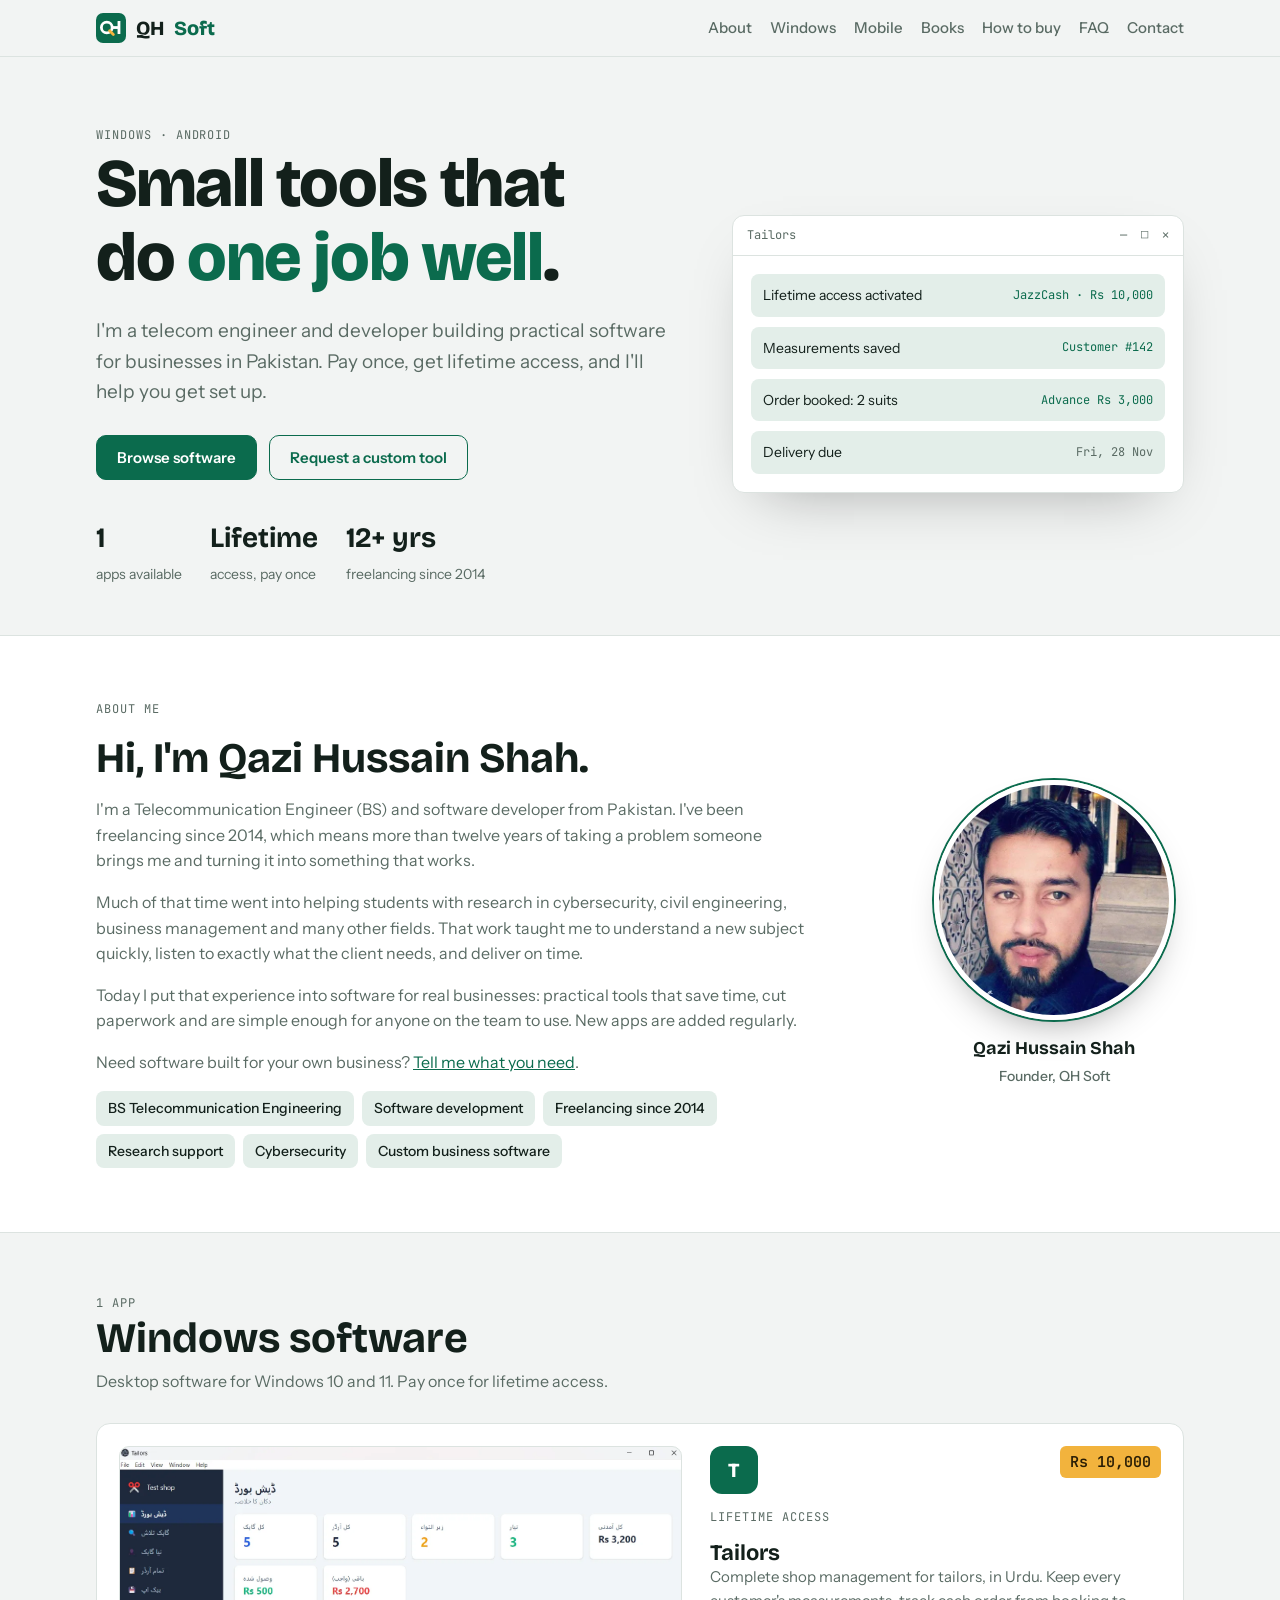
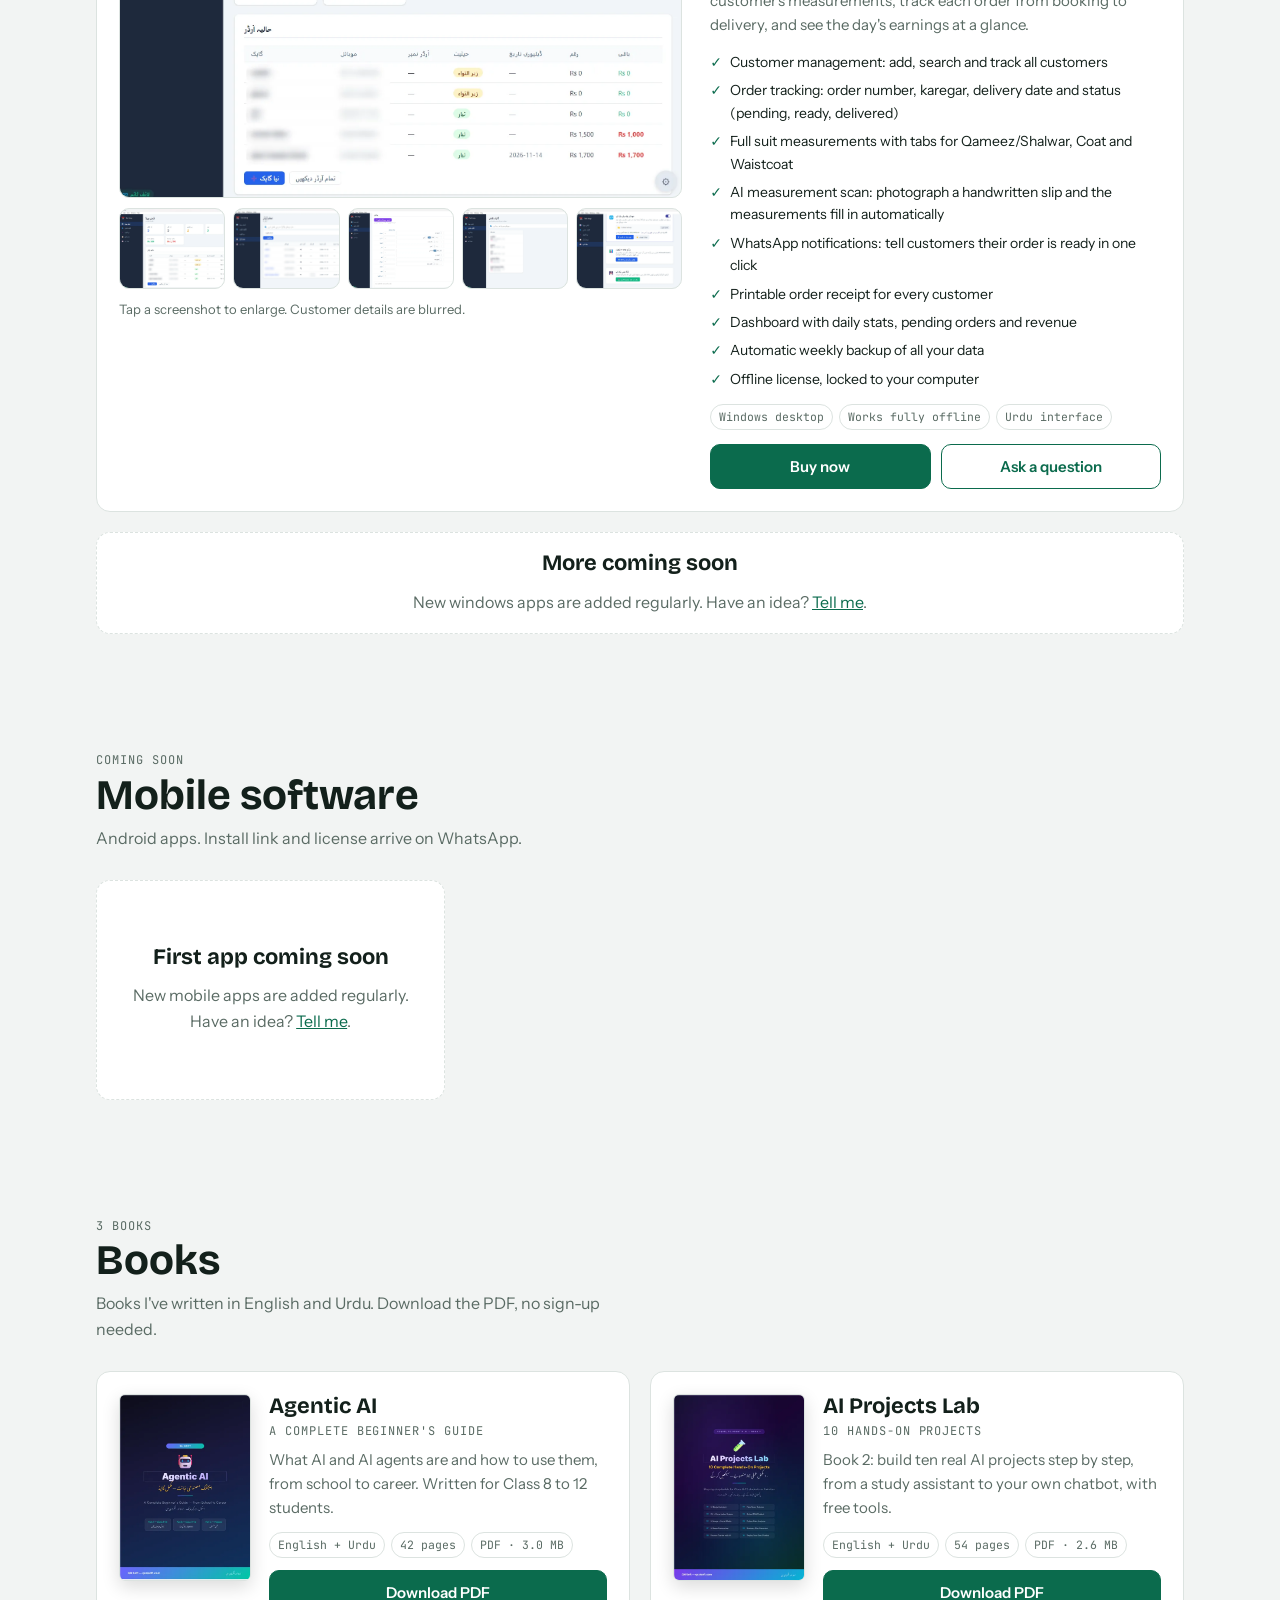
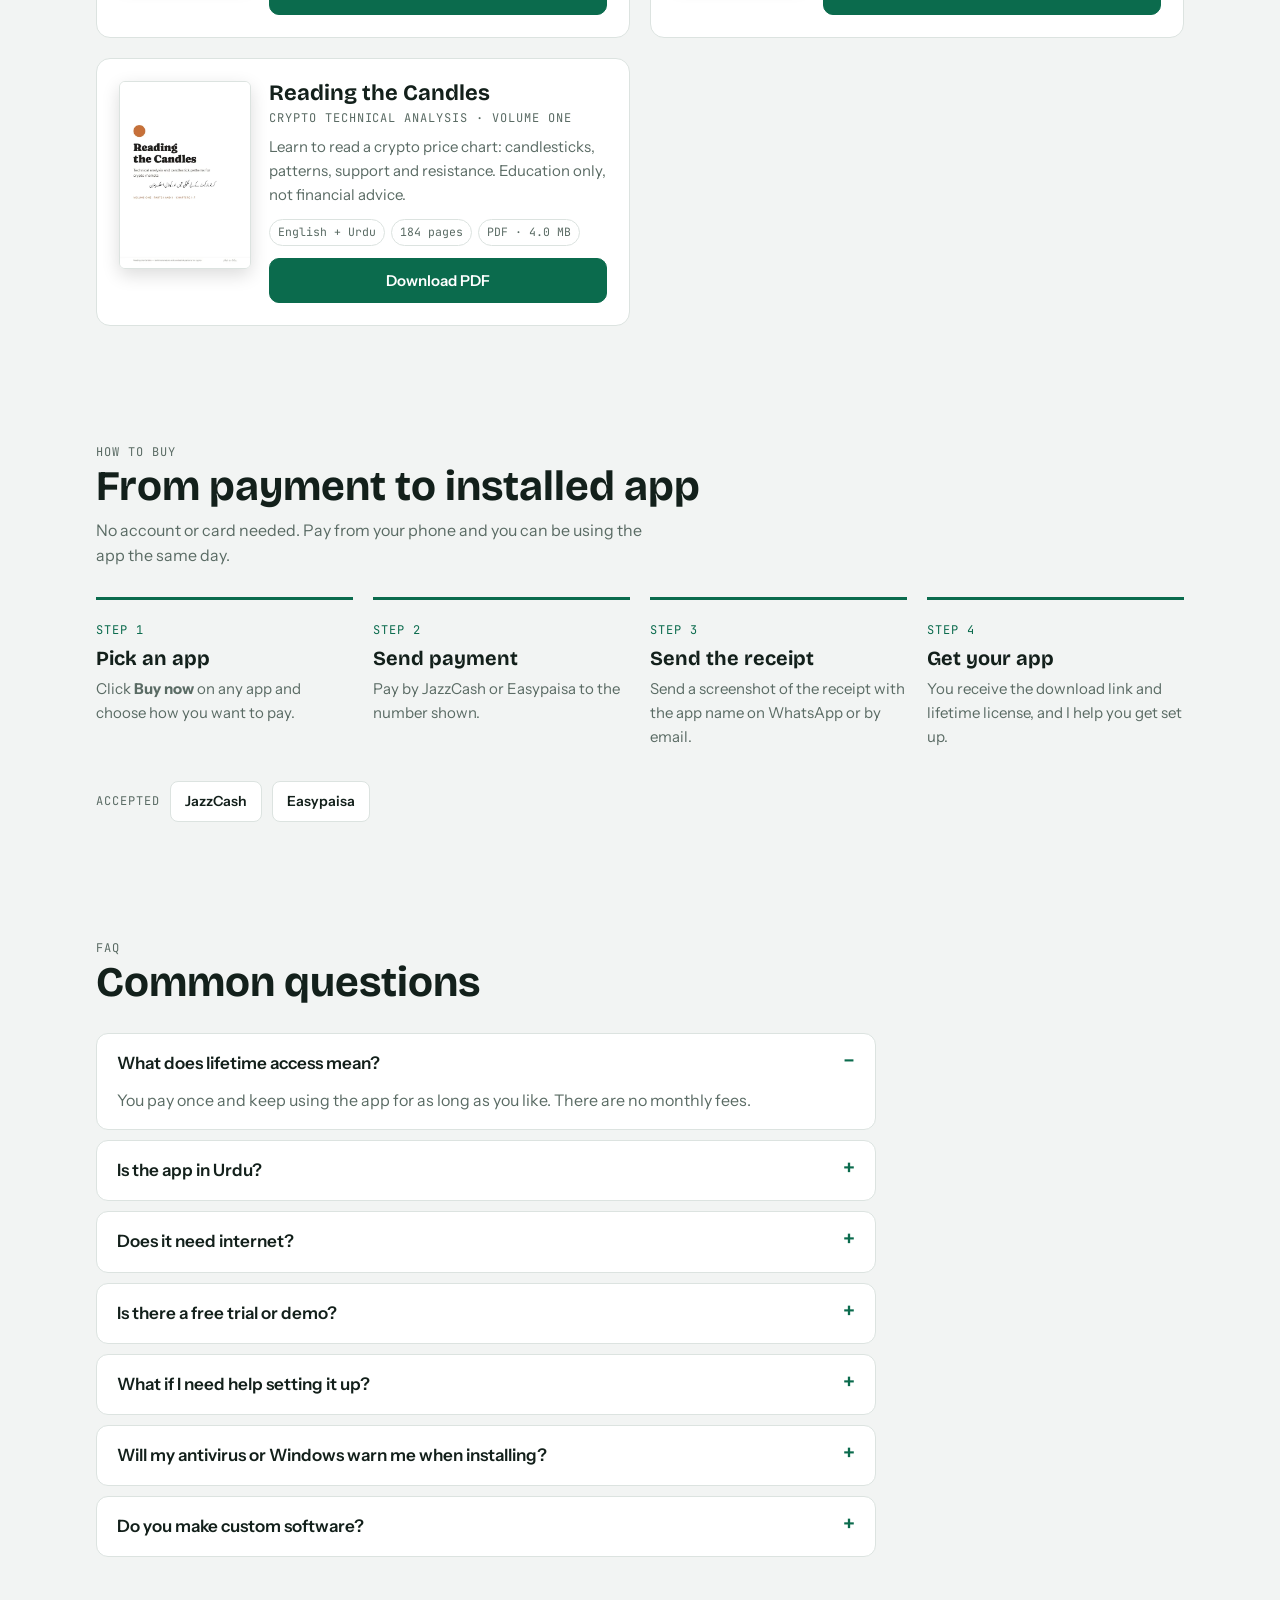
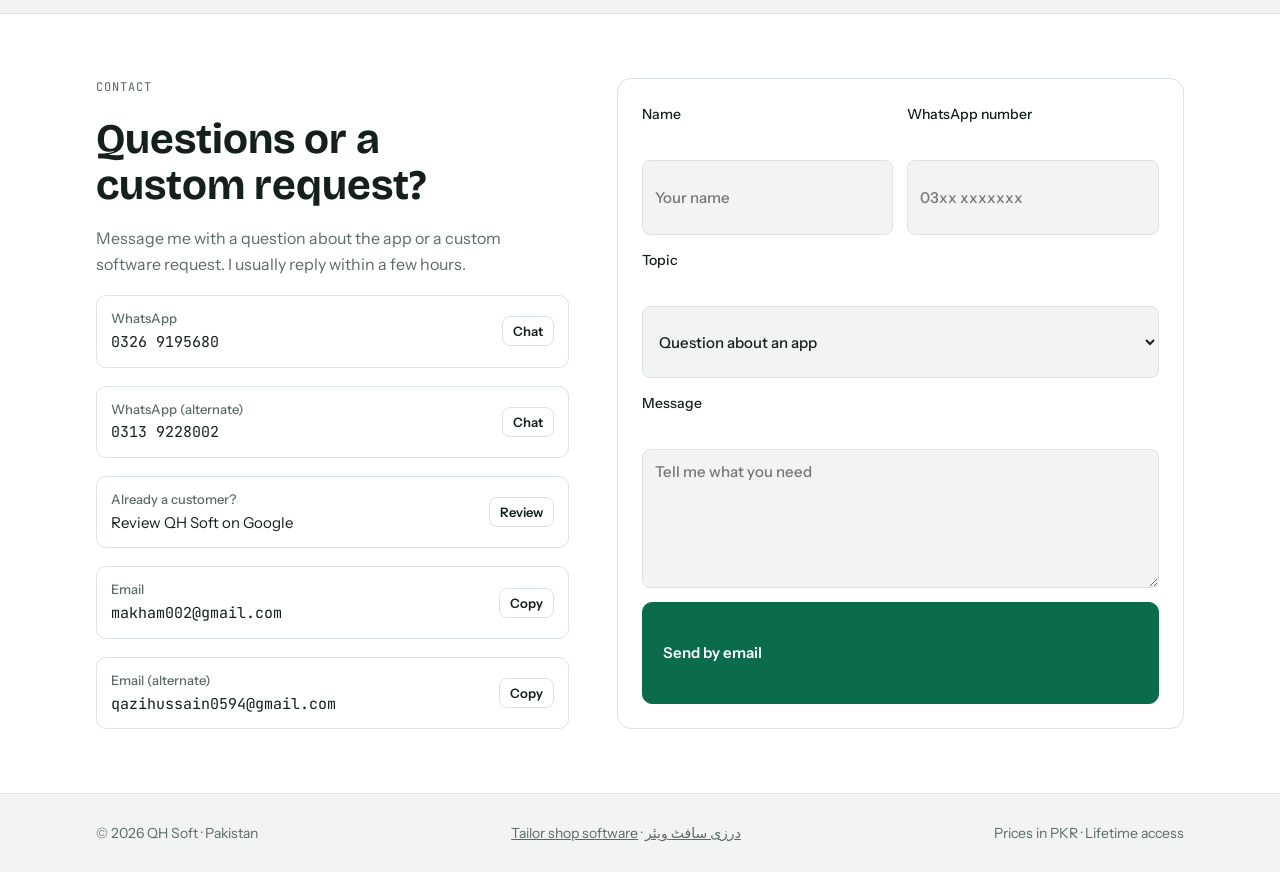
==== index.html @ 1b0305c2 "Add Review us on Google link to homepage and tailor pages Co-Authored-By: Claude Opus 5.5 <noreply@a" ====
<!doctype html>
<html lang="en">
<head>
<meta charset="utf-8">
<meta name="viewport" content="width=device-width, initial-scale=1, viewport-fit=cover">
<title>QH Soft | Software and Books by Qazi Hussain</title>
<meta name="description" content="QH Soft by Qazi Hussain Shah: practical software for businesses in Pakistan, including the Tailors shop management app in Urdu, plus books in English and Urdu on AI and crypto trading.">
<link rel="canonical" href="https://qazisoft.com/">
<meta name="theme-color" content="#0B6B4D">
<meta property="og:site_name" content="QH Soft">
<meta property="og:title" content="QH Soft | Software and Books by Qazi Hussain">
<meta property="og:description" content="Practical software for Pakistani businesses, and books in English and Urdu by Qazi Hussain Shah.">
<meta property="og:type" content="website">
<meta property="og:url" content="https://qazisoft.com/">
<meta property="og:image" content="https://qazisoft.com/img/og-image.png">
<meta property="og:image:width" content="1200">
<meta property="og:image:height" content="630">
<meta property="og:locale" content="en_PK">
<meta name="twitter:card" content="summary_large_image">
<meta name="twitter:image" content="https://qazisoft.com/img/og-image.png">
<link rel="apple-touch-icon" href="/apple-touch-icon.png">
<script type="application/ld+json">[{"@context": "https://schema.org", "@type": "Organization", "name": "QH Soft", "url": "https://qazisoft.com/", "logo": "https://qazisoft.com/apple-touch-icon.png", "founder": {"@type": "Person", "name": "Qazi Hussain Shah"}, "email": "makham002@gmail.com", "telephone": "+923269195680", "areaServed": "PK"}, {"@context": "https://schema.org", "@type": "SoftwareApplication", "name": "Tailors", "operatingSystem": "Windows", "applicationCategory": "BusinessApplication", "description": "Shop management app for tailors in Urdu: customers, orders, suit measurements, AI measurement scan, WhatsApp notifications, receipts and automatic backup. Works offline.", "image": "https://qazisoft.com/img/tailors-dashboard.webp", "inLanguage": "ur", "offers": {"@type": "Offer", "price": "10000", "priceCurrency": "PKR", "availability": "https://schema.org/InStock"}, "publisher": {"@type": "Organization", "name": "QH Soft"}}]</script>
<link rel="icon" href="/favicon.svg?v=12" type="image/svg+xml">
<link rel="preconnect" href="https://fonts.googleapis.com">
<link rel="preconnect" href="https://fonts.gstatic.com" crossorigin>
<link rel="stylesheet" href="https://fonts.googleapis.com/css2?family=Bricolage+Grotesque:opsz,wght@12..96,500;12..96,700;12..96,800&family=Instrument+Sans:wght@400;500;600&family=JetBrains+Mono:wght@400;600&display=swap">
<link rel="stylesheet" href="/styles.css?v=12">
<script src="/app.js?v=12" defer></script>
</head>
<body>
<nav><div class="wrap">
  <a class="brand" href="#top"><img src="/favicon.svg?v=12" width="30" height="30" alt="">QH <span>Soft</span></a>
  <div class="navlinks" id="navlinks">
    <a href="#about">About</a>
    <a href="#how">How to buy</a>
    <a href="#faq">FAQ</a>
    <a href="#contact">Contact</a>
  </div>
</div></nav>

<header class="hero" id="top"><div class="wrap">
  <div>
    <span class="label">Windows · Android</span>
    <h1>Small tools that do <em>one job well</em>.</h1>
    <p class="lead">I'm a telecom engineer and developer building practical software for businesses in Pakistan. Pay once, get lifetime access, and I'll help you get set up.</p>
    <div class="cta">
      <a class="btn" href="#shelves">Browse software</a>
      <a class="btn ghost" href="#contact">Request a custom tool</a>
    </div>
    <div class="facts">
      <div><b class="mono" id="count">0</b><span>apps available</span></div>
      <div><b class="mono">Lifetime</b><span>access, pay once</span></div>
      <div><b class="mono">12+ yrs</b><span>freelancing since 2014</span></div>
    </div>
  </div>
  <div class="win" aria-hidden="true">
    <div class="bar"><span>Tailors</span><span class="ctrls"><span>—</span><span>□</span><span>✕</span></span></div>
    <div class="body">
      <div class="row done"><span>Lifetime access activated</span><span class="mono">JazzCash · Rs 10,000</span></div>
      <div class="row done"><span>Measurements saved</span><span class="mono">Customer #142</span></div>
      <div class="row done"><span>Order booked: 2 suits</span><span class="mono">Advance Rs 3,000</span></div>
      <div class="row"><span>Delivery due</span><span class="mono">Fri, 28 Nov</span></div>
    </div>
  </div>
</div></header>

<section class="about" id="about"><div class="wrap">
  <div class="copy">
    <span class="label">About me</span>
    <h2>Hi, I'm Qazi Hussain Shah.</h2>
    <p>I'm a Telecommunication Engineer (BS) and software developer from Pakistan. I've been freelancing since 2014, which means more than twelve years of taking a problem someone brings me and turning it into something that works.</p>
    <p>Much of that time went into helping students with research in cybersecurity, civil engineering, business management and many other fields. That work taught me to understand a new subject quickly, listen to exactly what the client needs, and deliver on time.</p>
    <p>Today I put that experience into software for real businesses: practical tools that save time, cut paperwork and are simple enough for anyone on the team to use. New apps are added regularly.</p>
    <p>Need software built for your own business? <a href="#contact">Tell me what you need</a>.</p>
    <div class="skills"><span>BS Telecommunication Engineering</span><span>Software development</span><span>Freelancing since 2014</span><span>Research support</span><span>Cybersecurity</span><span>Custom business software</span></div>
  </div>
  <figure class="portrait"><img src="/img/qazi-hussain-shah.webp" width="240" height="240" alt="Qazi Hussain Shah"><figcaption>Qazi Hussain Shah<span>Founder, QH Soft</span></figcaption></figure>
</div></section>

<main id="shelves"></main>



<section class="shelf" id="how"><div class="wrap">
  <div class="shelf-head"><div><span class="label">How to buy</span><h2>From payment to installed app</h2><p>No account or card needed. Pay from your phone and you can be using the app the same day.</p></div></div>
  <div class="steps">
    <div class="step"><span class="label">Step 1</span><h3>Pick an app</h3><p>Click <b>Buy now</b> on any app and choose how you want to pay.</p></div>
    <div class="step"><span class="label">Step 2</span><h3>Send payment</h3><p>Pay by JazzCash or Easypaisa to the number shown.</p></div>
    <div class="step"><span class="label">Step 3</span><h3>Send the receipt</h3><p>Send a screenshot of the receipt with the app name on WhatsApp or by email.</p></div>
    <div class="step"><span class="label">Step 4</span><h3>Get your app</h3><p>You receive the download link and lifetime license, and I help you get set up.</p></div>
  </div>
  <div class="paylogos"><span class="label">Accepted</span><span class="p">JazzCash</span><span class="p">Easypaisa</span></div>
</div></section>

<section class="shelf" id="faq"><div class="wrap">
  <div class="shelf-head"><div><span class="label">FAQ</span><h2>Common questions</h2></div></div>
  <div class="faq">
    <details open><summary>What does lifetime access mean?</summary><p>You pay once and keep using the app for as long as you like. There are no monthly fees.</p></details>
    <details><summary>Is the app in Urdu?</summary><p>Yes. Tailors is fully in Urdu, so you and your staff can use it without any trouble. <a href="/tailor-software/">More about the tailor shop software</a> · <a href="/ur/darzi-software/" lang="ur">اردو میں پڑھیں</a></p></details>
    <details><summary>Does it need internet?</summary><p>No. Tailors works fully offline on your computer, and your data stays with you. Features that connect to outside services, such as the AI measurement scan and WhatsApp messages, may need an internet connection.</p></details>
    <details><summary>Is there a free trial or demo?</summary><p>No. Look through the screenshots above, and message me on WhatsApp with any questions before you buy. After payment you receive the installer and your license.</p></details>
    <details><summary>What if I need help setting it up?</summary><p>Message me after buying and I'll help you install it and get started.</p></details>
    <details><summary>Will my antivirus or Windows warn me when installing?</summary><p>New apps sometimes show a Windows SmartScreen notice. Click <b>More info</b>, then <b>Run anyway</b>. Every installer is scanned before upload.</p></details>
    <details><summary>Do you make custom software?</summary><p>Yes. Use the contact form below and describe what you need. Custom work is quoted separately.</p></details>
  </div>
</div></section>

<section class="contact band-top" id="contact"><div class="wrap">
  <div class="info">
    <span class="label">Contact</span>
    <h2>Questions or a custom request?</h2>
    <p>Message me with a question about the app or a custom software request. I usually reply within a few hours.</p>
    <div class="cline"><div><b>WhatsApp</b><span>0326 9195680</span></div><a class="copy-btn" href="https://wa.me/923269195680" target="_blank" rel="noopener">Chat</a></div>
    <div class="cline"><div><b>WhatsApp (alternate)</b><span>0313 9228002</span></div><a class="copy-btn" href="https://wa.me/923139228002" target="_blank" rel="noopener">Chat</a></div>
    <div class="cline"><div><b>Already a customer?</b><span class="plain">Review QH Soft on Google</span></div><a class="copy-btn" href="https://g.page/r/CXBnrS7RdWSeEBM/review" target="_blank" rel="noopener">Review</a></div>
    <div class="cline"><div><b>Email</b><span>makham002@gmail.com</span></div><button class="copy-btn" type="button" data-copy="makham002@gmail.com">Copy</button></div>
    <div class="cline"><div><b>Email (alternate)</b><span>qazihussain0594@gmail.com</span></div><button class="copy-btn" type="button" data-copy="qazihussain0594@gmail.com">Copy</button></div>
  </div>
  <form id="contact-form">
    <div class="two">
      <label for="c-name">Name<input id="c-name" required placeholder="Your name"></label>
      <label for="c-phone">WhatsApp number<input id="c-phone" placeholder="03xx xxxxxxx"></label>
    </div>
    <label for="c-topic">Topic<select id="c-topic"><option>Question about an app</option><option>Payment or license key</option><option>Custom software request</option><option>Something else</option></select></label>
    <label for="c-msg">Message<textarea id="c-msg" required placeholder="Tell me what you need"></textarea></label>
    <button class="btn" type="submit">Send by email</button>
    <p class="formmsg" id="formmsg" hidden>Your email app should open with the message filled in. If it doesn't, email makham002@gmail.com directly.</p>
  </form>
</div></section>

<footer><div class="wrap"><span>© 2026 QH Soft · Pakistan</span><span><a href="/tailor-software/">Tailor shop software</a> · <a href="/ur/darzi-software/" hreflang="ur" lang="ur">درزی سافٹ ویئر</a></span><span>Prices in PKR · Lifetime access</span></div></footer>

<div class="overlay" id="overlay" hidden>
  <div class="dialog" role="dialog" aria-modal="true" aria-labelledby="dlg-title">
    <div class="head"><div><span class="label" id="dlg-cat"></span><h3 id="dlg-title"></h3></div><button class="x" id="dlg-close" aria-label="Close">×</button></div>
    <div class="price price-start" id="dlg-price"></div>
    <div class="methods" id="methods"></div>
    <div class="payto" id="payto"></div>
    <p class="small-muted">After paying, send the receipt screenshot with the app name on WhatsApp or by email. You then receive the download link and your license.</p>
    <button class="btn btn-center" id="dlg-done" type="button">I've paid, where do I send the receipt?</button>
    <p class="formmsg" id="dlg-msg" hidden></p>
  </div>
</div>
<div class="overlay" id="lightbox" hidden>
  <div class="lb" role="dialog" aria-modal="true" aria-label="Screenshots">
    <div class="lb-top"><span id="lb-cap" class="lb-cap"></span><button class="x" id="lb-close" aria-label="Close">×</button></div>
    <img id="lb-img" src="" alt="">
    <div class="lb-nav"><button class="btn ghost" id="lb-prev" type="button">Previous</button><button class="btn ghost" id="lb-next" type="button">Next</button></div>
  </div>
</div>
</body>
</html>
---- styles.css ----
html,body{margin:0}
img{max-width:100%}
[hidden]{display:none!important}
/* Layout: a single "shelf" page. Hero, then each category as its own shelf of product cards, then trust + support sections. */
:root{
  --bg:#F2F4F3; --surface:#FFFFFF; --ink:#13201B; --muted:#5A6B64; --line:#DCE3E0;
  --accent:#0B6B4D; --accent-ink:#FFFFFF; --tag:#F2B33D; --tag-ink:#2A1E05; --soft:#E3EEE9;
  --warn-bg:#FFF4D6; --warn-ink:#6B4B00;
  --display:"Bricolage Grotesque", "Segoe UI", system-ui, sans-serif;
  --body:"Instrument Sans", "Segoe UI", system-ui, sans-serif;
  --mono:"JetBrains Mono", ui-monospace, Consolas, monospace;
}
@media (prefers-color-scheme: dark){:root:not([data-theme="light"]){
  --bg:#0F1613; --surface:#17211D; --ink:#E6EEEA; --muted:#97A8A1; --line:#26332E;
  --accent:#3FBF8F; --accent-ink:#06130E; --tag:#F2B33D; --tag-ink:#2A1E05; --soft:#1C2B25;
  --warn-bg:#3A2F12; --warn-ink:#F5D98A; color-scheme:dark}}
:root[data-theme="dark"]{
  --bg:#0F1613; --surface:#17211D; --ink:#E6EEEA; --muted:#97A8A1; --line:#26332E;
  --accent:#3FBF8F; --accent-ink:#06130E; --tag:#F2B33D; --tag-ink:#2A1E05; --soft:#1C2B25;
  --warn-bg:#3A2F12; --warn-ink:#F5D98A; color-scheme:dark}
*{box-sizing:border-box}
html{scroll-behavior:smooth}
@media (prefers-reduced-motion: reduce){html{scroll-behavior:auto}*{transition:none!important}}
body{background:var(--bg);color:var(--ink);font-family:var(--body);font-size:16px;line-height:1.6}
.wrap{max-width:1120px;margin:0 auto;padding-left:max(16px, env(safe-area-inset-left, 0px));padding-right:max(16px, env(safe-area-inset-right, 0px))}
h1,h2,h3{font-family:var(--display);line-height:1.1;text-wrap:balance;margin:0}
p{margin:0}
a{color:var(--accent)}
:focus-visible{outline:3px solid var(--tag);outline-offset:2px}
.mono{font-family:var(--mono)}
.label{font-family:var(--mono);font-size:12px;letter-spacing:.08em;text-transform:uppercase;color:var(--muted)}

/* notice */
.notice{background:var(--warn-bg);color:var(--warn-ink);font-size:14px}
.notice .wrap{padding-block:10px}

/* nav */
body::before{content:"";position:fixed;inset:0 0 auto;height:env(safe-area-inset-top, 0px);z-index:10;background:var(--bg)}
nav{position:sticky;top:env(safe-area-inset-top, 0px);z-index:5;background:color-mix(in srgb, var(--bg) 88%, transparent);backdrop-filter:blur(10px);border-bottom:1px solid var(--line)}
nav .wrap{display:flex;align-items:center;justify-content:space-between;gap:16px;padding-block:12px;flex-wrap:wrap}
.brand{font-family:var(--display);font-weight:800;font-size:20px;text-decoration:none;color:var(--ink);display:flex;align-items:center;gap:10px}
.brand img{width:30px;height:30px;display:block}
.brand span{color:var(--accent)}
.navlinks{display:flex;gap:18px;flex-wrap:wrap}
.navlinks a{color:var(--muted);text-decoration:none;font-weight:500;font-size:15px}
.navlinks a:hover{color:var(--ink)}

/* hero */
.hero .wrap{padding-block:64px 48px;display:grid;grid-template-columns:1.3fr 1fr;gap:48px;align-items:center}
.hero h1{font-size:clamp(40px,6vw,68px);font-weight:800;letter-spacing:-.02em}
.hero h1 em{font-style:normal;color:var(--accent)}
.hero p.lead{margin-top:20px;font-size:19px;color:var(--muted);max-width:52ch}
.hero .cta{margin-top:28px;display:flex;gap:12px;flex-wrap:wrap}
.btn{font:600 15px var(--body);border-radius:10px;padding:12px 20px;border:1.5px solid var(--accent);background:var(--accent);color:var(--accent-ink);cursor:pointer;text-decoration:none;display:inline-flex;align-items:center;gap:8px}
.btn.ghost{background:transparent;color:var(--accent)}
.btn:hover{filter:brightness(1.08)}
.facts{display:flex;gap:28px;margin-top:36px;flex-wrap:wrap}
.facts div b{display:block;font-family:var(--display);font-size:28px}
.facts div span{font-size:14px;color:var(--muted)}

/* hero window illustration */
.win{background:var(--surface);border:1px solid var(--line);border-radius:12px;box-shadow:0 24px 60px -30px rgba(0,0,0,.35);overflow:hidden;min-width:0}
.win .bar{display:flex;align-items:center;justify-content:space-between;padding:10px 14px;border-bottom:1px solid var(--line);font-family:var(--mono);font-size:12px;color:var(--muted)}
.win .bar .ctrls{display:flex;gap:14px}
.win .body{padding:18px;display:grid;gap:10px}
.row{display:flex;justify-content:space-between;align-items:center;gap:12px;padding:10px 12px;border-radius:8px;background:var(--soft);font-size:14px}
.row .mono{font-size:12px;color:var(--muted)}
.row.done .mono{color:var(--accent)}

/* shelves */
section{scroll-margin-top:80px}
.shelf .wrap{padding-block:56px}
.shelf-head{display:flex;justify-content:space-between;align-items:end;gap:24px;flex-wrap:wrap;margin-bottom:28px}
.shelf-head h2{font-size:clamp(30px,4vw,42px);font-weight:700}
.shelf-head p{color:var(--muted);max-width:50ch;margin-top:8px}
.grid{display:grid;grid-template-columns:repeat(auto-fill,minmax(300px,1fr));gap:20px}
.card{background:var(--surface);border:1px solid var(--line);border-radius:14px;padding:22px;display:flex;flex-direction:column;gap:14px;min-width:0}
.card-top{display:flex;justify-content:space-between;align-items:start;gap:12px}
.icon{width:48px;height:48px;border-radius:12px;display:grid;place-items:center;font-family:var(--display);font-weight:800;font-size:20px;color:var(--accent-ink);background:var(--accent)}
.price{background:var(--tag);color:var(--tag-ink);font-family:var(--mono);font-weight:600;font-size:15px;padding:4px 10px;border-radius:6px;white-space:nowrap;position:relative}
.card h3{font-size:22px;font-weight:700}
.card .desc{color:var(--muted);font-size:15px}
.feats{margin:0;padding:0;list-style:none;display:grid;gap:6px;font-size:14px}
.feats li{display:flex;gap:8px}
.feats li::before{content:"✓";color:var(--accent);font-weight:700}
.meta{display:flex;flex-wrap:wrap;gap:6px}
.chip{font-family:var(--mono);font-size:11.5px;padding:3px 8px;border-radius:999px;border:1px solid var(--line);color:var(--muted)}
.card .actions{margin-top:auto;display:flex;gap:10px;flex-wrap:wrap}
.card .actions .btn{flex:1;justify-content:center}
.soon{border-style:dashed;align-items:center;justify-content:center;text-align:center;color:var(--muted);min-height:220px}
.soon h3{color:var(--ink)}

/* about */
.about{background:var(--surface);border-block:1px solid var(--line)}
.about .wrap{padding-block:64px;display:grid;grid-template-columns:minmax(0,1fr) 260px;gap:48px;align-items:center}
.avatar{aspect-ratio:1;max-width:100%;border-radius:20px;background:linear-gradient(135deg,var(--accent),color-mix(in srgb,var(--accent) 50%,var(--tag)));display:grid;place-items:center;font-family:var(--display);font-size:88px;font-weight:800;color:var(--accent-ink)}
.about h2{font-size:clamp(30px,4vw,42px)}
.about .copy{display:grid;gap:16px;max-width:65ch;min-width:0}
.about .copy p{color:var(--muted)}
.skills{display:flex;flex-wrap:wrap;gap:8px}
.skills span{background:var(--soft);padding:6px 12px;border-radius:8px;font-size:14px;font-weight:500}

/* how to buy */
.steps{display:grid;grid-template-columns:repeat(4,1fr);gap:20px;counter-reset:s}
.step{border-top:3px solid var(--accent);padding-top:16px;min-width:0}
.step .label{color:var(--accent)}
.step h3{font-size:20px;margin:6px 0 8px}
.step p{color:var(--muted);font-size:15px}
.paylogos{margin-top:32px;display:flex;flex-wrap:wrap;gap:10px;align-items:center}
.paylogos span.p{background:var(--surface);border:1px solid var(--line);border-radius:8px;padding:8px 14px;font-weight:600;font-size:14px}

/* testimonials */
.quotes{display:grid;grid-template-columns:repeat(3,1fr);gap:20px}
.quote{background:var(--surface);border:1px solid var(--line);border-radius:14px;padding:22px;display:flex;flex-direction:column;gap:14px}
.quote p{font-size:16px}
.quote .who{font-size:14px;color:var(--muted);margin-top:auto}
.quote .who b{color:var(--ink)}

/* faq */
.faq{display:grid;gap:10px;max-width:780px}
details{background:var(--surface);border:1px solid var(--line);border-radius:12px;padding:16px 20px}
summary{cursor:pointer;font-weight:600;font-size:17px;list-style:none;display:flex;justify-content:space-between;gap:16px}
summary::after{content:"+";font-family:var(--mono);color:var(--accent);font-size:20px;line-height:1}
details[open] summary::after{content:"–"}
details p{margin-top:10px;color:var(--muted)}

/* contact */
.contact .wrap{display:grid;grid-template-columns:1fr 1.2fr;gap:48px;padding-block:64px}
.contact h2{font-size:clamp(30px,4vw,42px)}
.contact .info{display:grid;gap:18px;align-content:start;min-width:0}
.contact .info p{color:var(--muted)}
.cline{display:flex;justify-content:space-between;align-items:center;gap:12px;background:var(--surface);border:1px solid var(--line);border-radius:10px;padding:12px 14px}
.cline div{min-width:0}
.cline b{display:block;font-size:13px;color:var(--muted);font-weight:500}
.cline span{font-family:var(--mono);font-size:15px;word-break:break-all}
.copy-btn{font:600 13px var(--body);background:transparent;border:1px solid var(--line);color:var(--ink);border-radius:8px;padding:6px 10px;cursor:pointer;text-decoration:none;white-space:nowrap}
form{background:var(--surface);border:1px solid var(--line);border-radius:14px;padding:24px;display:grid;gap:14px;min-width:0}
.two{display:grid;grid-template-columns:1fr 1fr;gap:14px}
label{display:grid;gap:6px;font-size:14px;font-weight:500}
input,select,textarea{font:inherit;font-size:15px;padding:10px 12px;border-radius:8px;border:1px solid var(--line);background:var(--bg);color:var(--ink);width:100%}
textarea{min-height:110px;resize:vertical}
.formmsg{font-size:14px;color:var(--accent);font-weight:600}

footer{border-top:1px solid var(--line);color:var(--muted);font-size:14px}
footer .wrap{padding-block:28px;display:flex;justify-content:space-between;gap:16px;flex-wrap:wrap}

/* checkout dialog */
.overlay{position:fixed;inset:0;background:rgba(5,12,9,.55);z-index:20;display:grid;place-items:center;padding:16px}
.dialog{background:var(--surface);color:var(--ink);border-radius:16px;max-width:520px;width:100%;max-height:90vh;overflow:auto;padding:26px;display:grid;gap:16px}
.dialog .head{display:flex;justify-content:space-between;align-items:start;gap:12px}
.dialog h3{font-size:24px}
.x{background:transparent;border:0;font-size:24px;color:var(--muted);cursor:pointer;line-height:1}
.methods{display:grid;gap:10px}
.method{display:flex;gap:12px;align-items:start;border:1.5px solid var(--line);border-radius:10px;padding:12px 14px;cursor:pointer}
.method input{width:auto;margin-top:4px}
.method:has(input:checked){border-color:var(--accent);background:var(--soft)}
.method small{display:block;color:var(--muted);font-size:13px}
.payto{background:var(--soft);border-radius:10px;padding:14px;font-size:14px;display:grid;gap:4px}
.payto .mono{font-size:15px}

@media (max-width:880px){
  .hero .wrap,.about .wrap,.contact .wrap{grid-template-columns:1fr}
  .about .avatar{max-width:200px}
  .steps{grid-template-columns:1fr 1fr}
  .quotes{grid-template-columns:1fr}
}
@media (max-width:520px){
  .steps,.two{grid-template-columns:1fr}
  .grid{grid-template-columns:1fr}
  .navlinks{gap:16px;flex-wrap:nowrap;overflow-x:auto;width:100%;scrollbar-width:none;-webkit-overflow-scrolling:touch}
  .navlinks::-webkit-scrollbar{display:none}
  .navlinks a{font-size:14px;white-space:nowrap}
}

.band{background:var(--surface);border-block:1px solid var(--line)}
.band-top{background:var(--surface);border-top:1px solid var(--line)}
.price-start{justify-self:start}
.small-muted{font-size:14px;color:var(--muted)}
.tiny-muted{font-size:13px;color:var(--muted)}
.btn-center{justify-content:center}
.notfound{min-height:80vh;display:grid;align-content:center;justify-items:start;gap:16px;padding-block:48px}
.notfound h1{font-size:clamp(32px,5vw,52px)}
.notfound p{color:var(--muted)}

/* product with screenshots */
.card.wide{grid-column:1/-1;display:grid;grid-template-columns:minmax(0,1.25fr) minmax(0,1fr);gap:28px;align-items:start}
.card-info{display:flex;flex-direction:column;gap:14px;min-width:0}
.card:not(.wide) .card-info{flex:1}
.shots{display:grid;gap:10px;min-width:0}
.shots button{padding:0;border:1px solid var(--line);border-radius:10px;overflow:hidden;background:var(--soft);cursor:zoom-in;display:block}
.shots img{display:block;width:100%;height:auto}
.shot-main img{aspect-ratio:16/10;object-fit:cover;object-position:top left}
.thumbs{display:grid;grid-template-columns:repeat(5,1fr);gap:8px}
.thumbs img{aspect-ratio:4/3;object-fit:cover;object-position:top left}
.lb{background:var(--surface);border-radius:14px;padding:16px;max-width:1100px;width:100%;max-height:92vh;display:grid;gap:12px;grid-template-rows:auto minmax(0,1fr) auto}
.lb img{width:100%;height:100%;max-height:72vh;object-fit:contain;border-radius:8px;background:var(--soft)}
.lb-top{display:flex;justify-content:space-between;align-items:center;gap:12px}
.lb-cap{font-size:14px;color:var(--muted)}
.lb-nav{display:flex;justify-content:space-between;gap:12px}
@media (max-width:880px){.card.wide{grid-template-columns:1fr}}
.card.wide ~ .soon{grid-column:1/-1;min-height:0;padding:18px}

.portrait{margin:0;display:grid;justify-items:center;gap:14px;text-align:center}
.portrait img{width:240px;height:240px;max-width:100%;border-radius:50%;object-fit:cover;border:5px solid var(--surface);box-shadow:0 0 0 2px var(--accent),0 18px 40px -20px rgba(0,0,0,.45)}
.portrait figcaption{font-family:var(--display);font-weight:700;font-size:18px;display:grid;gap:2px}
.portrait figcaption span{font-family:var(--body);font-weight:500;font-size:14px;color:var(--muted)}
@media (max-width:880px){.portrait img{width:200px;height:200px}}

/* free books */
.card.book{display:grid;grid-template-columns:132px minmax(0,1fr);gap:18px;align-items:start}
.card.book .cover{width:132px;height:auto;aspect-ratio:440/625;border-radius:6px;border:1px solid var(--line);box-shadow:0 6px 18px rgba(0,0,0,.14)}
.card.book .card-info{gap:12px;height:100%}
.card.book h3{margin-bottom:4px}
.card.book .card-info .label{display:block;line-height:1.5}
#books .grid{grid-template-columns:repeat(auto-fill,minmax(min(100%,460px),1fr))}
.card.book .desc{margin-top:8px}
@media (max-width:420px){.card.book{grid-template-columns:96px minmax(0,1fr);gap:14px}.card.book .cover{width:96px}}
.card.book .dl-count{font-family:var(--mono);font-size:12.5px;color:var(--muted);margin-top:-4px}
.card.book .dl-count::before{content:"↓ ";color:var(--accent)}

/* SEO landing pages (/tailor-software/, /ur/darzi-software/) */
.lp-hero .wrap{padding-block:40px 32px;display:grid;gap:16px;justify-items:start}
.lp-hero h1{font-size:clamp(34px,5.4vw,58px);font-weight:800;letter-spacing:-.02em;max-width:20ch}
.lp-hero h1 em{font-style:normal;color:var(--accent)}
.lp-hero .lead{font-size:18px;color:var(--muted);max-width:60ch}
.lp-hero .cta,.lp-end{display:flex;gap:12px;flex-wrap:wrap}
.lp-end{margin-top:28px}
.crumbs{font-size:14px;color:var(--muted)}
.crumbs a{color:var(--muted)}
.lp-price{font-size:16px;color:var(--muted)}
.lp-price b{color:var(--tag-ink);background:var(--tag);padding:2px 8px;border-radius:6px;font-size:15px}
.lp-shot{margin-top:12px;width:100%;height:auto;border:1px solid var(--line);border-radius:12px;box-shadow:0 24px 60px -30px rgba(0,0,0,.35)}
.lp-grid{display:grid;grid-template-columns:repeat(auto-fill,minmax(min(100%,300px),1fr));gap:20px}
.lp-item{background:var(--surface);border:1px solid var(--line);border-radius:14px;padding:22px;display:grid;gap:8px;align-content:start}
.lp-item h3{font-size:20px}
.lp-item p{color:var(--muted);font-size:15px}
.lp-shots{display:grid;gap:24px;grid-template-columns:repeat(auto-fit,minmax(min(100%,460px),1fr));align-items:start}
.lp-shots figure{margin:0;display:grid;gap:8px}
.lp-shots img{width:100%;height:auto;border:1px solid var(--line);border-radius:10px}
.lp-shots figcaption{font-size:14px;color:var(--muted)}
.navlinks .lang{color:var(--accent);font-weight:600}
footer a{color:var(--muted)}
[dir="rtl"] body,body:lang(ur){font-family:"Noto Nastaliq Urdu", var(--body);line-height:2.1}
:lang(ur) h1,:lang(ur) h2,:lang(ur) h3,:lang(ur) .btn,:lang(ur) summary{font-family:"Noto Nastaliq Urdu", var(--display);line-height:1.9}
:lang(ur) .label{font-family:"Noto Nastaliq Urdu", var(--body);letter-spacing:0;text-transform:none;font-size:13px}
:lang(ur) .lp-hero h1{font-size:clamp(28px,4.4vw,46px);letter-spacing:0;line-height:1.9}
:lang(ur) .shelf-head h2{font-size:clamp(24px,3.4vw,34px)}
:lang(ur) .lp-item h3{font-size:18px}
[dir="rtl"] .brand,[dir="rtl"] [lang="en"]{font-family:var(--display);line-height:1.2}
[dir="rtl"] .navlinks .lang{font-family:var(--body)}
[dir="rtl"] .mono{font-family:var(--mono)}
.cline span.plain{font-family:var(--body)}
.lp-review{margin-top:20px;color:var(--muted);font-size:15px}
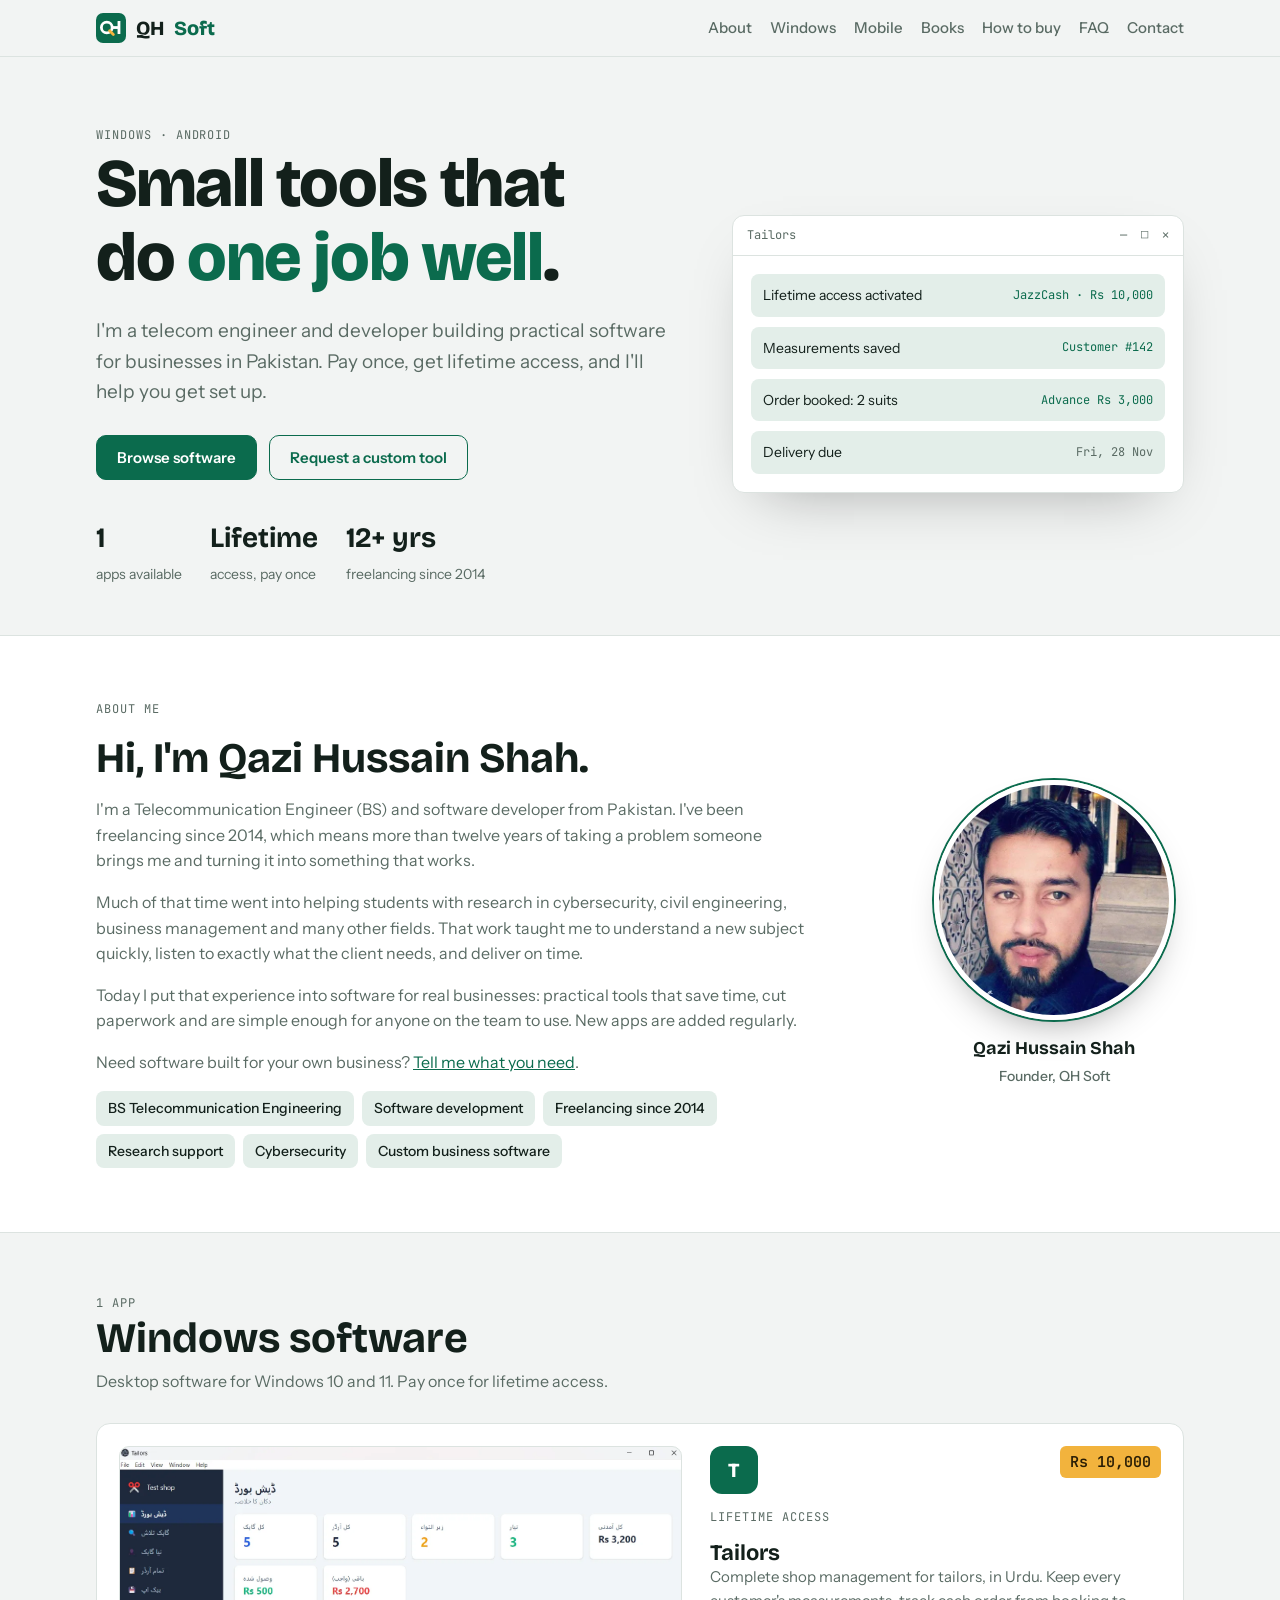
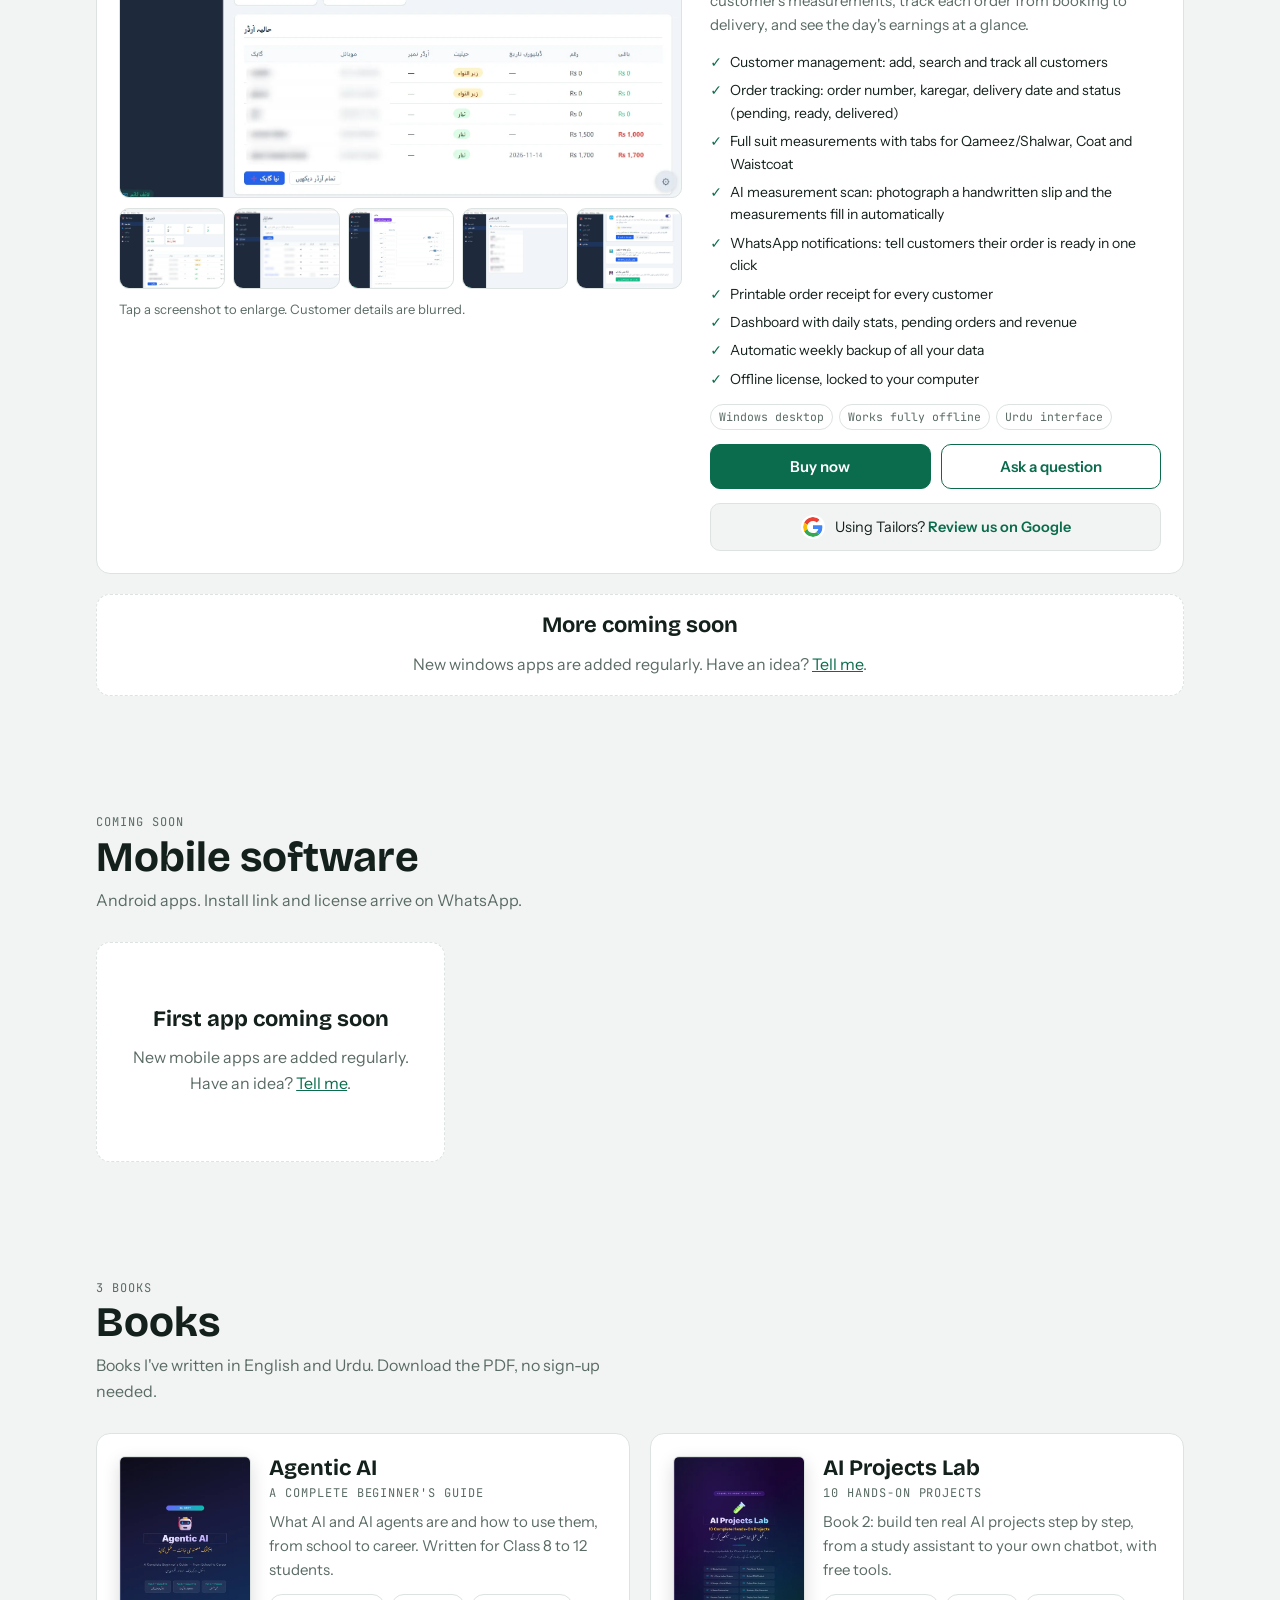
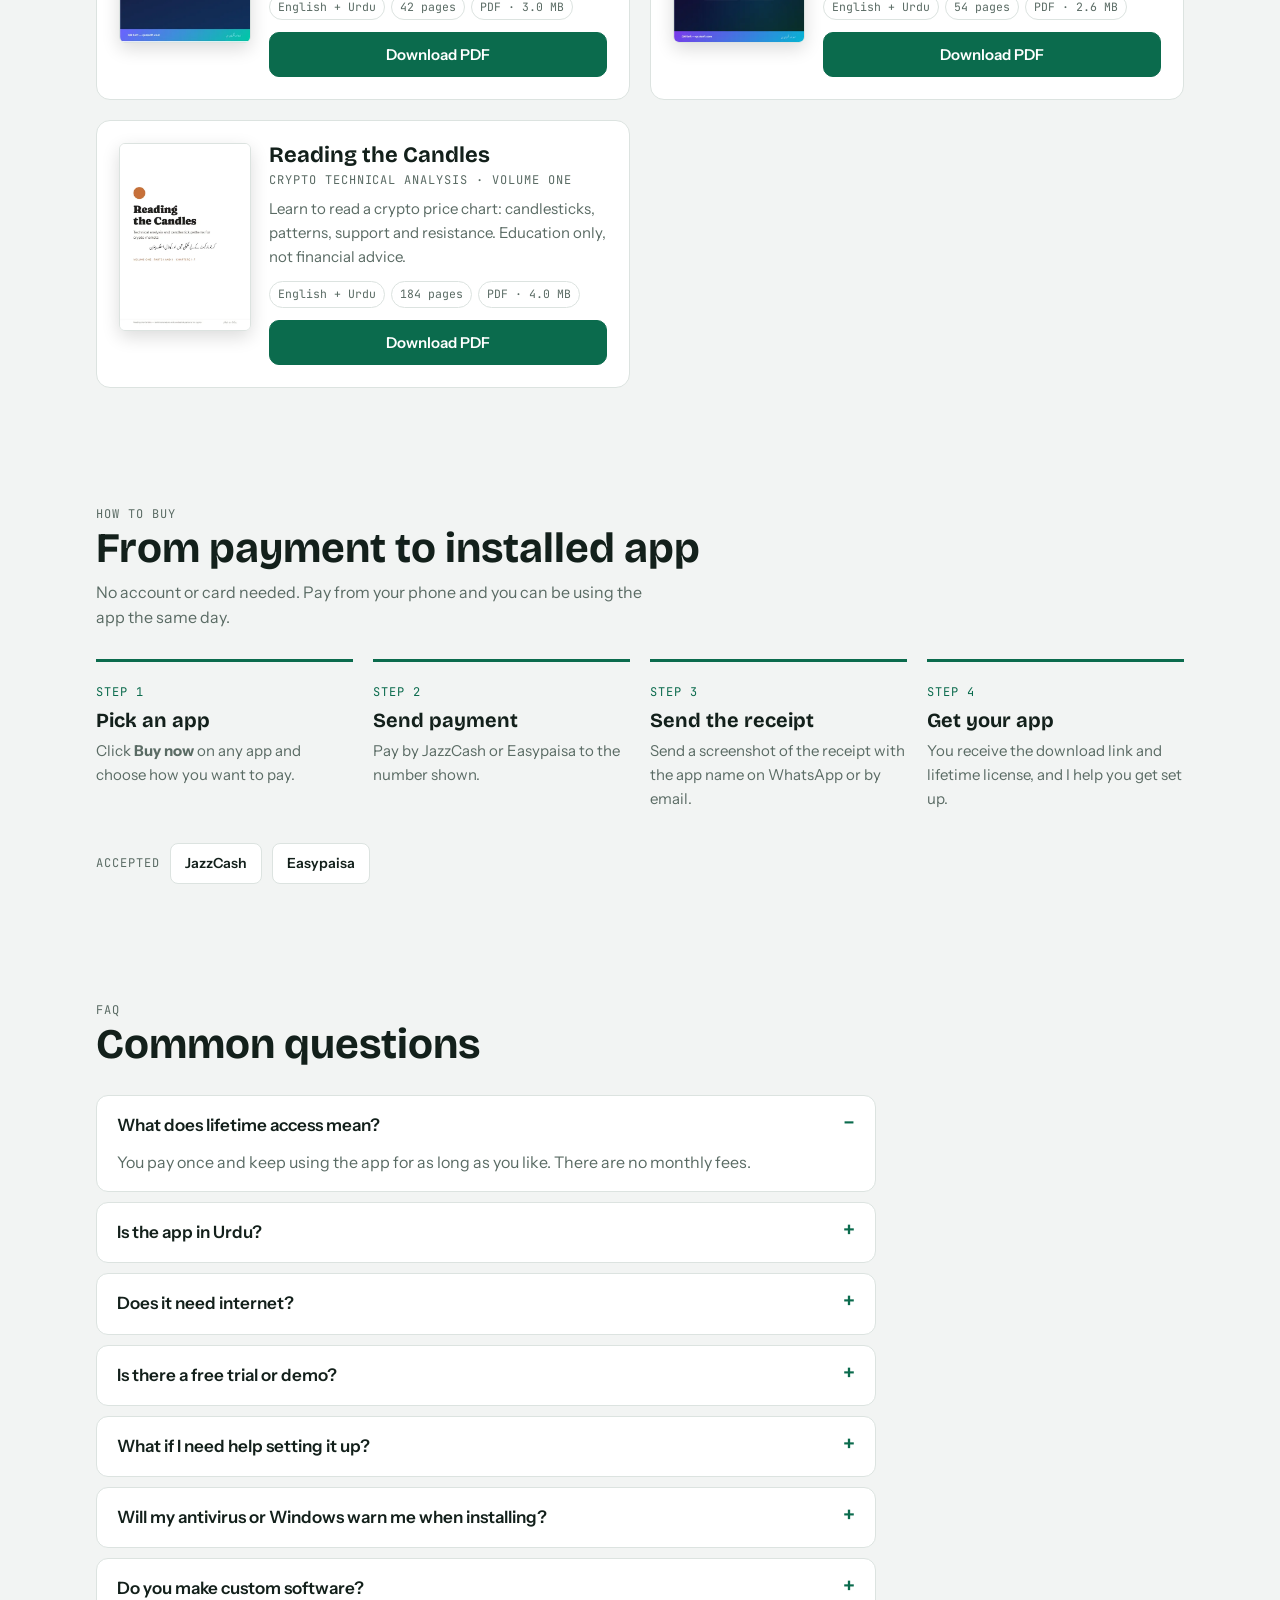
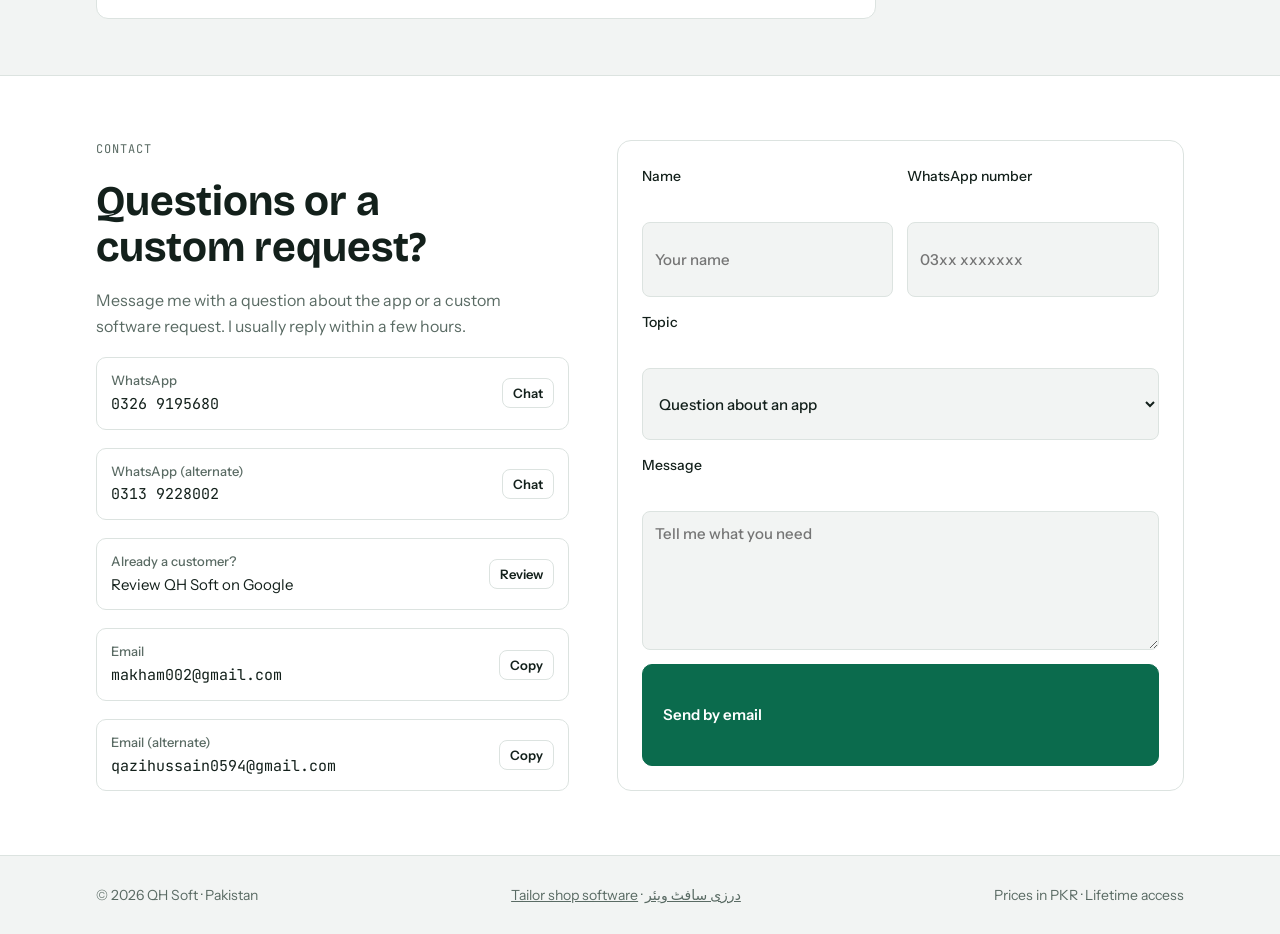
==== commit 32d96cfd: "Add Google review button under the Tailors listing Co-Authored-By: Claude Opus 5.5 <noreply@anthropi" ====
--- a/index.html
+++ b/index.html
@@ -20,16 +20,16 @@
 <meta name="twitter:image" content="https://qazisoft.com/img/og-image.png">
 <link rel="apple-touch-icon" href="/apple-touch-icon.png">
 <script type="application/ld+json">[{"@context": "https://schema.org", "@type": "Organization", "name": "QH Soft", "url": "https://qazisoft.com/", "logo": "https://qazisoft.com/apple-touch-icon.png", "founder": {"@type": "Person", "name": "Qazi Hussain Shah"}, "email": "makham002@gmail.com", "telephone": "+923269195680", "areaServed": "PK"}, {"@context": "https://schema.org", "@type": "SoftwareApplication", "name": "Tailors", "operatingSystem": "Windows", "applicationCategory": "BusinessApplication", "description": "Shop management app for tailors in Urdu: customers, orders, suit measurements, AI measurement scan, WhatsApp notifications, receipts and automatic backup. Works offline.", "image": "https://qazisoft.com/img/tailors-dashboard.webp", "inLanguage": "ur", "offers": {"@type": "Offer", "price": "10000", "priceCurrency": "PKR", "availability": "https://schema.org/InStock"}, "publisher": {"@type": "Organization", "name": "QH Soft"}}]</script>
-<link rel="icon" href="/favicon.svg?v=12" type="image/svg+xml">
+<link rel="icon" href="/favicon.svg?v=13" type="image/svg+xml">
 <link rel="preconnect" href="https://fonts.googleapis.com">
 <link rel="preconnect" href="https://fonts.gstatic.com" crossorigin>
 <link rel="stylesheet" href="https://fonts.googleapis.com/css2?family=Bricolage+Grotesque:opsz,wght@12..96,500;12..96,700;12..96,800&family=Instrument+Sans:wght@400;500;600&family=JetBrains+Mono:wght@400;600&display=swap">
-<link rel="stylesheet" href="/styles.css?v=12">
-<script src="/app.js?v=12" defer></script>
+<link rel="stylesheet" href="/styles.css?v=13">
+<script src="/app.js?v=13" defer></script>
 </head>
 <body>
 <nav><div class="wrap">
-  <a class="brand" href="#top"><img src="/favicon.svg?v=12" width="30" height="30" alt="">QH <span>Soft</span></a>
+  <a class="brand" href="#top"><img src="/favicon.svg?v=13" width="30" height="30" alt="">QH <span>Soft</span></a>
   <div class="navlinks" id="navlinks">
     <a href="#about">About</a>
     <a href="#how">How to buy</a>
--- a/styles.css
+++ b/styles.css
@@ -251,3 +251,8 @@
 [dir="rtl"] .mono{font-family:var(--mono)}
 .cline span.plain{font-family:var(--body)}
 .lp-review{margin-top:20px;color:var(--muted);font-size:15px}
+.g-review{display:flex;align-items:center;justify-content:center;gap:10px;padding:11px 14px;border:1px solid var(--line);border-radius:10px;background:var(--bg);color:var(--ink);text-decoration:none;font-size:14.5px;text-align:center}
+.g-review b{color:var(--accent);font-weight:600}
+.g-review:hover{border-color:var(--accent)}
+.g-logo{flex:none;background:#fff;border-radius:50%;padding:2px;width:24px;height:24px}
+.g-review b{white-space:nowrap}
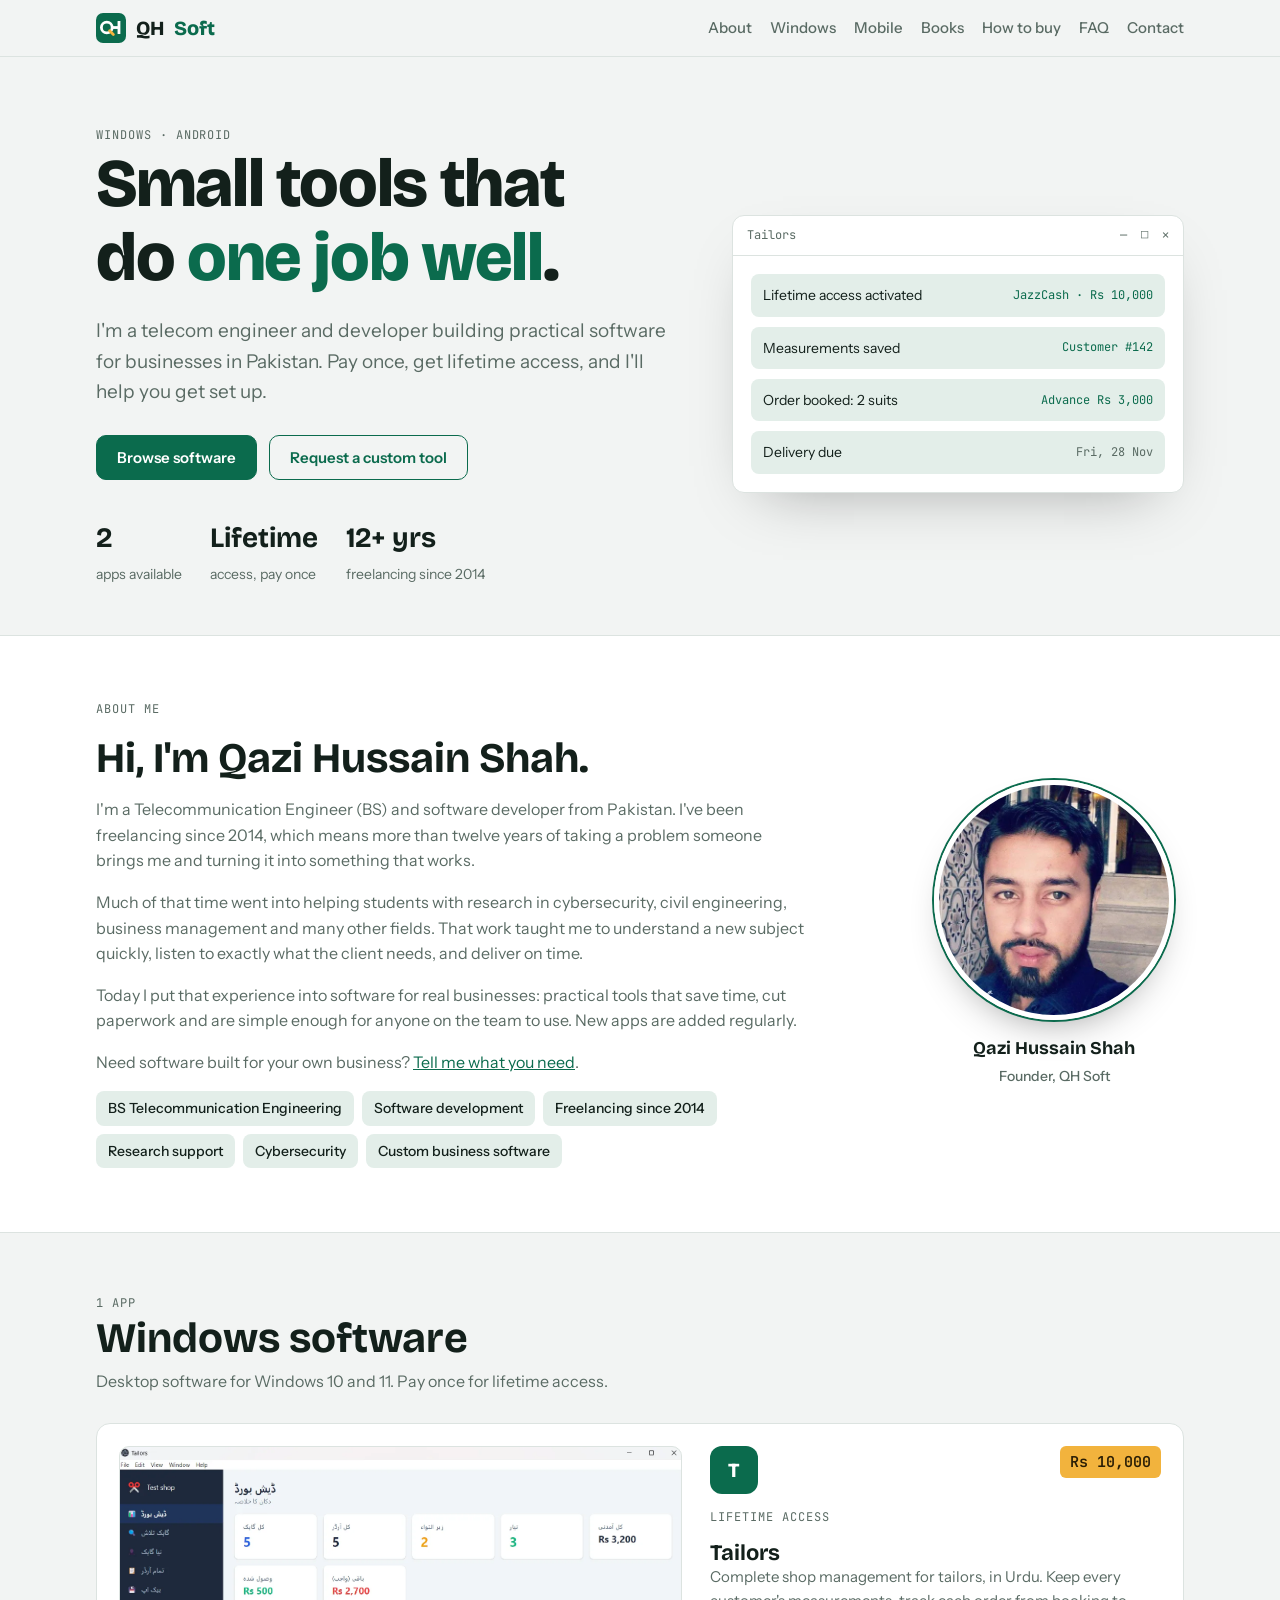
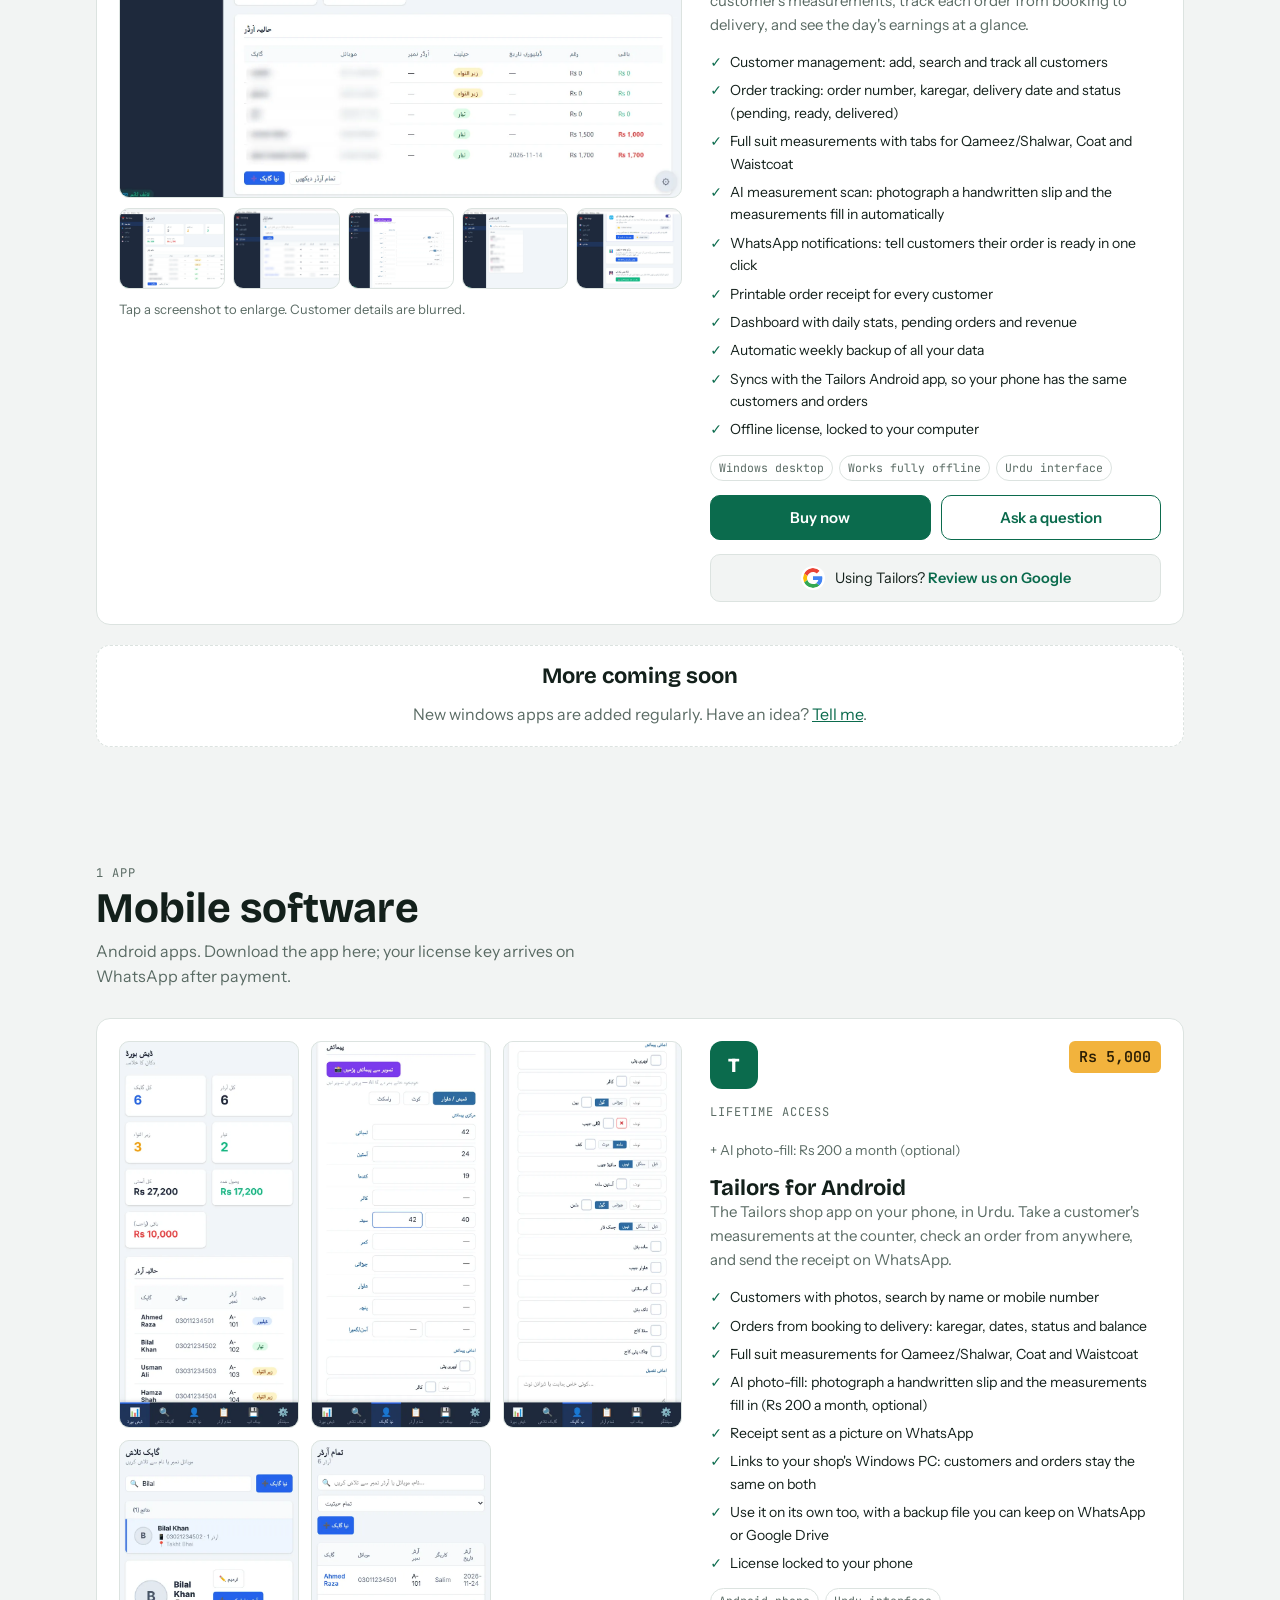
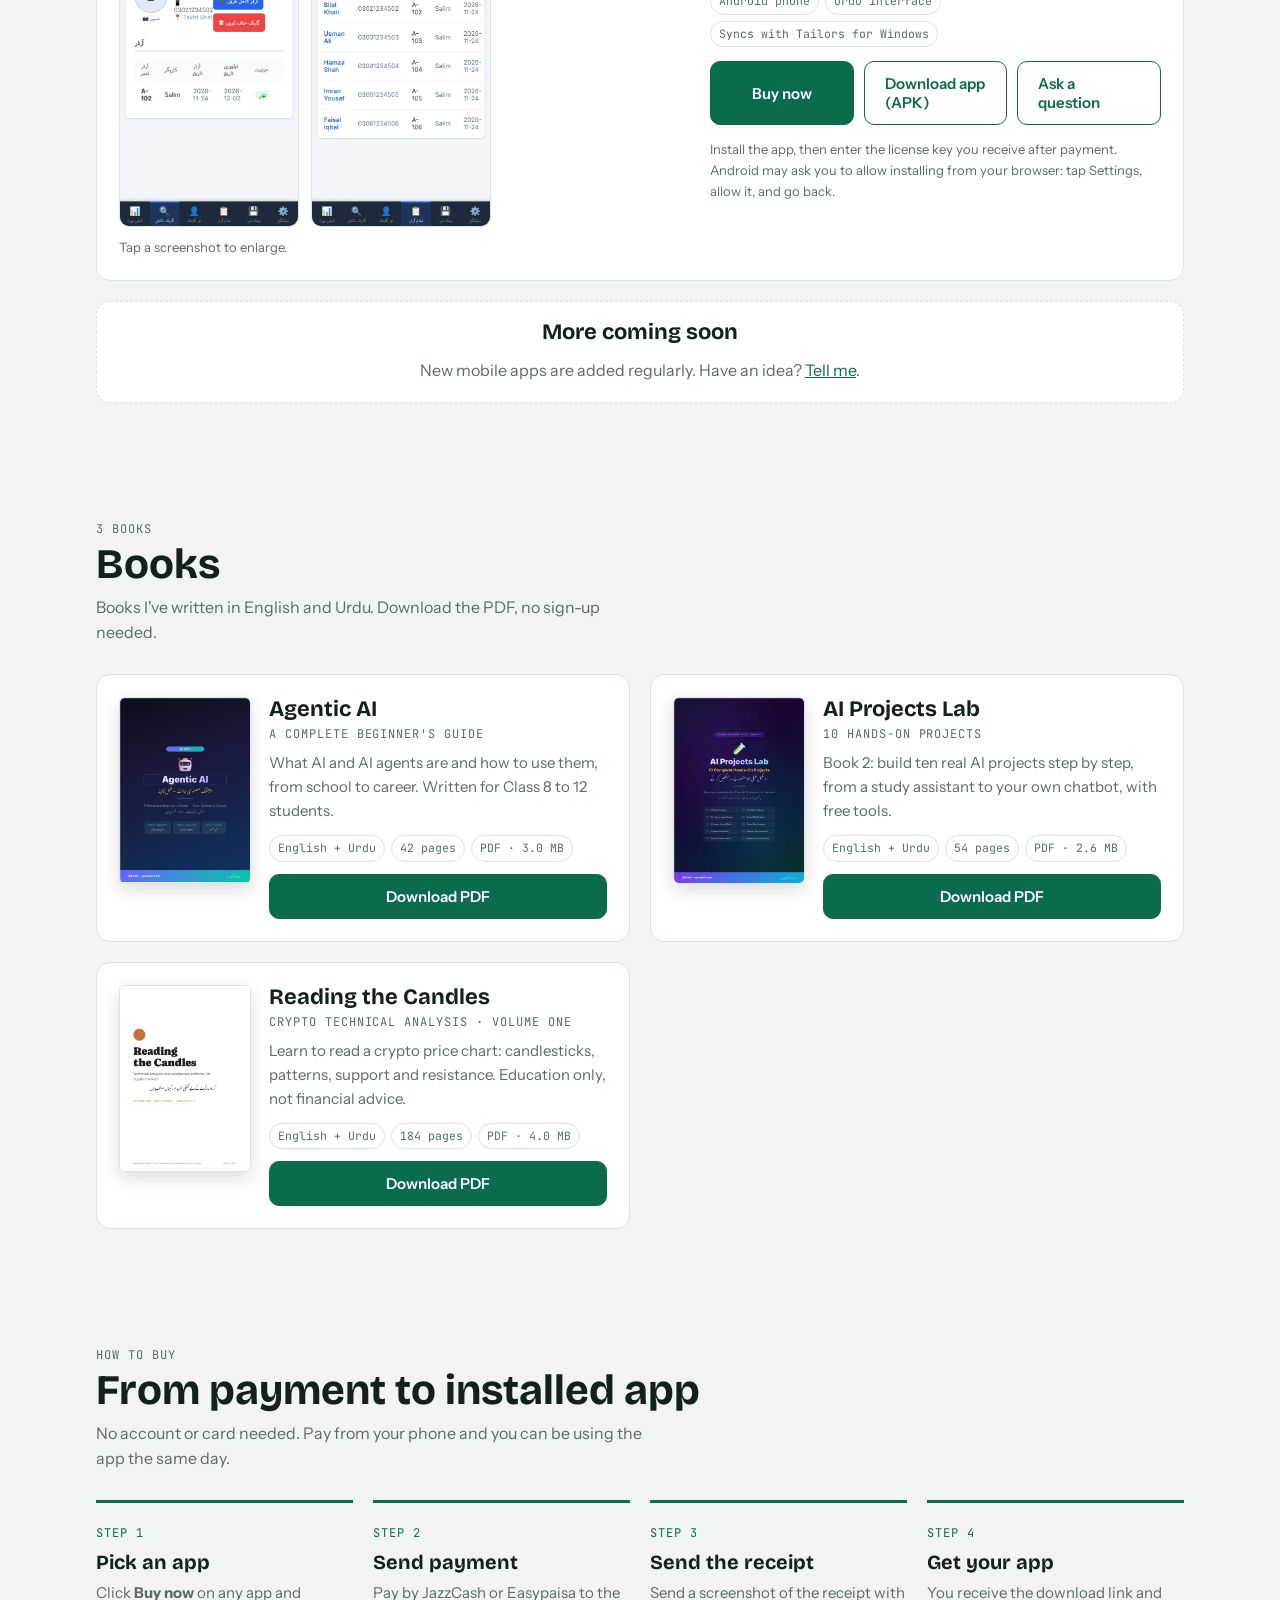
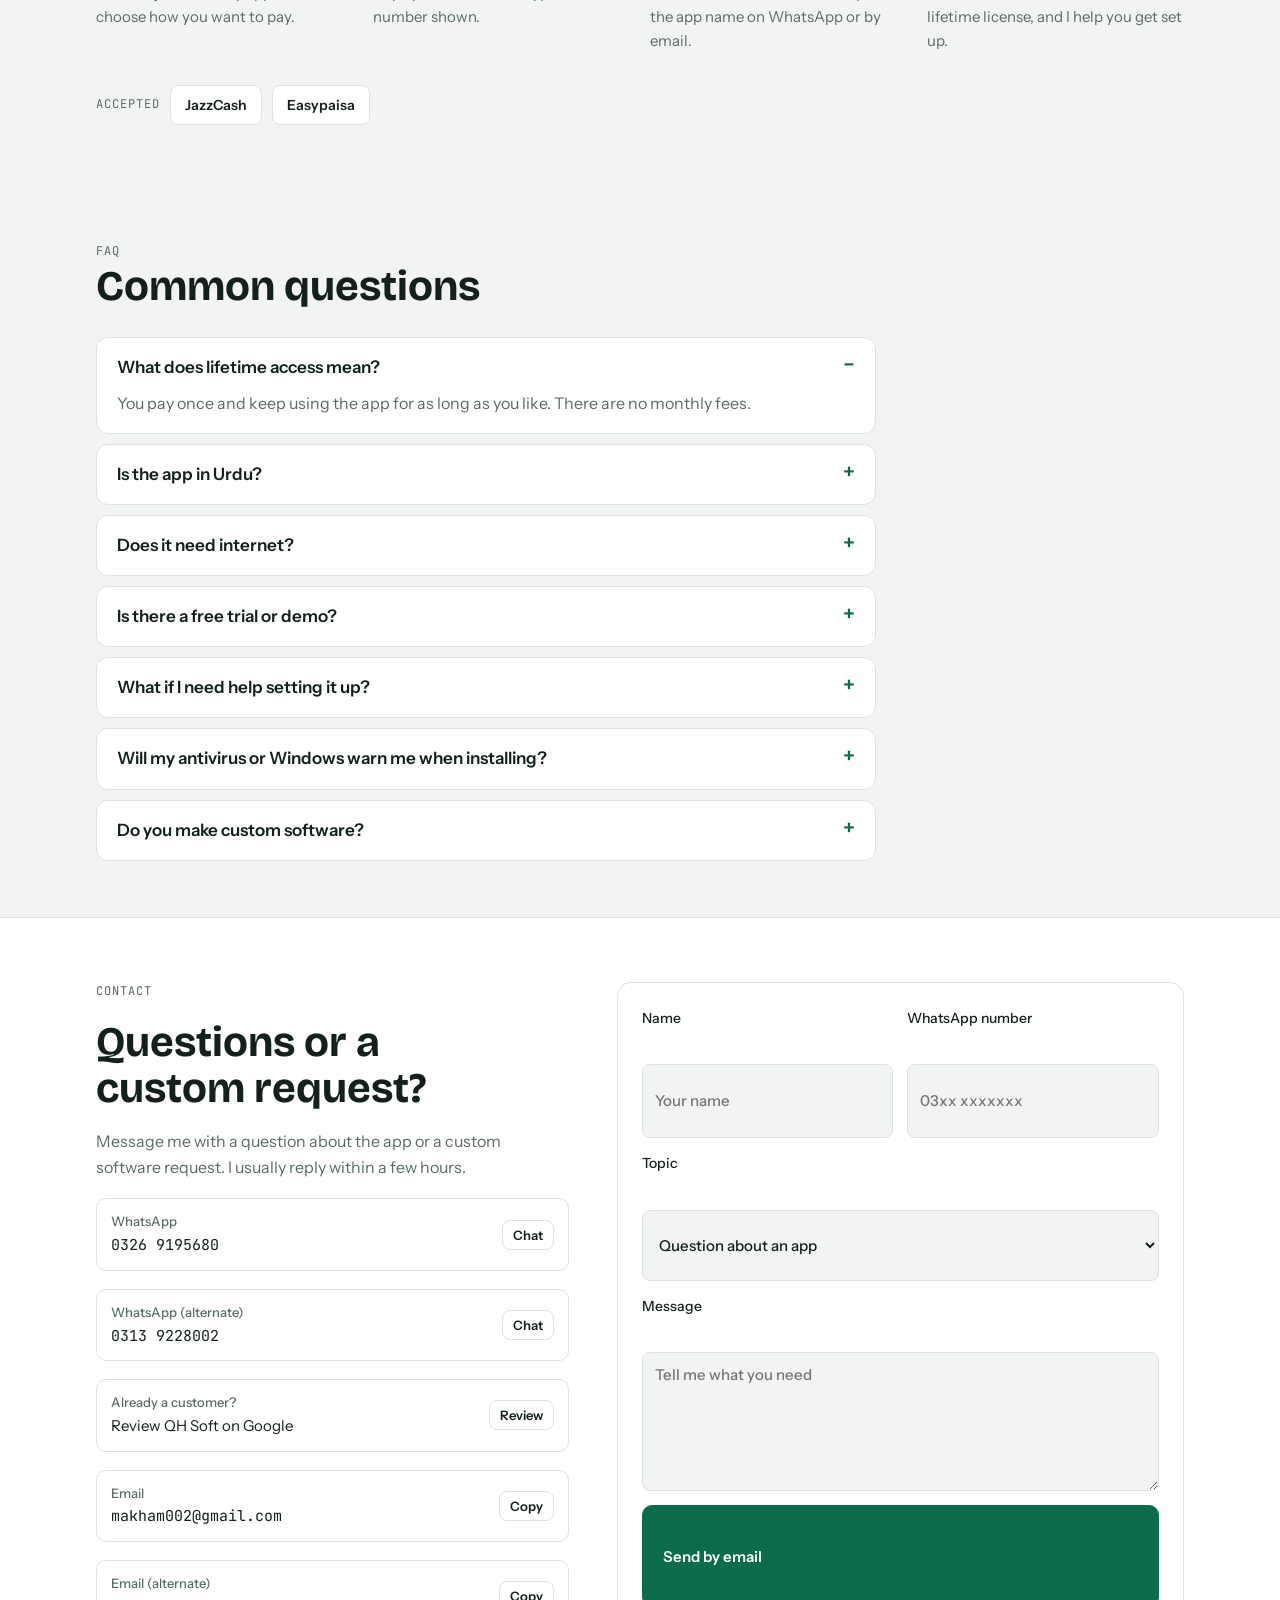
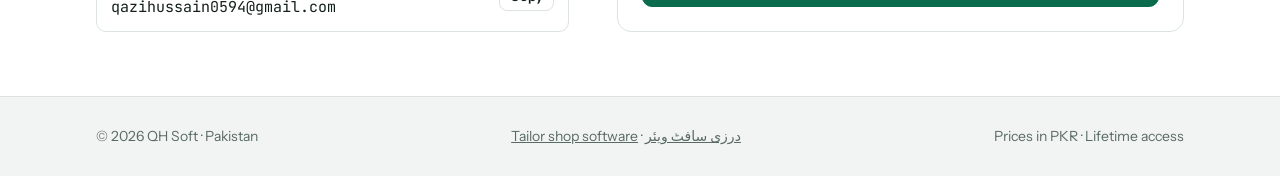
==== commit eacac448: "Screenshot viewer: zoom in/out; shorter screenshot note - + / − buttons (100–400%), the % button fit" ====
--- a/index.html
+++ b/index.html
@@ -143,8 +143,14 @@
 </div>
 <div class="overlay" id="lightbox" hidden>
   <div class="lb" role="dialog" aria-modal="true" aria-label="Screenshots">
-    <div class="lb-top"><span id="lb-cap" class="lb-cap"></span><button class="x" id="lb-close" aria-label="Close">×</button></div>
-    <img id="lb-img" src="" alt="">
+    <div class="lb-top"><span id="lb-cap" class="lb-cap"></span>
+      <div class="lb-tools">
+        <button class="lb-z" id="lb-out" type="button" aria-label="Zoom out">−</button>
+        <button class="lb-z lb-pct" id="lb-fit" type="button" aria-label="Fit the whole screenshot">100%</button>
+        <button class="lb-z" id="lb-in" type="button" aria-label="Zoom in">+</button>
+        <button class="x" id="lb-close" aria-label="Close">×</button>
+      </div></div>
+    <div class="lb-view" id="lb-view"><img id="lb-img" src="" alt=""></div>
     <div class="lb-nav"><button class="btn ghost" id="lb-prev" type="button">Previous</button><button class="btn ghost" id="lb-next" type="button">Next</button></div>
   </div>
 </div>
--- a/styles.css
+++ b/styles.css
@@ -193,7 +193,15 @@
 .thumbs{display:grid;grid-template-columns:repeat(5,1fr);gap:8px}
 .thumbs img{aspect-ratio:4/3;object-fit:cover;object-position:top left}
 .lb{background:var(--surface);border-radius:14px;padding:16px;max-width:1100px;width:100%;max-height:92vh;display:grid;gap:12px;grid-template-rows:auto minmax(0,1fr) auto}
-.lb img{width:100%;height:100%;max-height:72vh;object-fit:contain;border-radius:8px;background:var(--soft)}
+.lb-view{height:72vh;overflow:hidden;border-radius:8px;background:var(--soft);display:grid;place-items:center}
+.lb-view img{max-width:none;max-height:none;object-fit:fill;cursor:zoom-in}
+.lb-view.zoomed{overflow:auto;display:block;cursor:grab;touch-action:pan-x pan-y}
+.lb-view.zoomed img{max-width:none;max-height:none;object-fit:fill;margin:0 auto;display:block;cursor:grab}
+.lb-view.dragging,.lb-view.dragging img{cursor:grabbing;user-select:none}
+.lb-tools{display:flex;align-items:center;gap:6px;flex-shrink:0}
+.lb-z{min-width:40px;height:40px;padding:0 10px;border:1px solid var(--line);border-radius:8px;background:var(--surface);color:var(--ink);font:inherit;font-size:18px;cursor:pointer}
+.lb-z:disabled{opacity:.4;cursor:default}
+.lb-pct{font-size:13px;min-width:58px}
 .lb-top{display:flex;justify-content:space-between;align-items:center;gap:12px}
 .lb-cap{font-size:14px;color:var(--muted)}
 .lb-nav{display:flex;justify-content:space-between;gap:12px}
@@ -256,3 +264,9 @@
 .g-review:hover{border-color:var(--accent)}
 .g-logo{flex:none;background:#fff;border-radius:50%;padding:2px;width:24px;height:24px}
 .g-review b{white-space:nowrap}
+
+/* phone app screenshots: a row of tall screens */
+.phone-row{display:grid;grid-template-columns:repeat(3,minmax(0,1fr));gap:12px}
+.phone-row img{aspect-ratio:9/19.5;object-fit:cover;object-position:top}
+@media (max-width:560px){.phone-row{grid-template-columns:none;grid-auto-flow:column;grid-auto-columns:42%;overflow-x:auto;scroll-snap-type:x mandatory;padding-bottom:6px}.phone-row button{scroll-snap-align:start}}
+.addon{display:block;margin-top:4px;font-size:.85rem;color:var(--muted)}
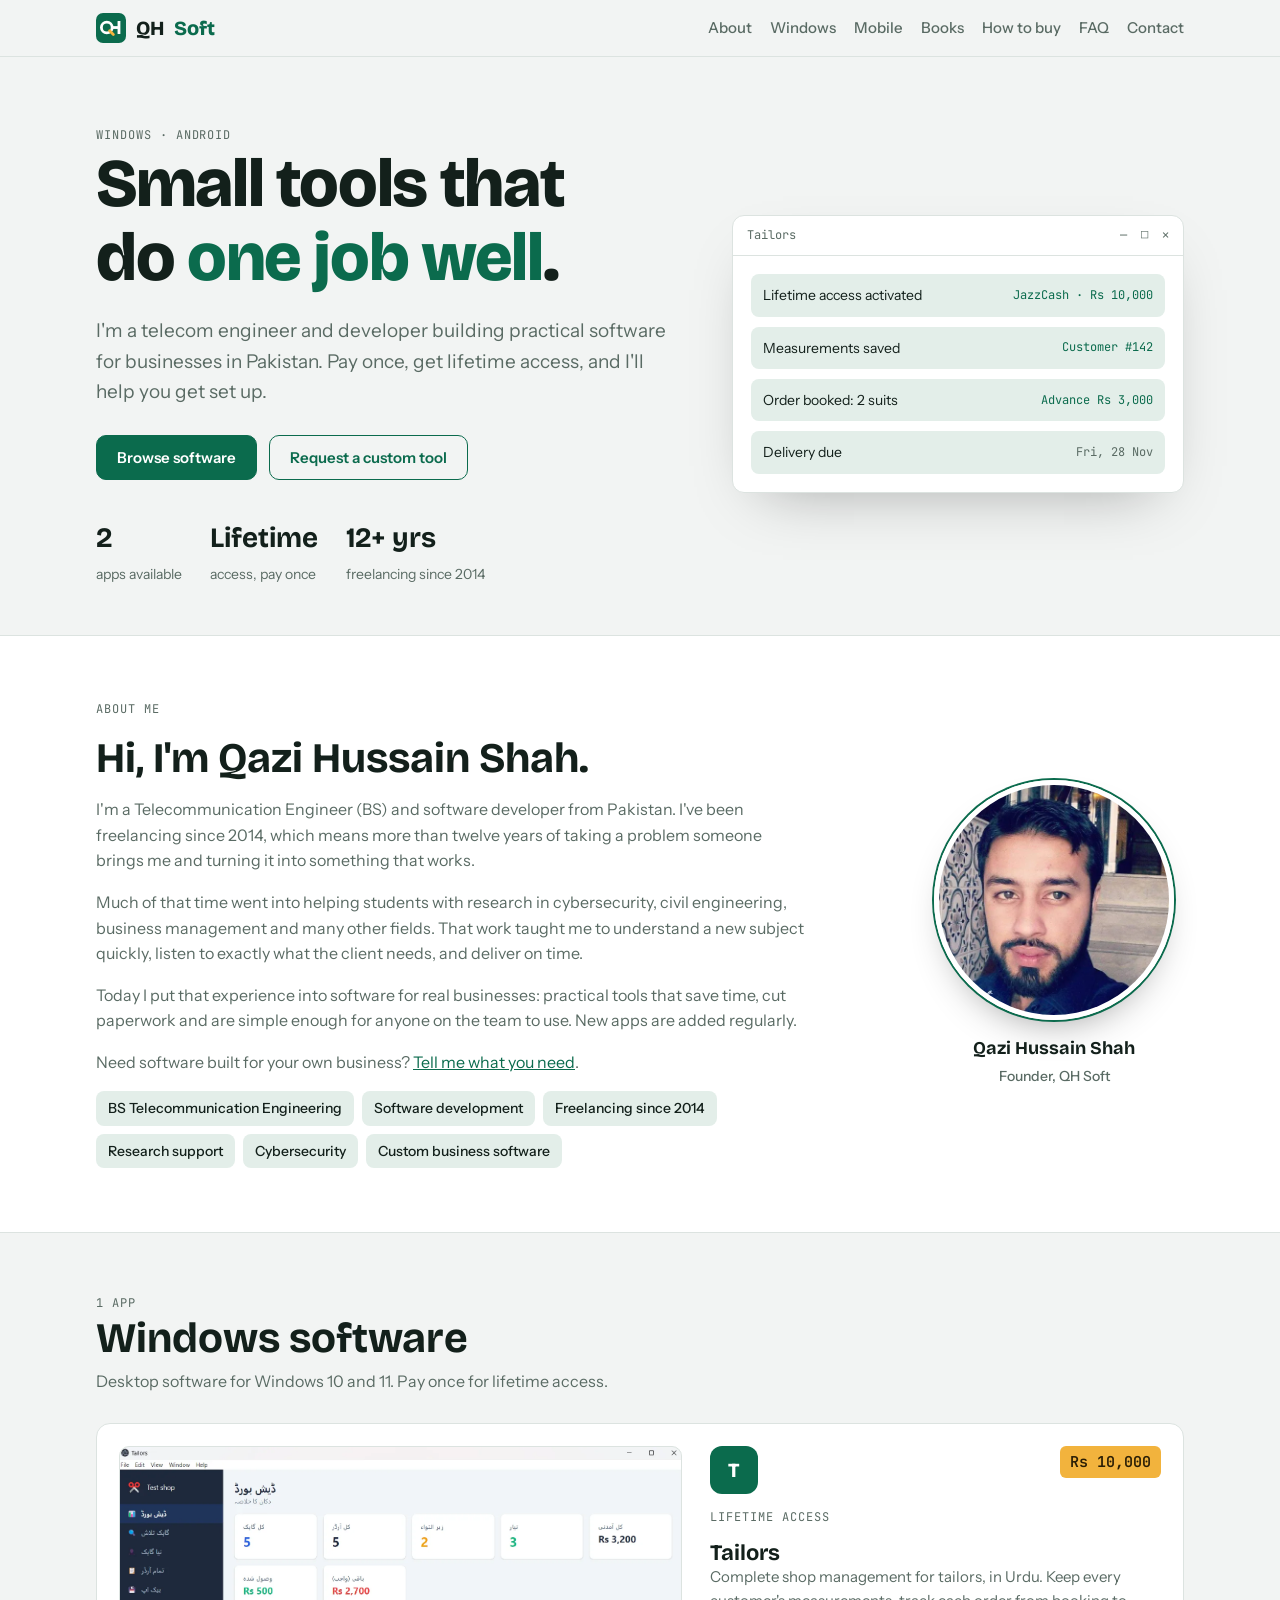
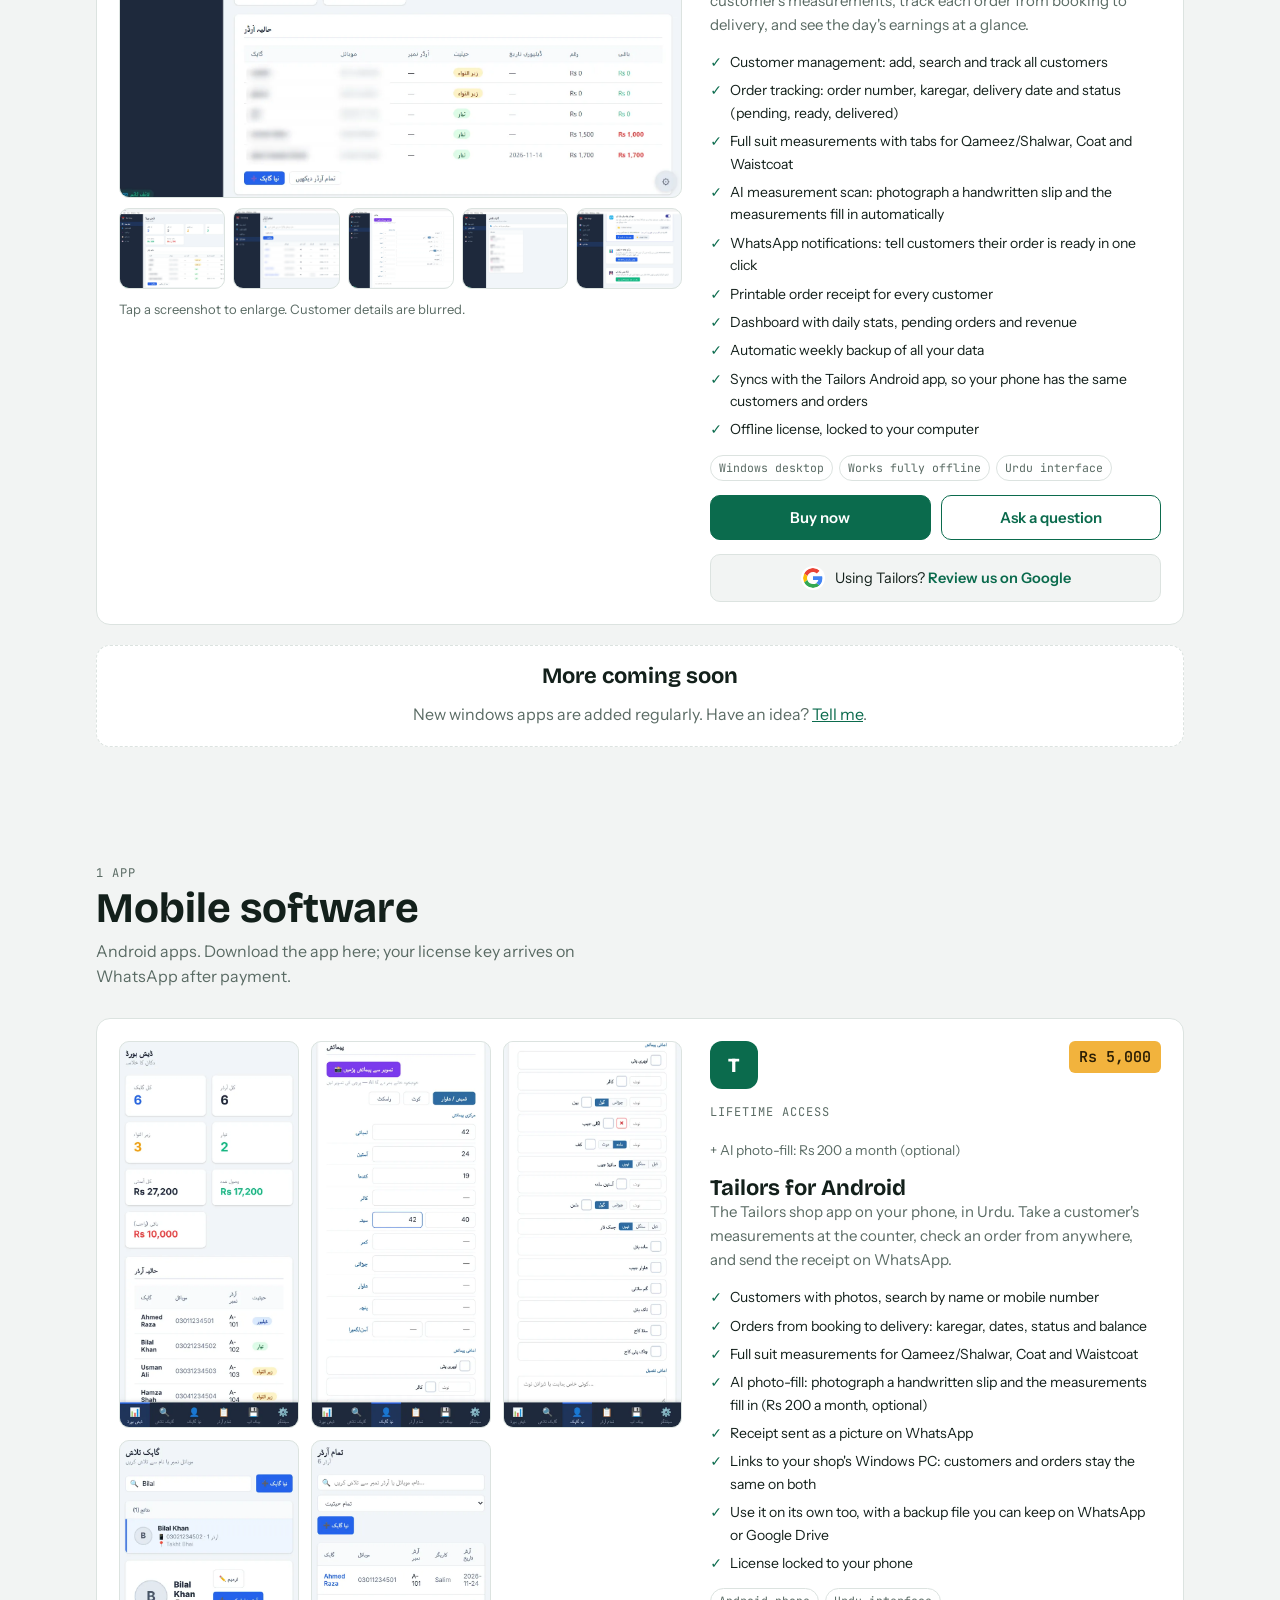
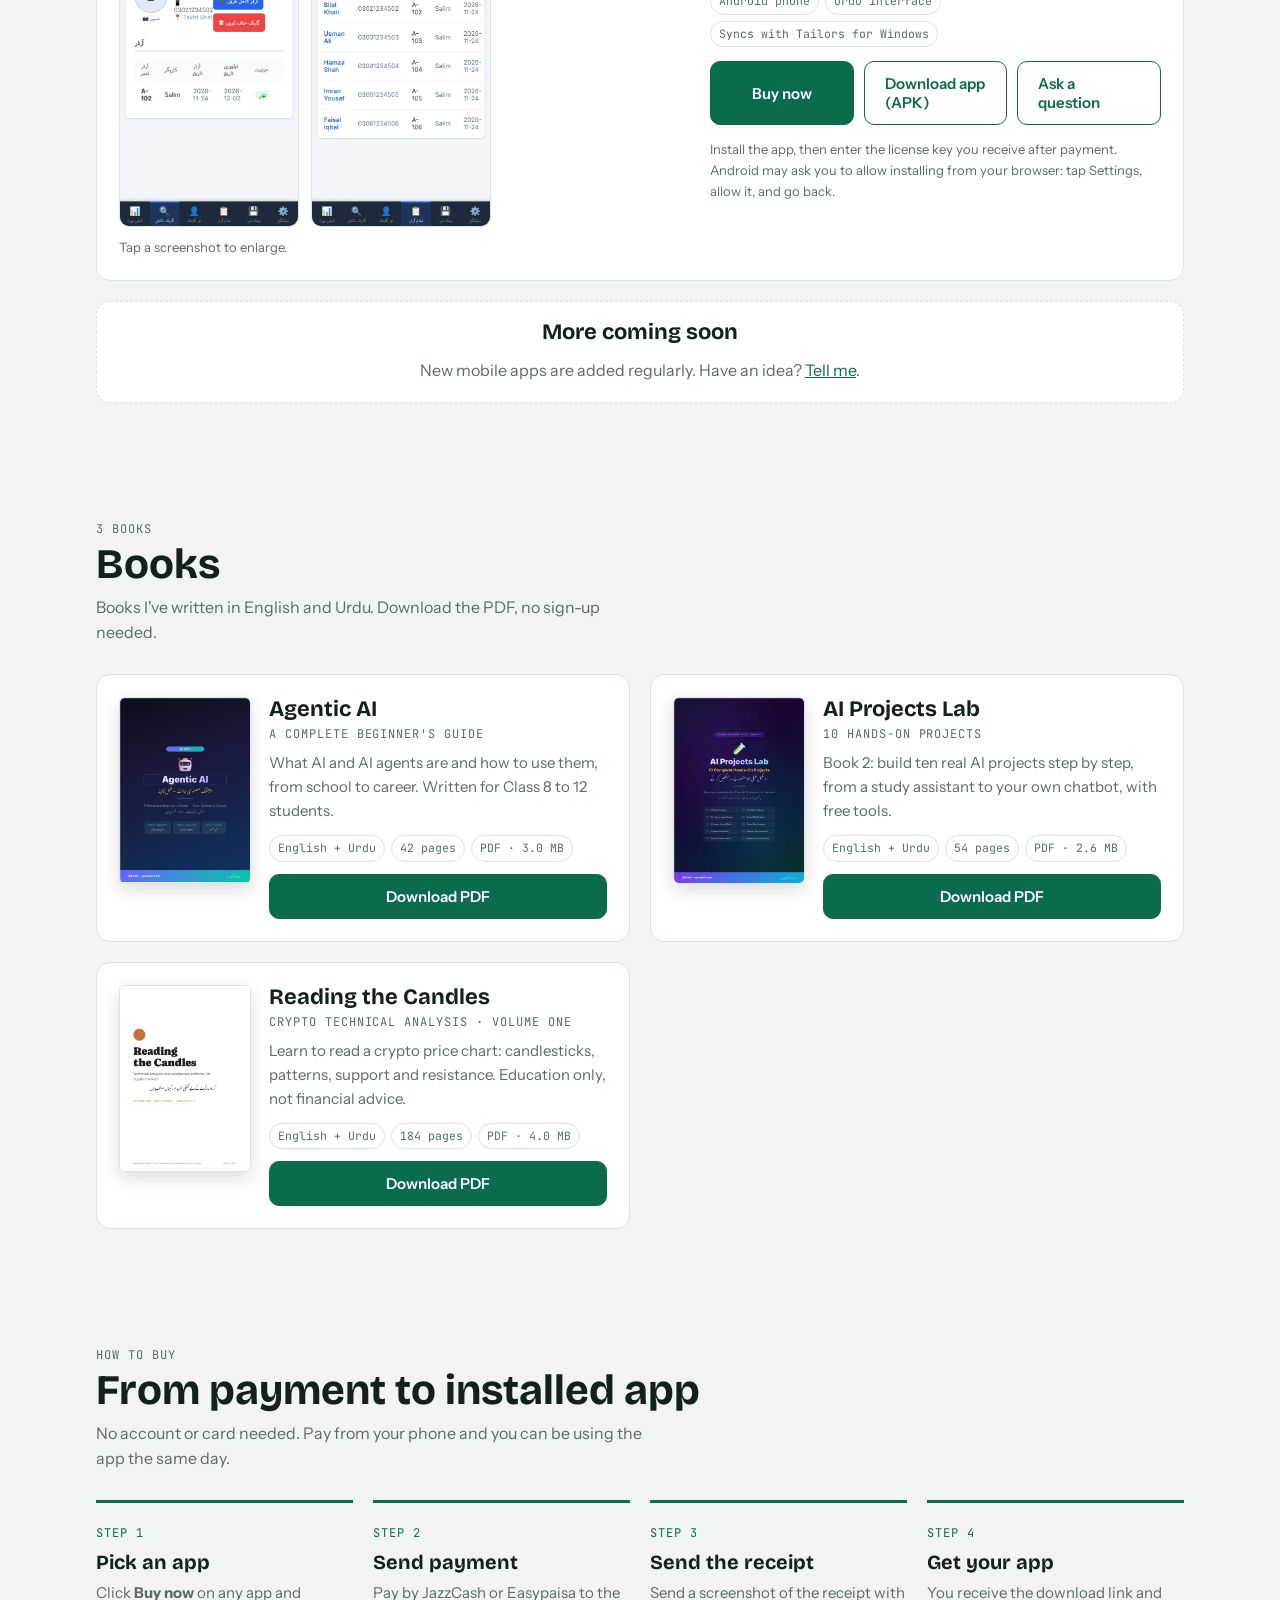
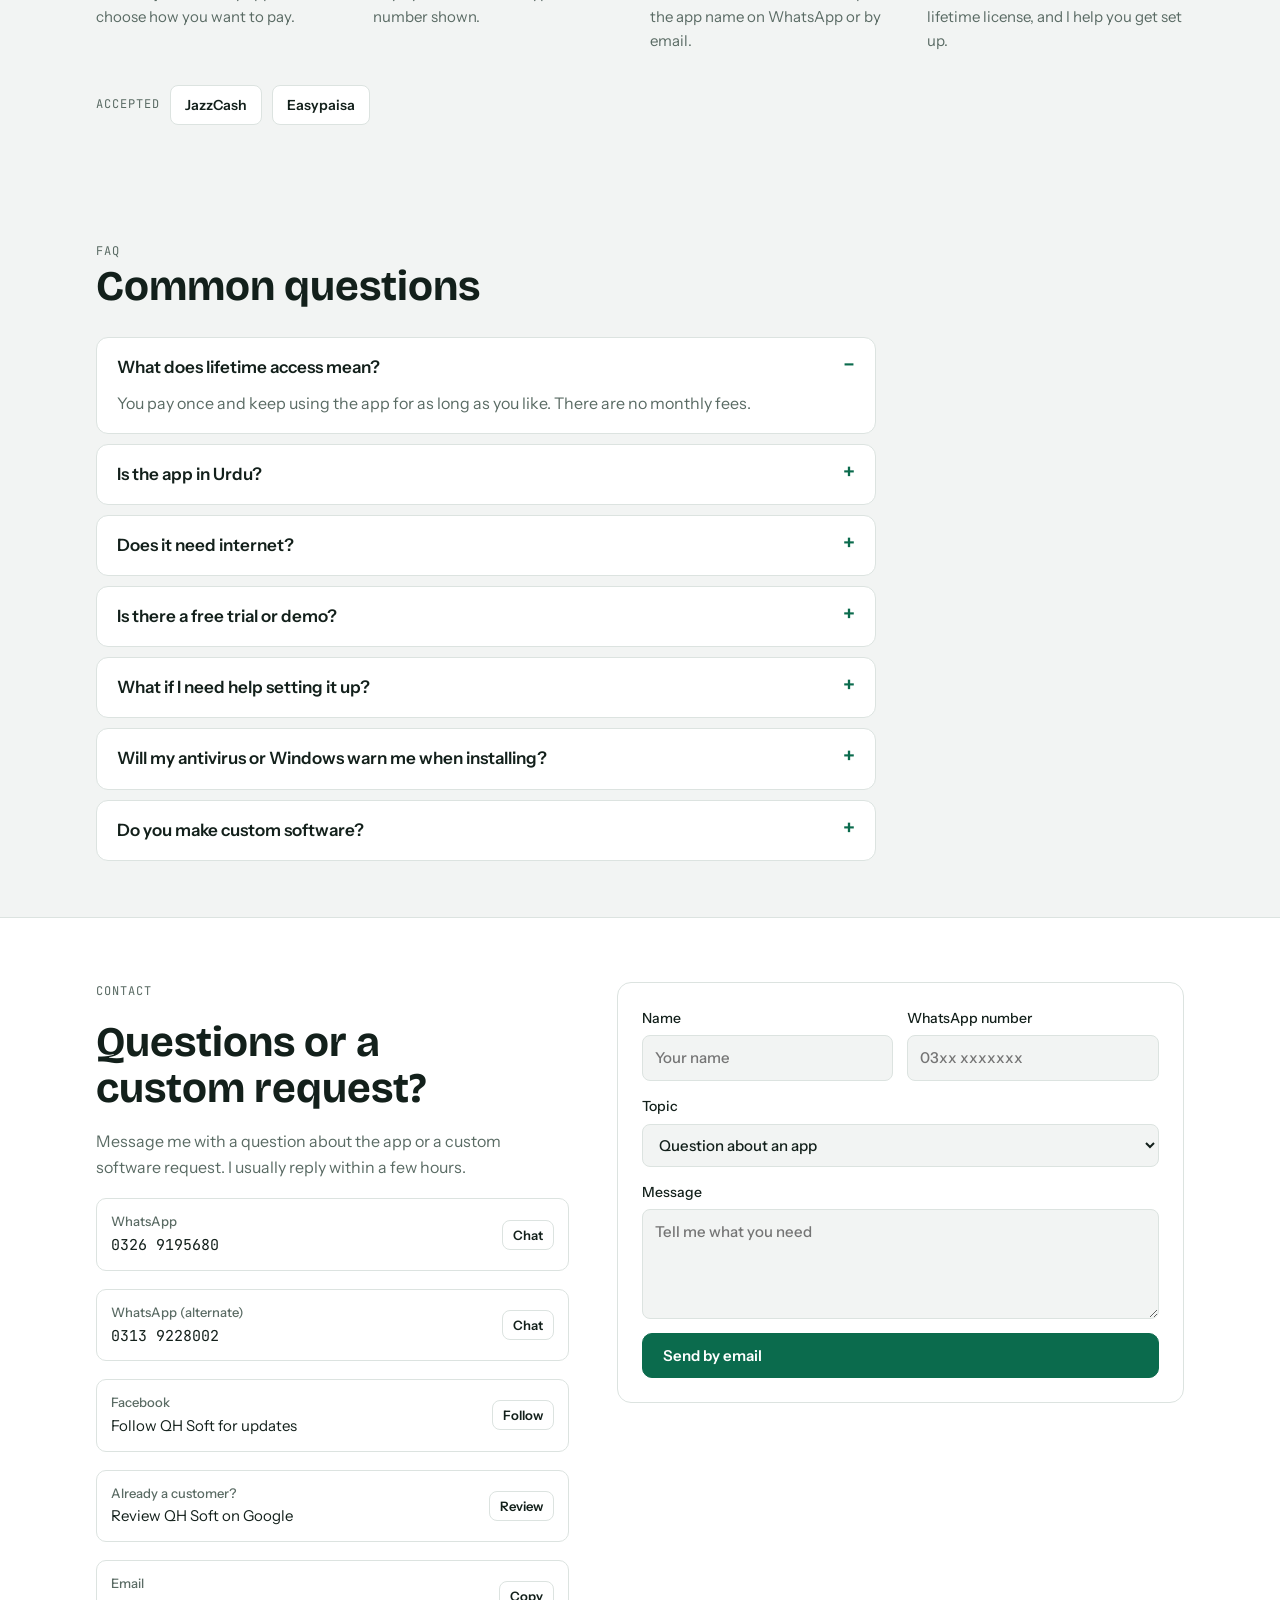
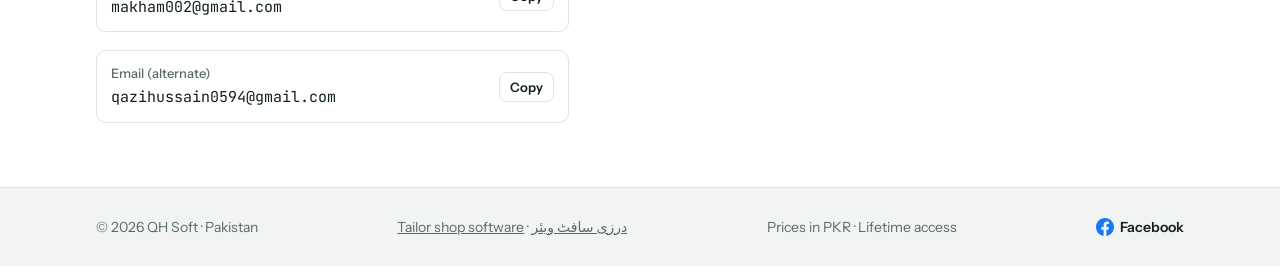
==== commit d604931b: "Add QH Soft Facebook page to contact section, footers and schema sameAs Co-Authored-By: Claude Opus " ====
--- a/index.html
+++ b/index.html
@@ -19,17 +19,17 @@
 <meta name="twitter:card" content="summary_large_image">
 <meta name="twitter:image" content="https://qazisoft.com/img/og-image.png">
 <link rel="apple-touch-icon" href="/apple-touch-icon.png">
-<script type="application/ld+json">[{"@context": "https://schema.org", "@type": "Organization", "name": "QH Soft", "url": "https://qazisoft.com/", "logo": "https://qazisoft.com/apple-touch-icon.png", "founder": {"@type": "Person", "name": "Qazi Hussain Shah"}, "email": "makham002@gmail.com", "telephone": "+923269195680", "areaServed": "PK"}, {"@context": "https://schema.org", "@type": "SoftwareApplication", "name": "Tailors", "operatingSystem": "Windows", "applicationCategory": "BusinessApplication", "description": "Shop management app for tailors in Urdu: customers, orders, suit measurements, AI measurement scan, WhatsApp notifications, receipts and automatic backup. Works offline.", "image": "https://qazisoft.com/img/tailors-dashboard.webp", "inLanguage": "ur", "offers": {"@type": "Offer", "price": "10000", "priceCurrency": "PKR", "availability": "https://schema.org/InStock"}, "publisher": {"@type": "Organization", "name": "QH Soft"}}]</script>
-<link rel="icon" href="/favicon.svg?v=13" type="image/svg+xml">
+<script type="application/ld+json">[{"@context": "https://schema.org", "@type": "Organization", "name": "QH Soft", "url": "https://qazisoft.com/", "logo": "https://qazisoft.com/apple-touch-icon.png", "founder": {"@type": "Person", "name": "Qazi Hussain Shah"}, "email": "makham002@gmail.com", "telephone": "+923269195680", "areaServed": "PK", "sameAs": ["https://www.facebook.com/profile.php?id=61596638657450"]}, {"@context": "https://schema.org", "@type": "SoftwareApplication", "name": "Tailors", "operatingSystem": "Windows", "applicationCategory": "BusinessApplication", "description": "Shop management app for tailors in Urdu: customers, orders, suit measurements, AI measurement scan, WhatsApp notifications, receipts and automatic backup. Works offline.", "image": "https://qazisoft.com/img/tailors-dashboard.webp", "inLanguage": "ur", "offers": {"@type": "Offer", "price": "10000", "priceCurrency": "PKR", "availability": "https://schema.org/InStock"}, "publisher": {"@type": "Organization", "name": "QH Soft"}}]</script>
+<link rel="icon" href="/favicon.svg?v=15" type="image/svg+xml">
 <link rel="preconnect" href="https://fonts.googleapis.com">
 <link rel="preconnect" href="https://fonts.gstatic.com" crossorigin>
 <link rel="stylesheet" href="https://fonts.googleapis.com/css2?family=Bricolage+Grotesque:opsz,wght@12..96,500;12..96,700;12..96,800&family=Instrument+Sans:wght@400;500;600&family=JetBrains+Mono:wght@400;600&display=swap">
-<link rel="stylesheet" href="/styles.css?v=13">
-<script src="/app.js?v=13" defer></script>
+<link rel="stylesheet" href="/styles.css?v=15">
+<script src="/app.js?v=15" defer></script>
 </head>
 <body>
 <nav><div class="wrap">
-  <a class="brand" href="#top"><img src="/favicon.svg?v=13" width="30" height="30" alt="">QH <span>Soft</span></a>
+  <a class="brand" href="#top"><img src="/favicon.svg?v=15" width="30" height="30" alt="">QH <span>Soft</span></a>
   <div class="navlinks" id="navlinks">
     <a href="#about">About</a>
     <a href="#how">How to buy</a>
@@ -112,6 +112,7 @@
     <p>Message me with a question about the app or a custom software request. I usually reply within a few hours.</p>
     <div class="cline"><div><b>WhatsApp</b><span>0326 9195680</span></div><a class="copy-btn" href="https://wa.me/923269195680" target="_blank" rel="noopener">Chat</a></div>
     <div class="cline"><div><b>WhatsApp (alternate)</b><span>0313 9228002</span></div><a class="copy-btn" href="https://wa.me/923139228002" target="_blank" rel="noopener">Chat</a></div>
+    <div class="cline"><div><b>Facebook</b><span class="plain">Follow QH Soft for updates</span></div><a class="copy-btn" href="https://www.facebook.com/profile.php?id=61596638657450" target="_blank" rel="noopener">Follow</a></div>
     <div class="cline"><div><b>Already a customer?</b><span class="plain">Review QH Soft on Google</span></div><a class="copy-btn" href="https://g.page/r/CXBnrS7RdWSeEBM/review" target="_blank" rel="noopener">Review</a></div>
     <div class="cline"><div><b>Email</b><span>makham002@gmail.com</span></div><button class="copy-btn" type="button" data-copy="makham002@gmail.com">Copy</button></div>
     <div class="cline"><div><b>Email (alternate)</b><span>qazihussain0594@gmail.com</span></div><button class="copy-btn" type="button" data-copy="qazihussain0594@gmail.com">Copy</button></div>
@@ -128,7 +129,7 @@
   </form>
 </div></section>
 
-<footer><div class="wrap"><span>© 2026 QH Soft · Pakistan</span><span><a href="/tailor-software/">Tailor shop software</a> · <a href="/ur/darzi-software/" hreflang="ur" lang="ur">درزی سافٹ ویئر</a></span><span>Prices in PKR · Lifetime access</span></div></footer>
+<footer><div class="wrap"><span>© 2026 QH Soft · Pakistan</span><span><a href="/tailor-software/">Tailor shop software</a> · <a href="/ur/darzi-software/" hreflang="ur" lang="ur">درزی سافٹ ویئر</a></span><span>Prices in PKR · Lifetime access</span><a class="fb-link" href="https://www.facebook.com/profile.php?id=61596638657450" target="_blank" rel="noopener" aria-label="QH Soft on Facebook"><svg class="fb-ico" viewBox="0 0 24 24" width="18" height="18" aria-hidden="true"><path fill="currentColor" d="M24 12.07C24 5.4 18.63 0 12 0S0 5.4 0 12.07C0 18.1 4.39 23.1 10.13 24v-8.44H7.08v-3.49h3.04V9.41c0-3.02 1.79-4.69 4.53-4.69 1.31 0 2.68.24 2.68.24v2.97h-1.51c-1.49 0-1.95.93-1.95 1.88v2.26h3.33l-.53 3.49h-2.8V24C19.61 23.1 24 18.1 24 12.07z"/></svg>Facebook</a></div></footer>
 
 <div class="overlay" id="overlay" hidden>
   <div class="dialog" role="dialog" aria-modal="true" aria-labelledby="dlg-title">
@@ -150,7 +151,7 @@
         <button class="lb-z" id="lb-in" type="button" aria-label="Zoom in">+</button>
         <button class="x" id="lb-close" aria-label="Close">×</button>
       </div></div>
-    <div class="lb-view" id="lb-view"><img id="lb-img" src="" alt=""></div>
+    <div class="lb-view" id="lb-view"><img id="lb-img" src="" alt=""><div class="lb-lens" id="lb-lens" aria-hidden="true" hidden></div></div>
     <div class="lb-nav"><button class="btn ghost" id="lb-prev" type="button">Previous</button><button class="btn ghost" id="lb-next" type="button">Next</button></div>
   </div>
 </div>
--- a/styles.css
+++ b/styles.css
@@ -134,7 +134,7 @@
 .cline b{display:block;font-size:13px;color:var(--muted);font-weight:500}
 .cline span{font-family:var(--mono);font-size:15px;word-break:break-all}
 .copy-btn{font:600 13px var(--body);background:transparent;border:1px solid var(--line);color:var(--ink);border-radius:8px;padding:6px 10px;cursor:pointer;text-decoration:none;white-space:nowrap}
-form{background:var(--surface);border:1px solid var(--line);border-radius:14px;padding:24px;display:grid;gap:14px;min-width:0}
+form{background:var(--surface);border:1px solid var(--line);border-radius:14px;padding:24px;display:grid;gap:14px;min-width:0;align-content:start;align-self:start}
 .two{display:grid;grid-template-columns:1fr 1fr;gap:14px}
 label{display:grid;gap:6px;font-size:14px;font-weight:500}
 input,select,textarea{font:inherit;font-size:15px;padding:10px 12px;border-radius:8px;border:1px solid var(--line);background:var(--bg);color:var(--ink);width:100%}
@@ -142,7 +142,10 @@
 .formmsg{font-size:14px;color:var(--accent);font-weight:600}
 
 footer{border-top:1px solid var(--line);color:var(--muted);font-size:14px}
-footer .wrap{padding-block:28px;display:flex;justify-content:space-between;gap:16px;flex-wrap:wrap}
+footer .wrap{padding-block:28px;display:flex;justify-content:space-between;align-items:center;gap:16px;flex-wrap:wrap}
+.fb-link{display:inline-flex;align-items:center;gap:6px;color:var(--ink);text-decoration:none;font-weight:600}
+.fb-link:hover{color:#1877F2}
+.fb-ico{color:#1877F2;flex:none}
 
 /* checkout dialog */
 .overlay{position:fixed;inset:0;background:rgba(5,12,9,.55);z-index:20;display:grid;place-items:center;padding:16px}
@@ -193,7 +196,9 @@
 .thumbs{display:grid;grid-template-columns:repeat(5,1fr);gap:8px}
 .thumbs img{aspect-ratio:4/3;object-fit:cover;object-position:top left}
 .lb{background:var(--surface);border-radius:14px;padding:16px;max-width:1100px;width:100%;max-height:92vh;display:grid;gap:12px;grid-template-rows:auto minmax(0,1fr) auto}
-.lb-view{height:72vh;overflow:hidden;border-radius:8px;background:var(--soft);display:grid;place-items:center}
+.lb-view{position:relative;height:72vh;overflow:hidden;border-radius:8px;background:var(--soft);display:grid;place-items:center}
+.lb-lens{position:absolute;width:240px;height:240px;border-radius:50%;border:3px solid var(--surface);box-shadow:0 6px 24px rgba(0,0,0,.28),0 0 0 1px var(--line);background-color:var(--surface);background-repeat:no-repeat;pointer-events:none;z-index:2}
+@media (hover:hover) and (pointer:fine){.lb-view:not(.zoomed) img{cursor:none}}
 .lb-view img{max-width:none;max-height:none;object-fit:fill;cursor:zoom-in}
 .lb-view.zoomed{overflow:auto;display:block;cursor:grab;touch-action:pan-x pan-y}
 .lb-view.zoomed img{max-width:none;max-height:none;object-fit:fill;margin:0 auto;display:block;cursor:grab}
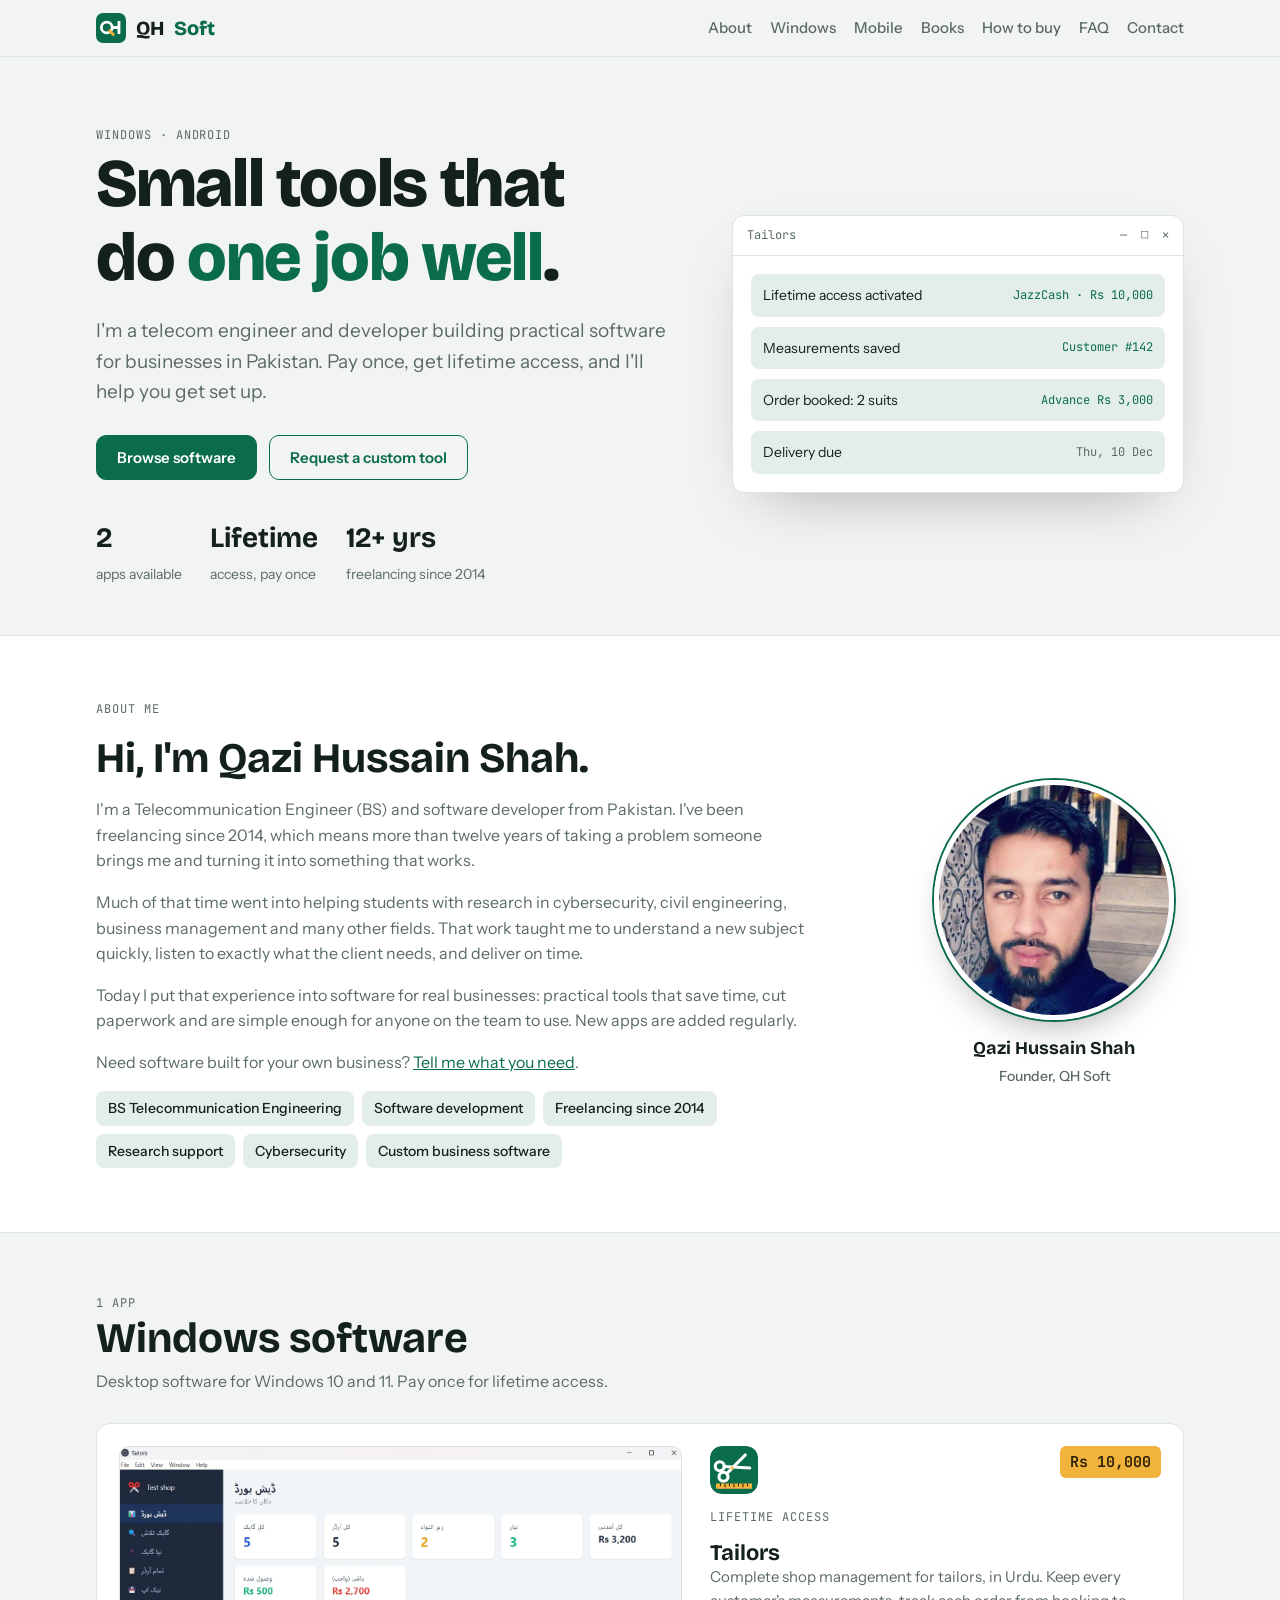
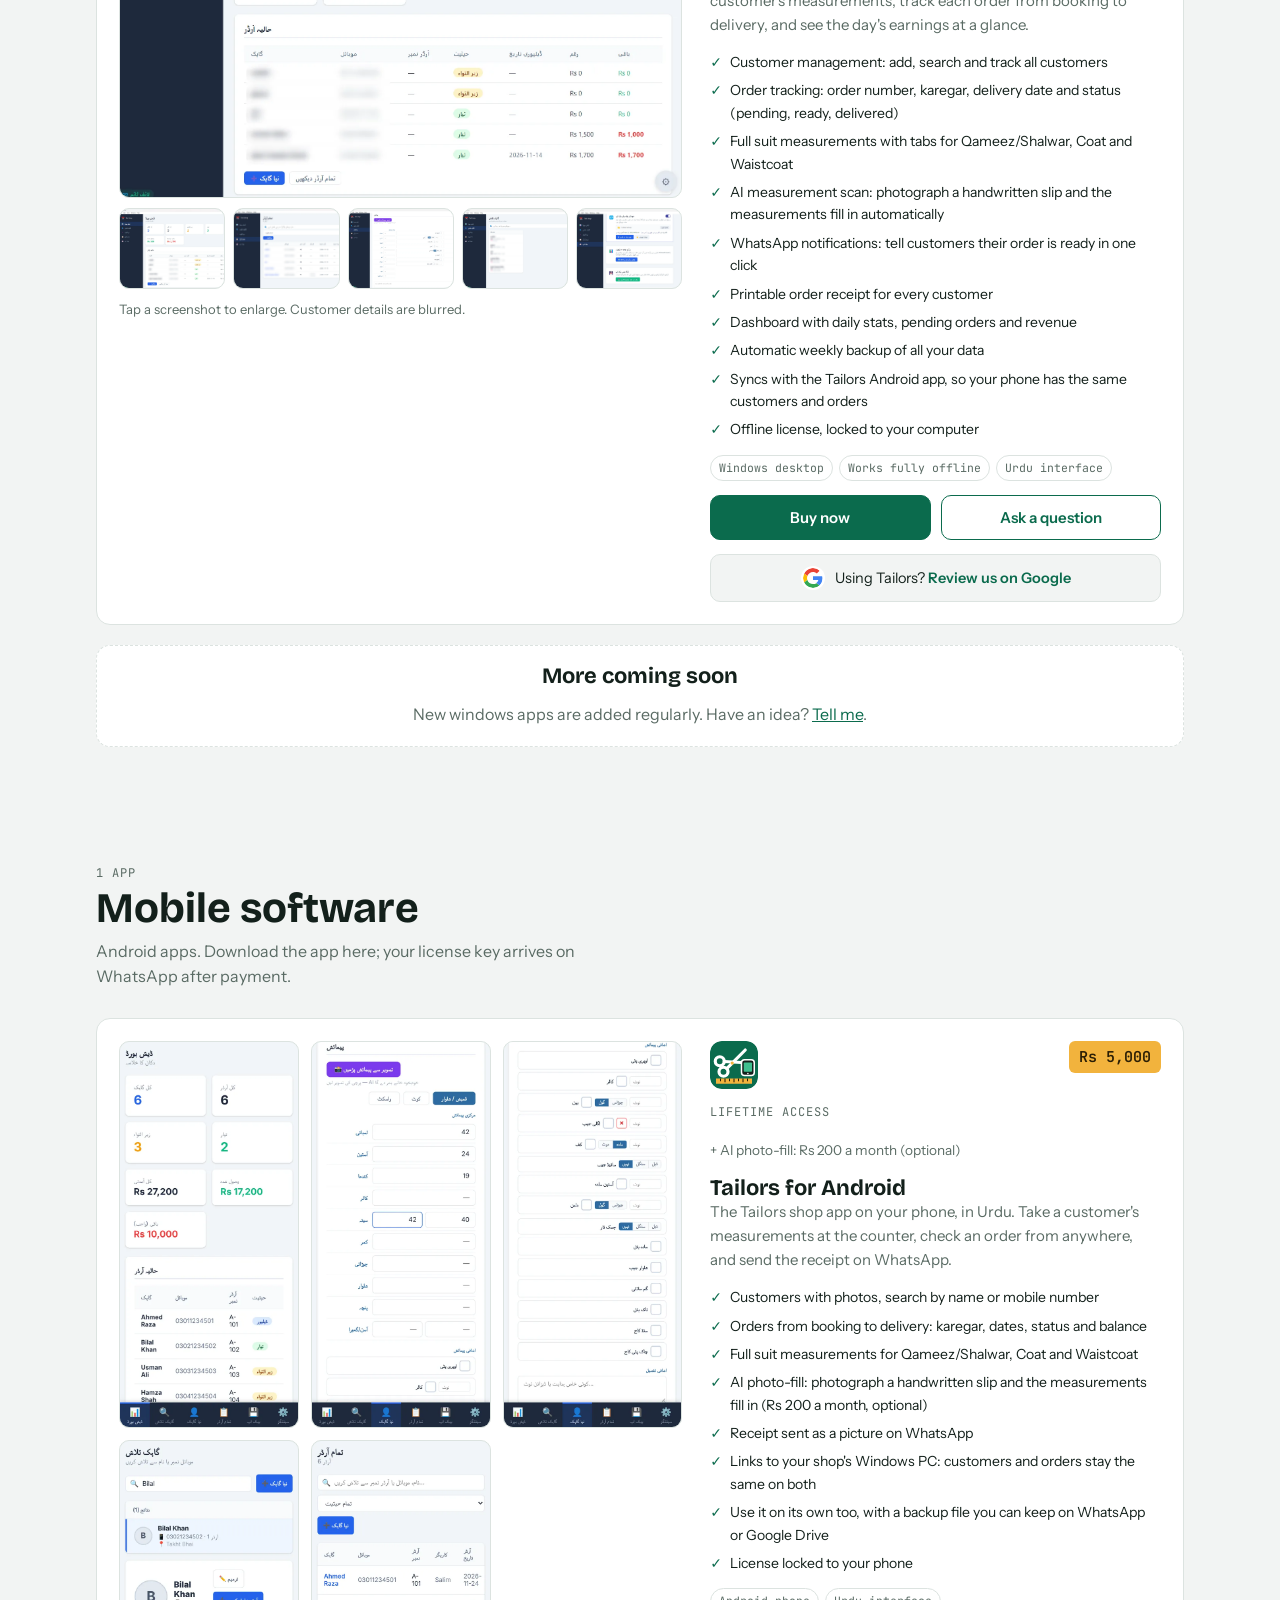
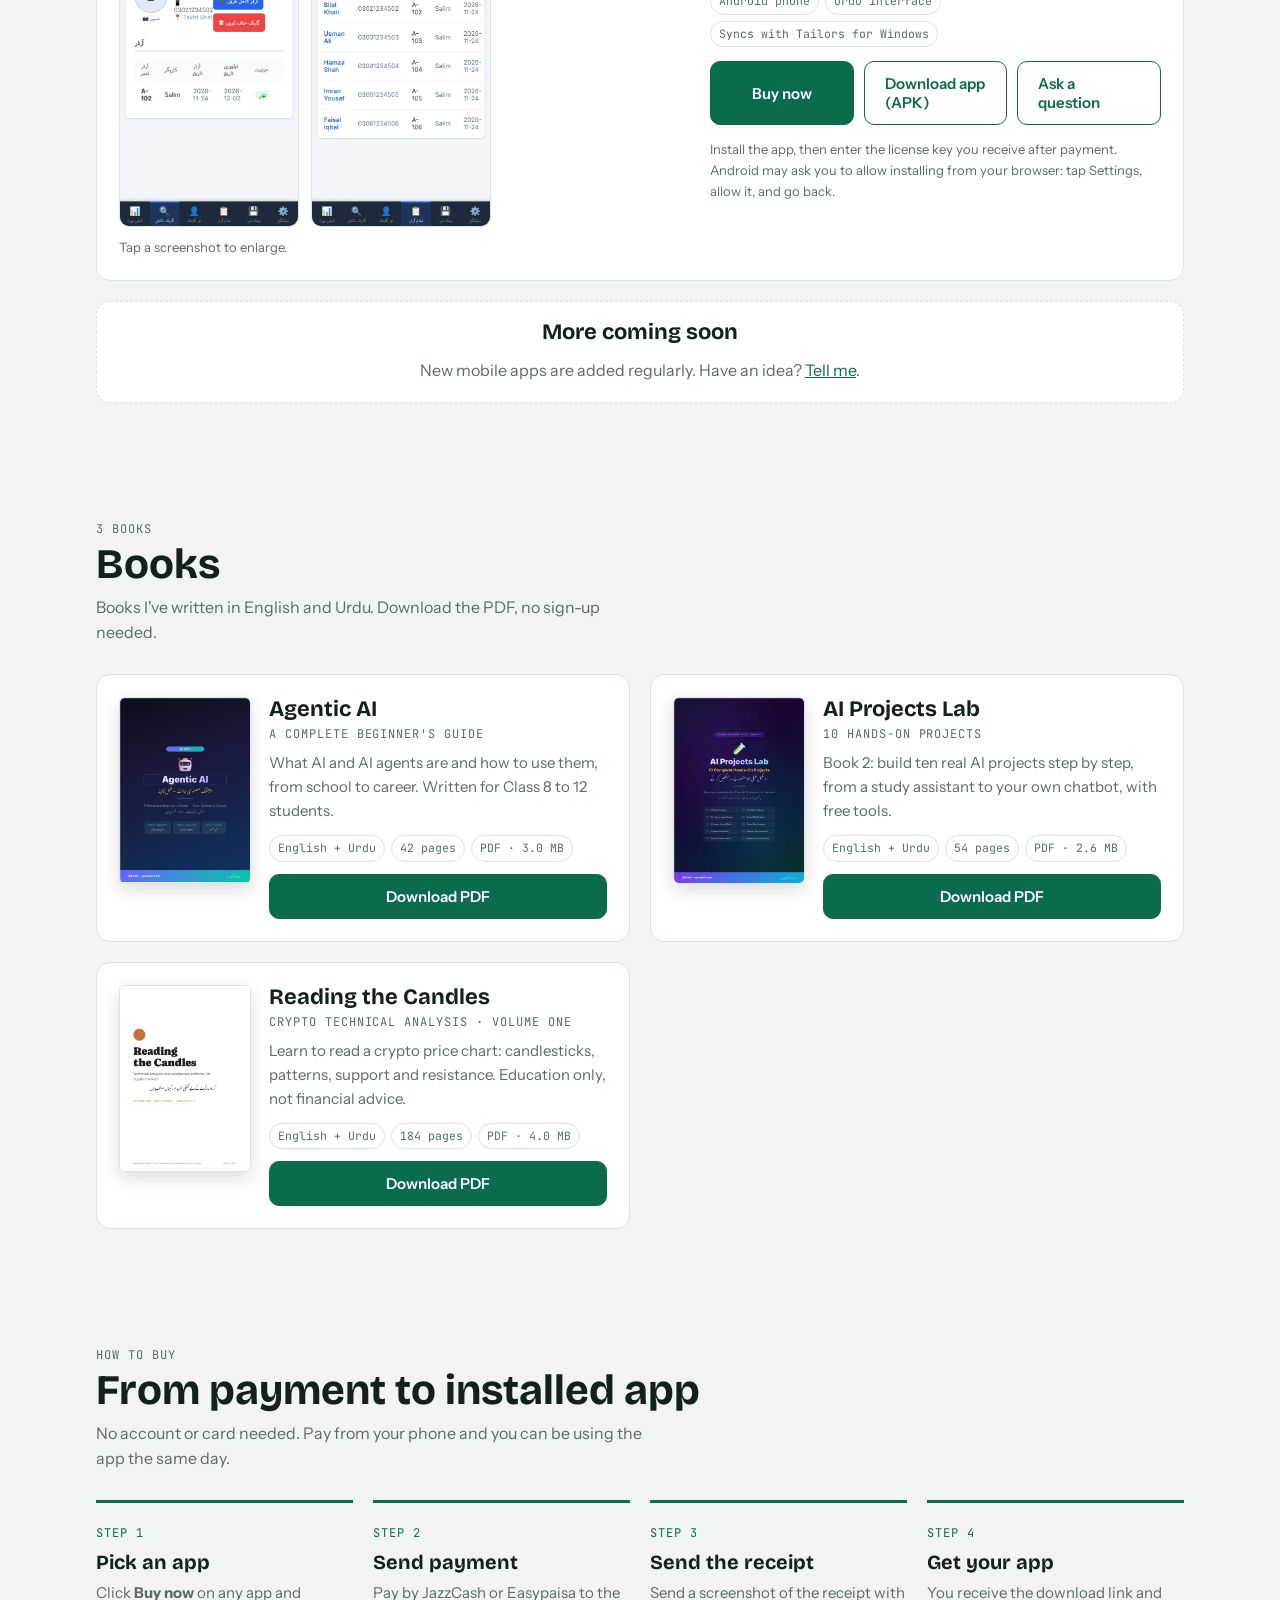
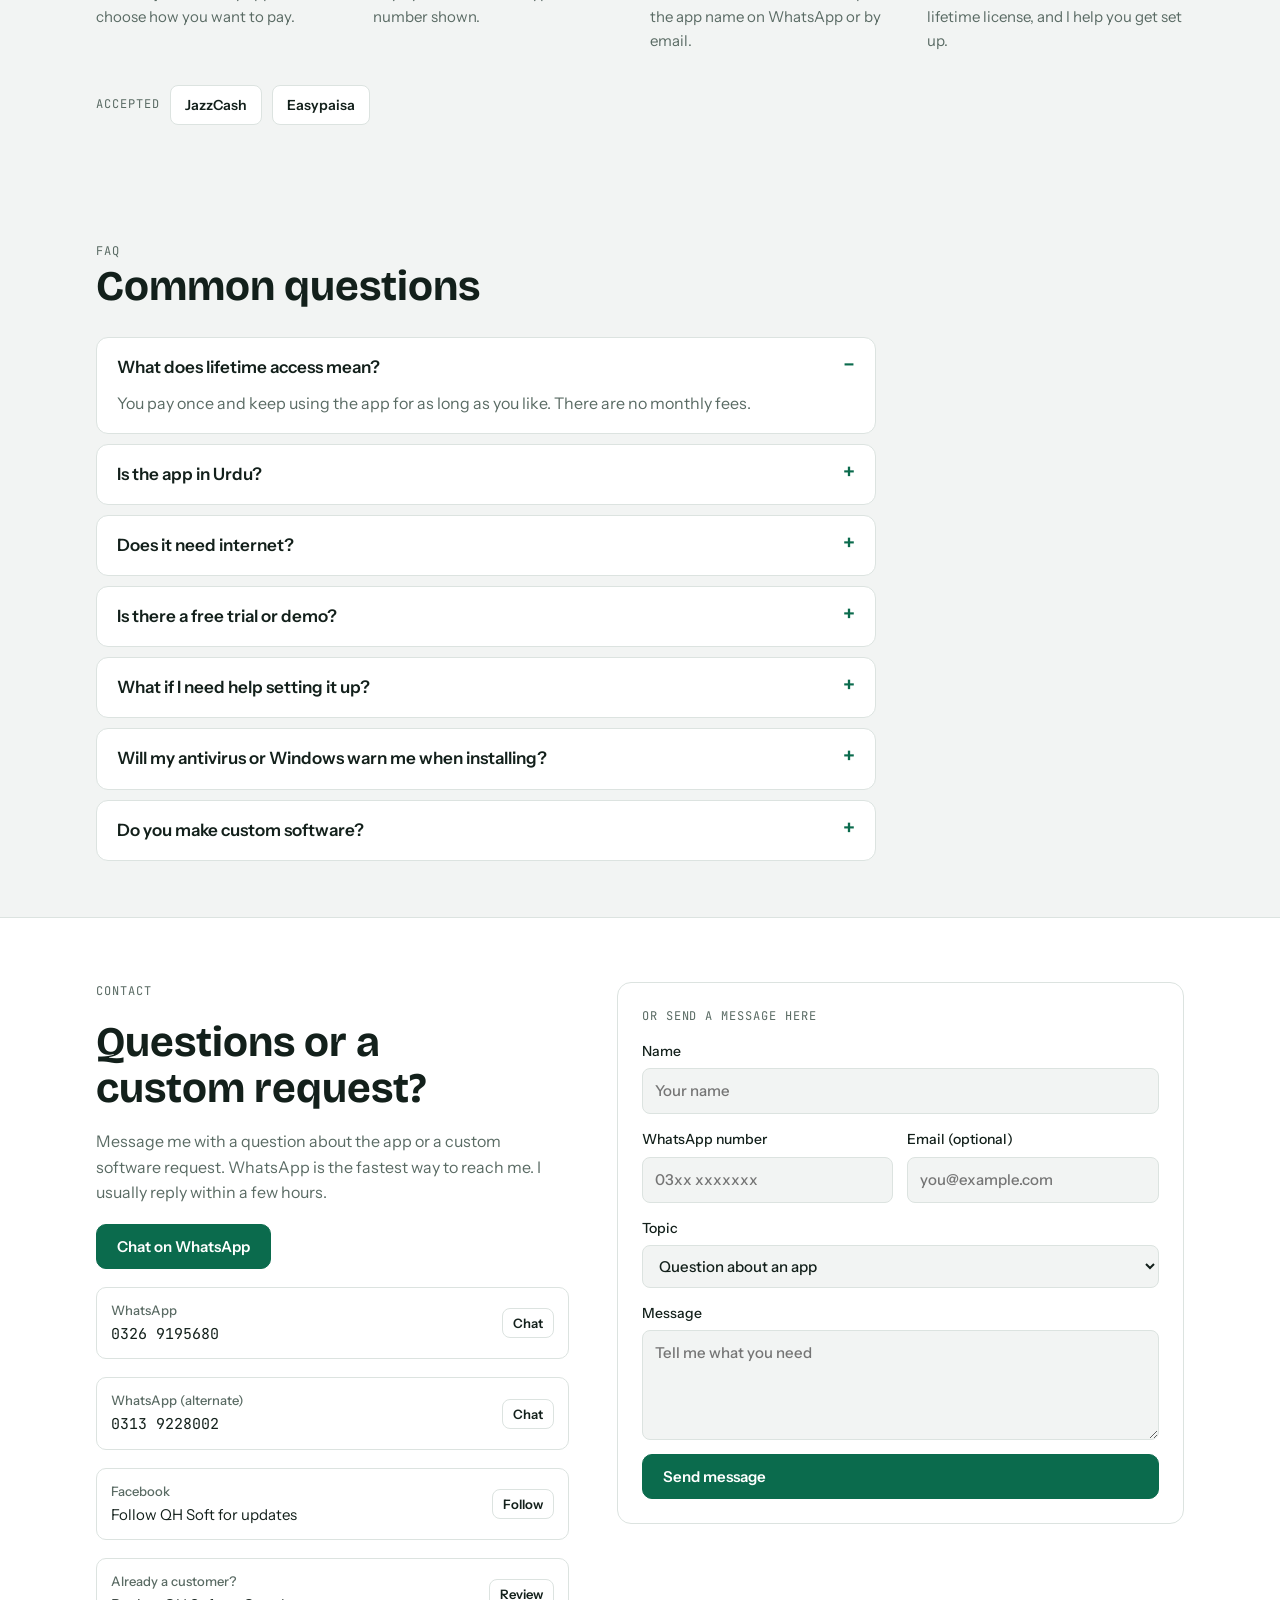
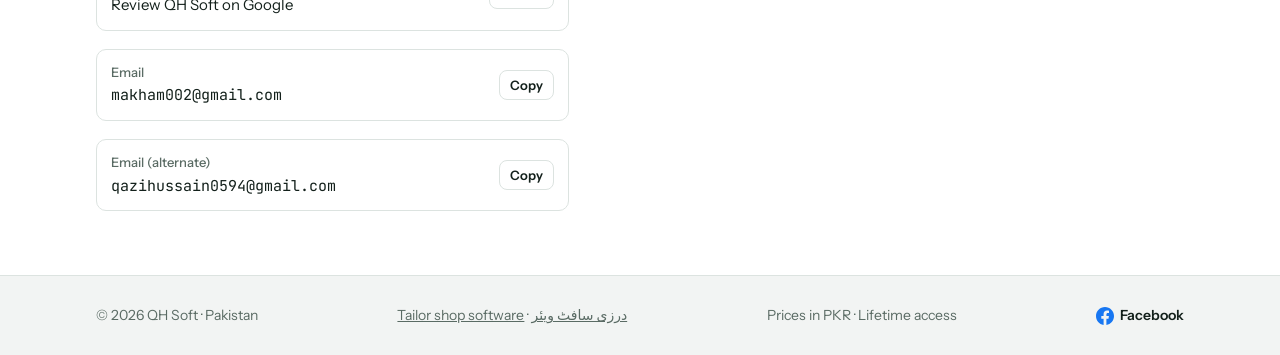
==== commit 33c328c5: "Evergreen hero date, hide small download counts, on-page contact form with private inbox, Tailors ap" ====
--- a/index.html
+++ b/index.html
@@ -20,16 +20,16 @@
 <meta name="twitter:image" content="https://qazisoft.com/img/og-image.png">
 <link rel="apple-touch-icon" href="/apple-touch-icon.png">
 <script type="application/ld+json">[{"@context": "https://schema.org", "@type": "Organization", "name": "QH Soft", "url": "https://qazisoft.com/", "logo": "https://qazisoft.com/apple-touch-icon.png", "founder": {"@type": "Person", "name": "Qazi Hussain Shah"}, "email": "makham002@gmail.com", "telephone": "+923269195680", "areaServed": "PK", "sameAs": ["https://www.facebook.com/profile.php?id=61596638657450"]}, {"@context": "https://schema.org", "@type": "SoftwareApplication", "name": "Tailors", "operatingSystem": "Windows", "applicationCategory": "BusinessApplication", "description": "Shop management app for tailors in Urdu: customers, orders, suit measurements, AI measurement scan, WhatsApp notifications, receipts and automatic backup. Works offline.", "image": "https://qazisoft.com/img/tailors-dashboard.webp", "inLanguage": "ur", "offers": {"@type": "Offer", "price": "10000", "priceCurrency": "PKR", "availability": "https://schema.org/InStock"}, "publisher": {"@type": "Organization", "name": "QH Soft"}}]</script>
-<link rel="icon" href="/favicon.svg?v=15" type="image/svg+xml">
+<link rel="icon" href="/favicon.svg?v=16" type="image/svg+xml">
 <link rel="preconnect" href="https://fonts.googleapis.com">
 <link rel="preconnect" href="https://fonts.gstatic.com" crossorigin>
 <link rel="stylesheet" href="https://fonts.googleapis.com/css2?family=Bricolage+Grotesque:opsz,wght@12..96,500;12..96,700;12..96,800&family=Instrument+Sans:wght@400;500;600&family=JetBrains+Mono:wght@400;600&display=swap">
-<link rel="stylesheet" href="/styles.css?v=15">
-<script src="/app.js?v=15" defer></script>
+<link rel="stylesheet" href="/styles.css?v=16">
+<script src="/app.js?v=16" defer></script>
 </head>
 <body>
 <nav><div class="wrap">
-  <a class="brand" href="#top"><img src="/favicon.svg?v=15" width="30" height="30" alt="">QH <span>Soft</span></a>
+  <a class="brand" href="#top"><img src="/favicon.svg?v=16" width="30" height="30" alt="">QH <span>Soft</span></a>
   <div class="navlinks" id="navlinks">
     <a href="#about">About</a>
     <a href="#how">How to buy</a>
@@ -59,7 +59,7 @@
       <div class="row done"><span>Lifetime access activated</span><span class="mono">JazzCash · Rs 10,000</span></div>
       <div class="row done"><span>Measurements saved</span><span class="mono">Customer #142</span></div>
       <div class="row done"><span>Order booked: 2 suits</span><span class="mono">Advance Rs 3,000</span></div>
-      <div class="row"><span>Delivery due</span><span class="mono">Fri, 28 Nov</span></div>
+      <div class="row"><span>Delivery due</span><span class="mono" id="hero-due">In 4 days</span></div>
     </div>
   </div>
 </div></header>
@@ -109,7 +109,8 @@
   <div class="info">
     <span class="label">Contact</span>
     <h2>Questions or a custom request?</h2>
-    <p>Message me with a question about the app or a custom software request. I usually reply within a few hours.</p>
+    <p>Message me with a question about the app or a custom software request. WhatsApp is the fastest way to reach me. I usually reply within a few hours.</p>
+    <a class="btn wa-main" href="https://wa.me/923269195680" target="_blank" rel="noopener">Chat on WhatsApp</a>
     <div class="cline"><div><b>WhatsApp</b><span>0326 9195680</span></div><a class="copy-btn" href="https://wa.me/923269195680" target="_blank" rel="noopener">Chat</a></div>
     <div class="cline"><div><b>WhatsApp (alternate)</b><span>0313 9228002</span></div><a class="copy-btn" href="https://wa.me/923139228002" target="_blank" rel="noopener">Chat</a></div>
     <div class="cline"><div><b>Facebook</b><span class="plain">Follow QH Soft for updates</span></div><a class="copy-btn" href="https://www.facebook.com/profile.php?id=61596638657450" target="_blank" rel="noopener">Follow</a></div>
@@ -118,14 +119,17 @@
     <div class="cline"><div><b>Email (alternate)</b><span>qazihussain0594@gmail.com</span></div><button class="copy-btn" type="button" data-copy="qazihussain0594@gmail.com">Copy</button></div>
   </div>
   <form id="contact-form">
+    <span class="label">Or send a message here</span>
+    <label for="c-name">Name<input id="c-name" required maxlength="100" autocomplete="name" placeholder="Your name"></label>
     <div class="two">
-      <label for="c-name">Name<input id="c-name" required placeholder="Your name"></label>
-      <label for="c-phone">WhatsApp number<input id="c-phone" placeholder="03xx xxxxxxx"></label>
+      <label for="c-phone">WhatsApp number<input id="c-phone" type="tel" maxlength="30" autocomplete="tel" placeholder="03xx xxxxxxx"></label>
+      <label for="c-email">Email (optional)<input id="c-email" type="email" maxlength="120" autocomplete="email" placeholder="you@example.com"></label>
     </div>
+    <label class="hp" for="c-web" aria-hidden="true">Website<input id="c-web" tabindex="-1" autocomplete="off"></label>
     <label for="c-topic">Topic<select id="c-topic"><option>Question about an app</option><option>Payment or license key</option><option>Custom software request</option><option>Something else</option></select></label>
-    <label for="c-msg">Message<textarea id="c-msg" required placeholder="Tell me what you need"></textarea></label>
-    <button class="btn" type="submit">Send by email</button>
-    <p class="formmsg" id="formmsg" hidden>Your email app should open with the message filled in. If it doesn't, email makham002@gmail.com directly.</p>
+    <label for="c-msg">Message<textarea id="c-msg" required maxlength="3000" placeholder="Tell me what you need"></textarea></label>
+    <button class="btn" type="submit">Send message</button>
+    <p class="formmsg" id="formmsg" role="status" hidden></p>
   </form>
 </div></section>
 
--- a/styles.css
+++ b/styles.css
@@ -140,6 +140,11 @@
 input,select,textarea{font:inherit;font-size:15px;padding:10px 12px;border-radius:8px;border:1px solid var(--line);background:var(--bg);color:var(--ink);width:100%}
 textarea{min-height:110px;resize:vertical}
 .formmsg{font-size:14px;color:var(--accent);font-weight:600}
+.formmsg.bad{color:#C2410C}
+.hp{position:absolute;left:-9999px;width:1px;height:1px;overflow:hidden}
+.contact .wa-main{justify-self:start}
+.icon.img{background:none;padding:0;overflow:hidden}
+.icon.img img{width:48px;height:48px;display:block}
 
 footer{border-top:1px solid var(--line);color:var(--muted);font-size:14px}
 footer .wrap{padding-block:28px;display:flex;justify-content:space-between;align-items:center;gap:16px;flex-wrap:wrap}
@@ -275,3 +280,11 @@
 .phone-row img{aspect-ratio:9/19.5;object-fit:cover;object-position:top}
 @media (max-width:560px){.phone-row{grid-template-columns:none;grid-auto-flow:column;grid-auto-columns:42%;overflow-x:auto;scroll-snap-type:x mandatory;padding-bottom:6px}.phone-row button{scroll-snap-align:start}}
 .addon{display:block;margin-top:4px;font-size:.85rem;color:var(--muted)}
+
+/* private /inbox page */
+.inbox main{padding-block:40px;display:grid;gap:16px;max-width:760px}
+.inbox form{max-width:380px}
+.msg{background:var(--surface);border:1px solid var(--line);border-radius:14px;padding:18px;display:grid;gap:10px}
+.msg-head{display:flex;flex-wrap:wrap;gap:10px;align-items:baseline}
+.msg-body{white-space:pre-wrap;overflow-wrap:anywhere}
+.msg-reply{display:flex;flex-wrap:wrap;gap:8px}
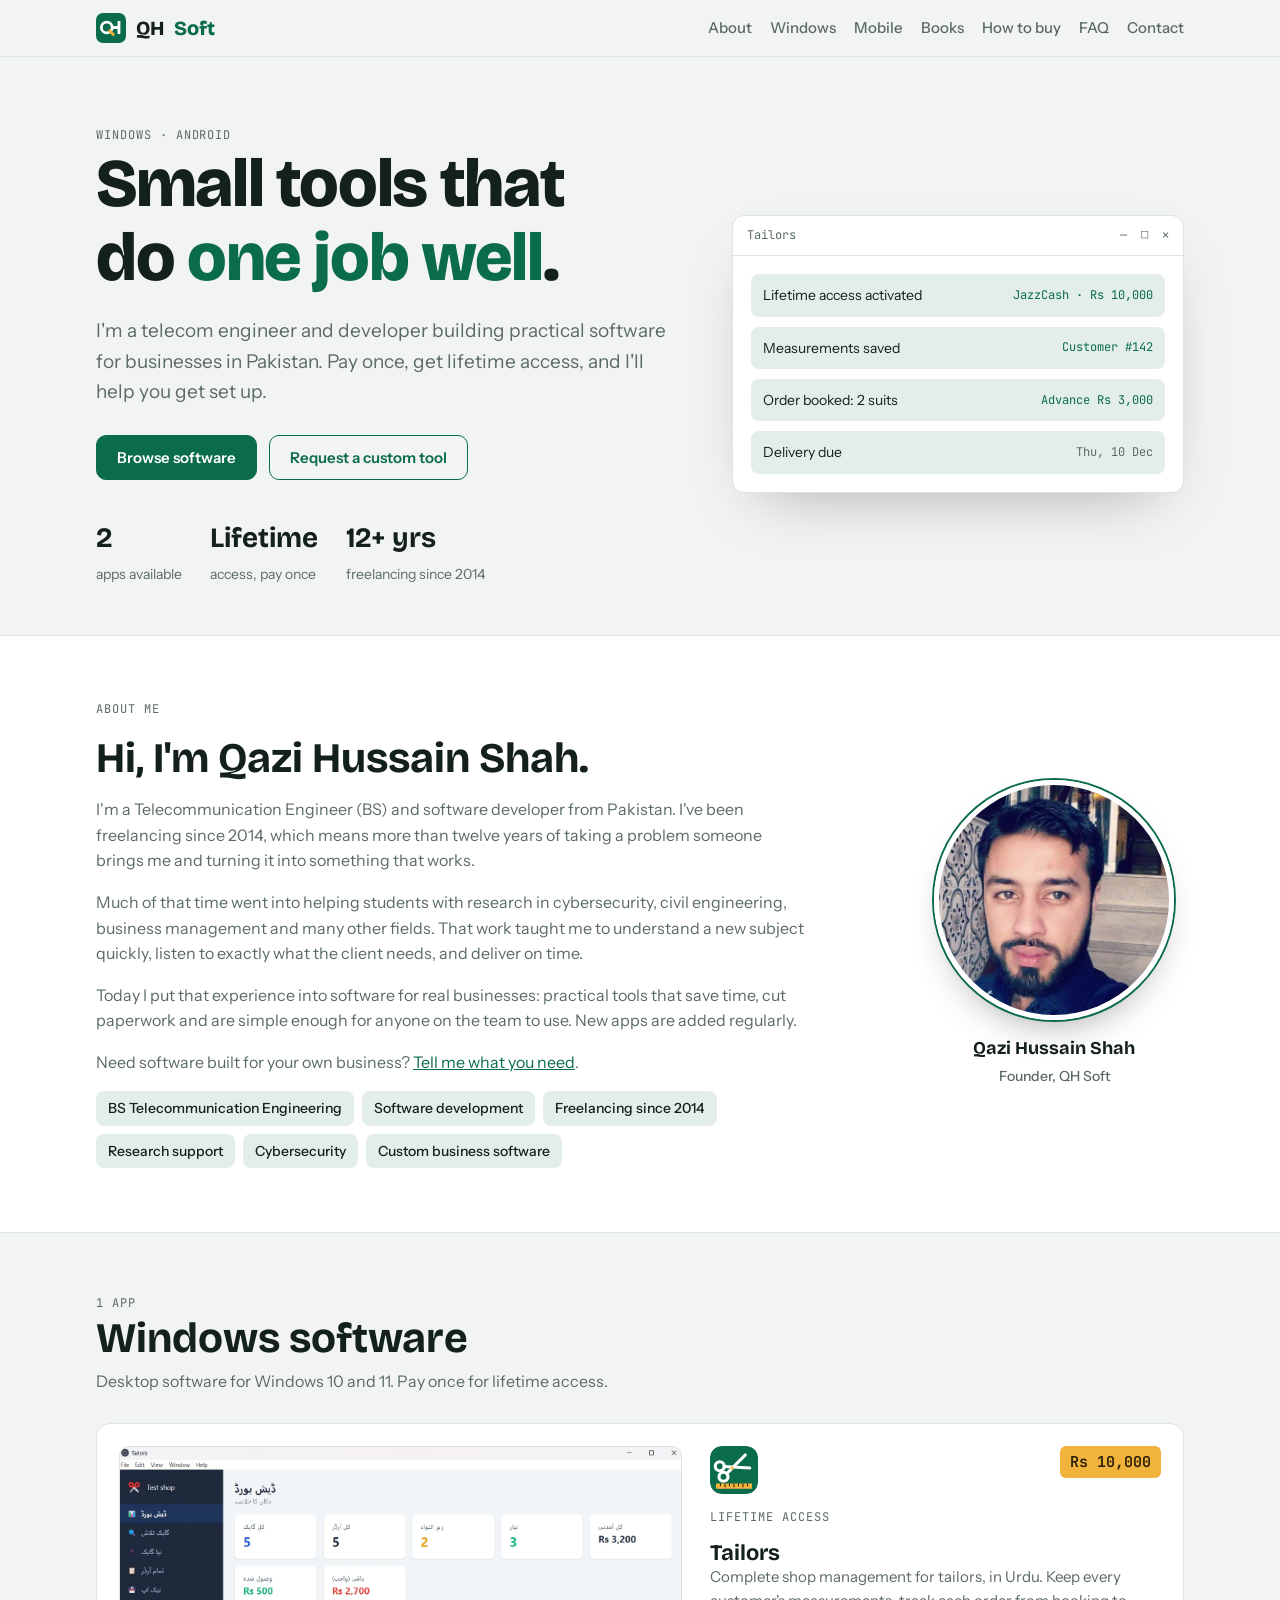
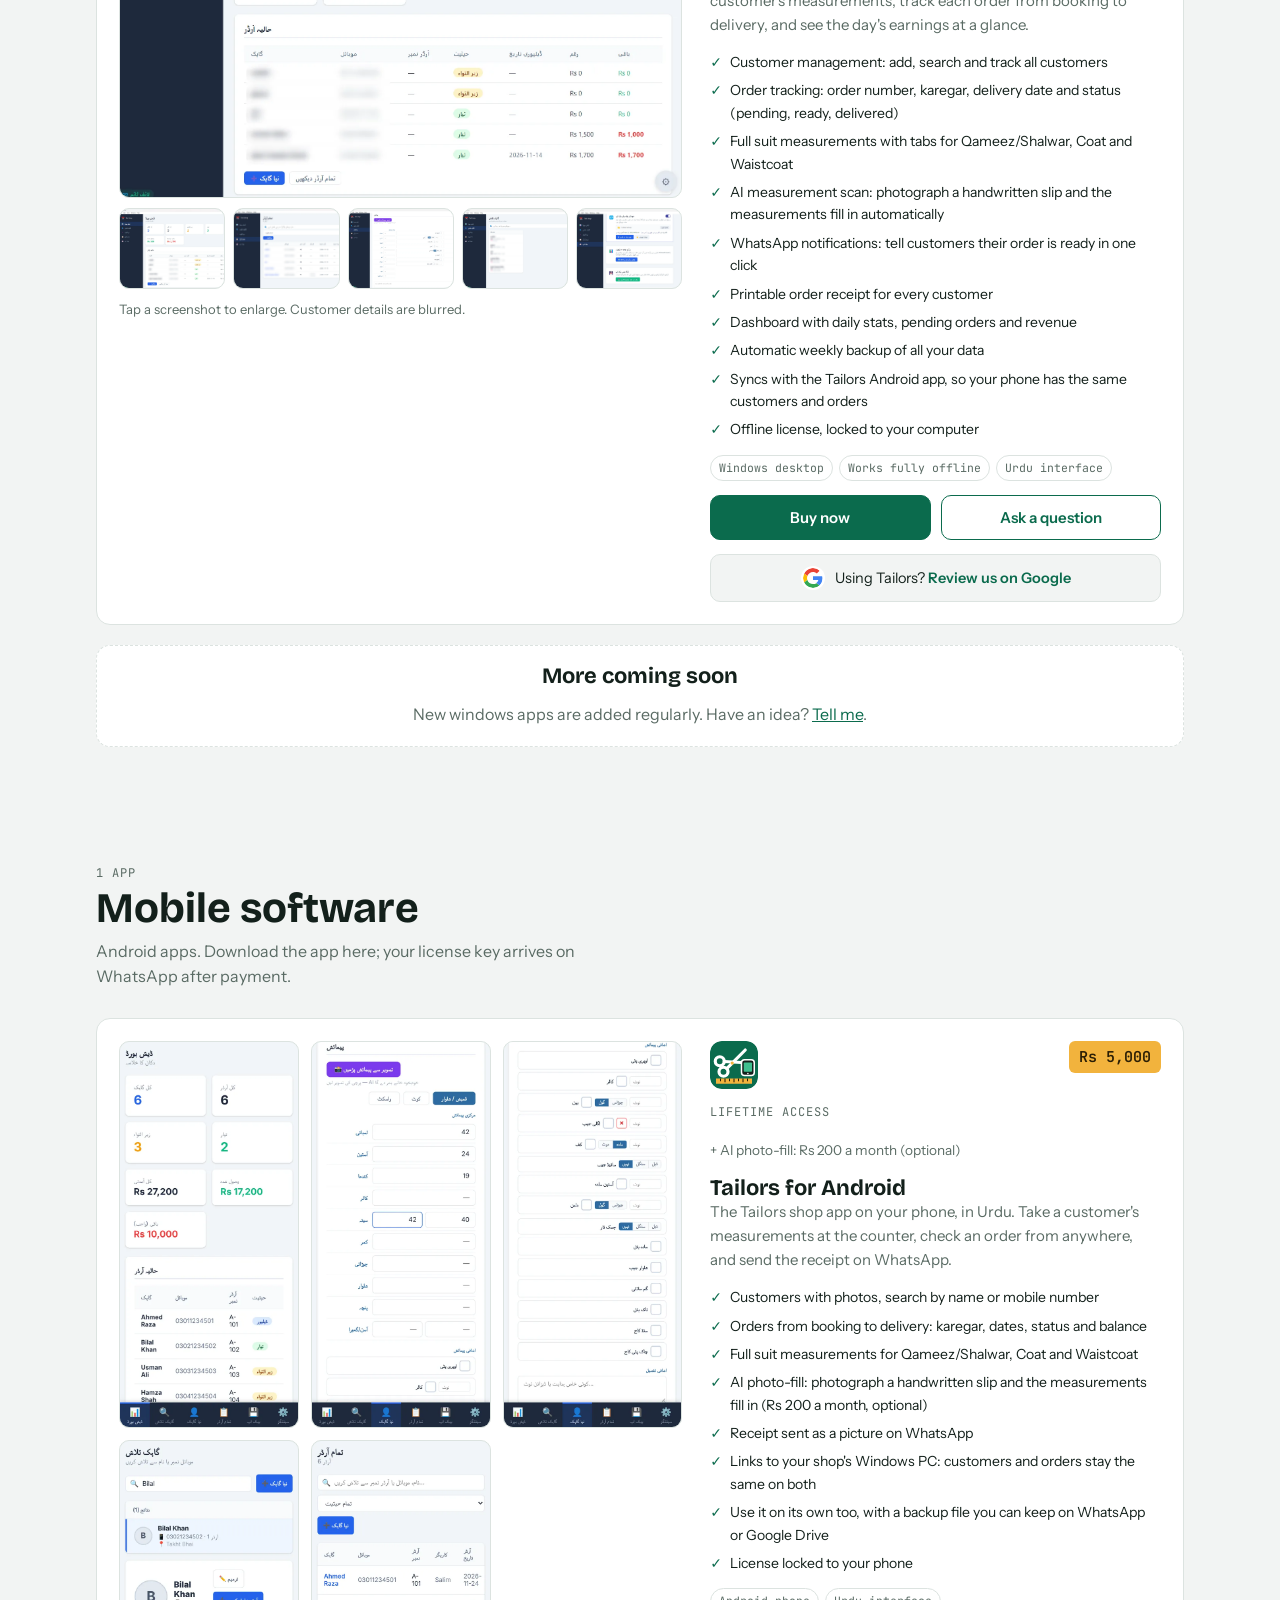
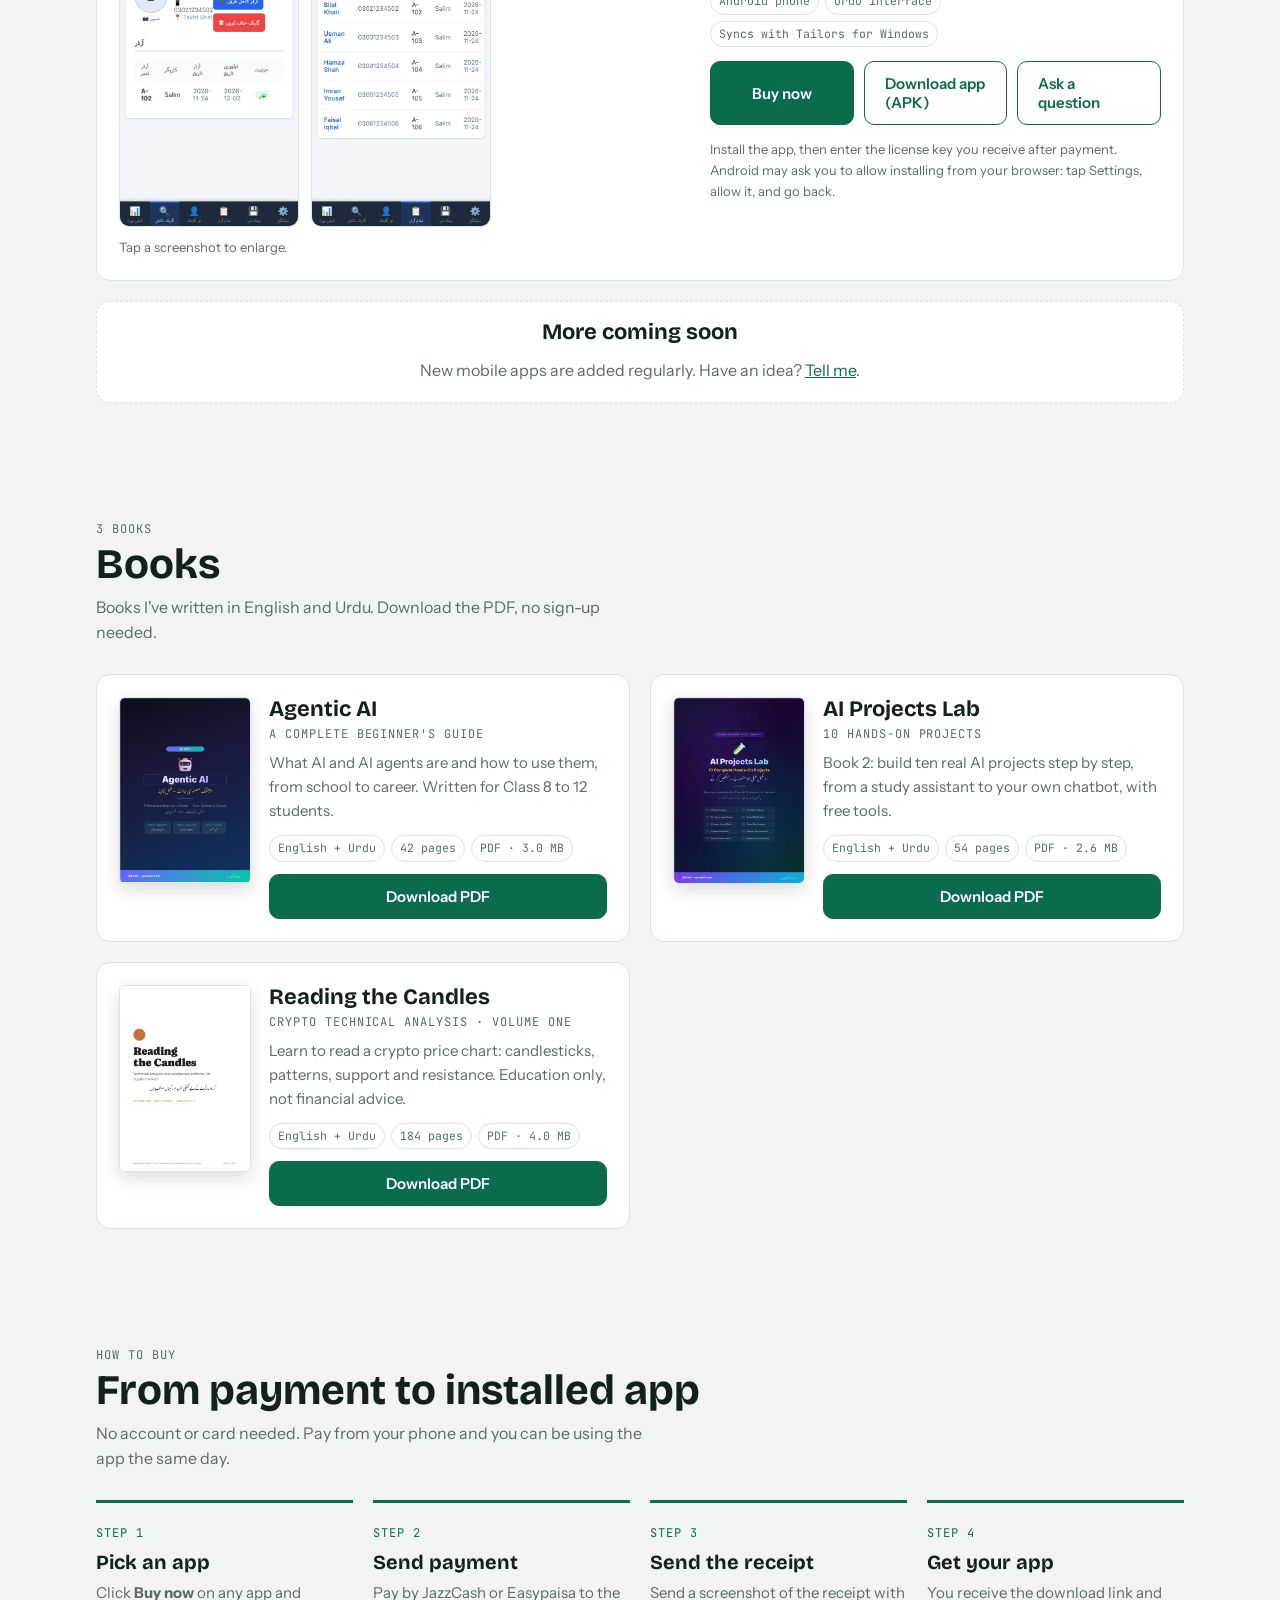
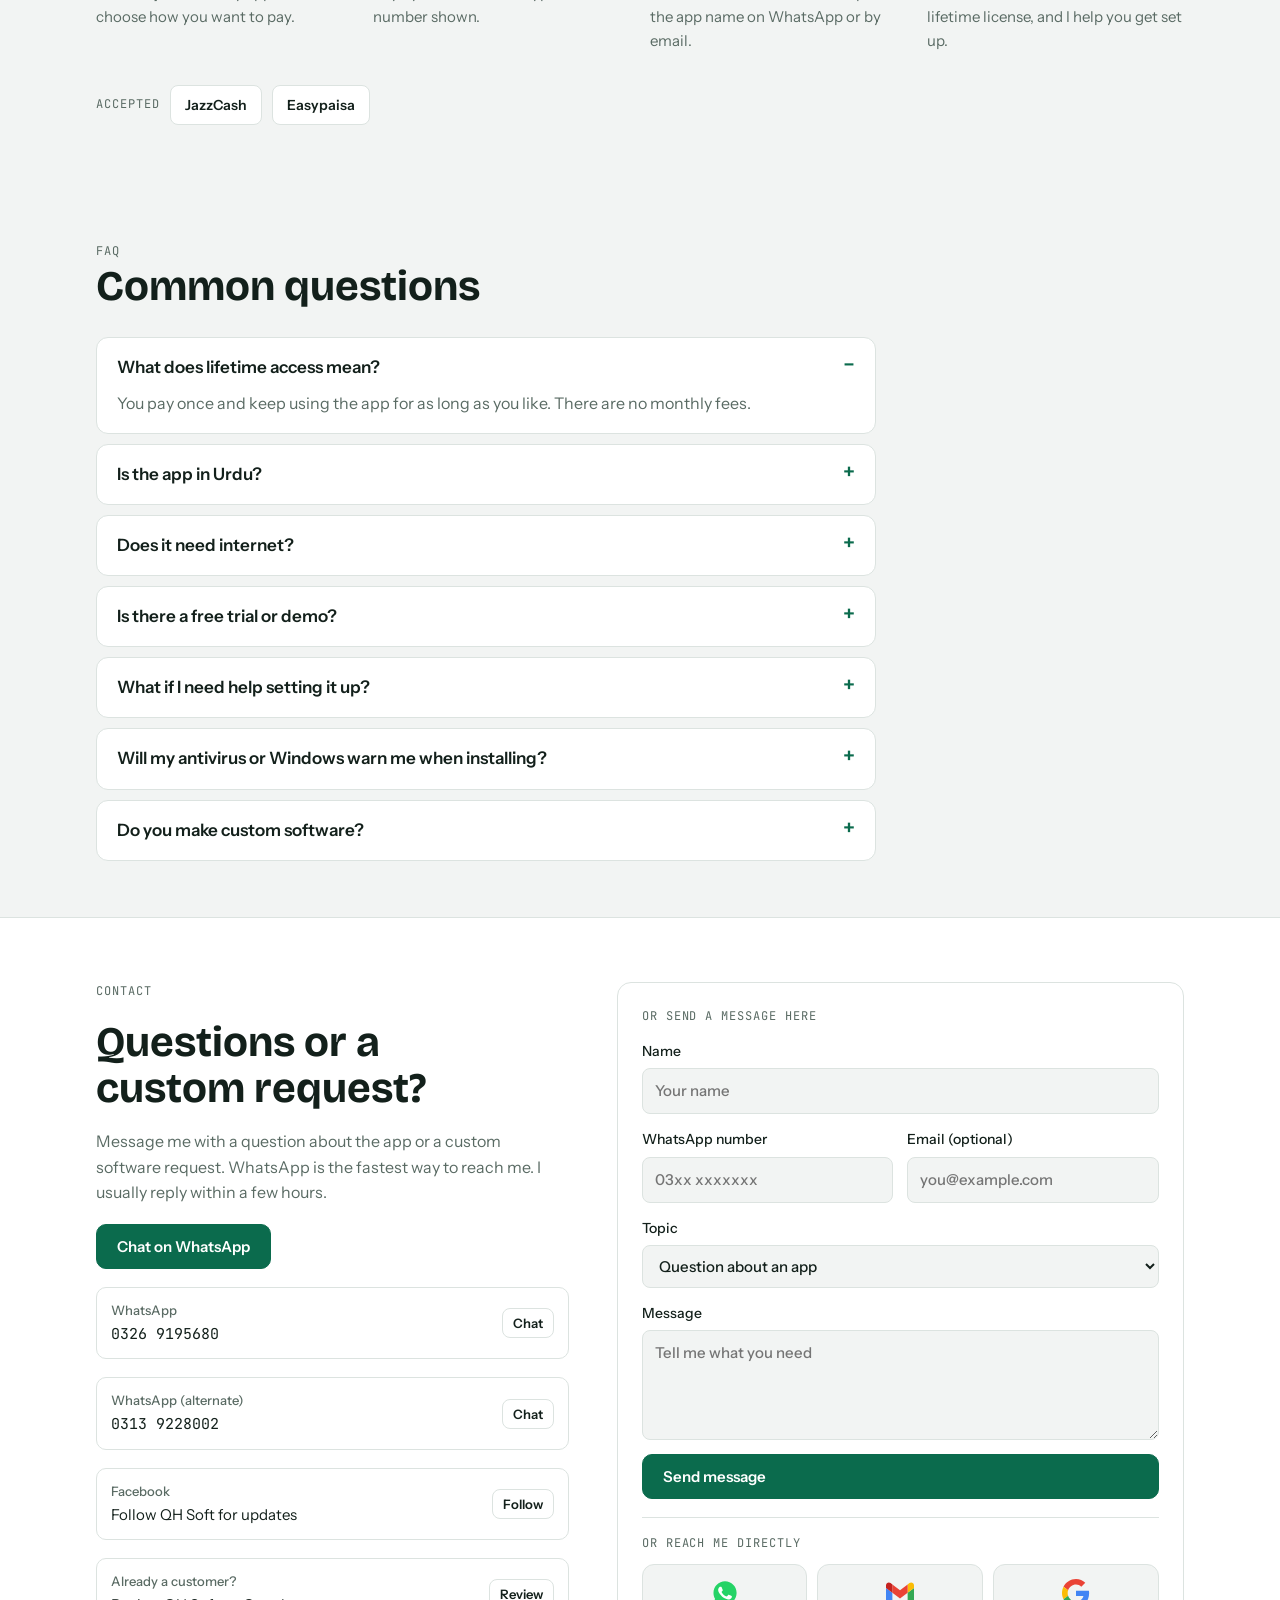
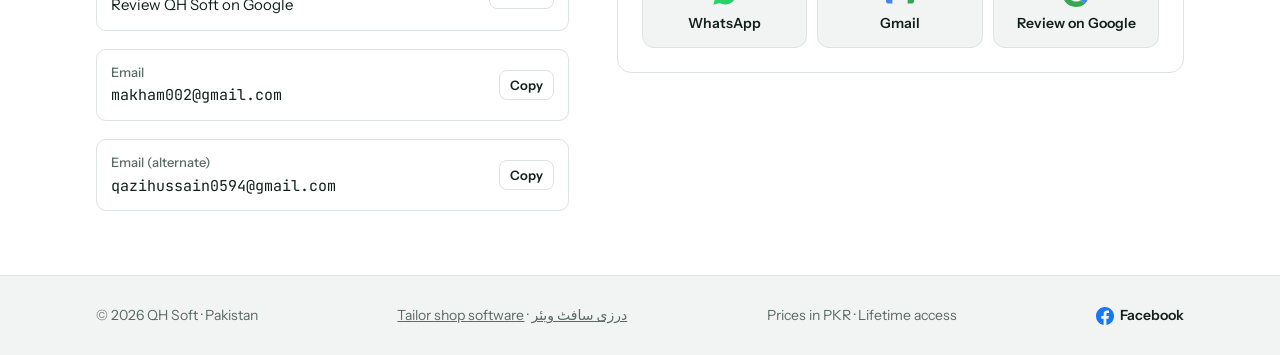
==== commit 2b3631bb: "Contact card: WhatsApp, Gmail and Google review logo buttons under the form Co-Authored-By: Claude O" ====
--- a/index.html
+++ b/index.html
@@ -20,16 +20,16 @@
 <meta name="twitter:image" content="https://qazisoft.com/img/og-image.png">
 <link rel="apple-touch-icon" href="/apple-touch-icon.png">
 <script type="application/ld+json">[{"@context": "https://schema.org", "@type": "Organization", "name": "QH Soft", "url": "https://qazisoft.com/", "logo": "https://qazisoft.com/apple-touch-icon.png", "founder": {"@type": "Person", "name": "Qazi Hussain Shah"}, "email": "makham002@gmail.com", "telephone": "+923269195680", "areaServed": "PK", "sameAs": ["https://www.facebook.com/profile.php?id=61596638657450"]}, {"@context": "https://schema.org", "@type": "SoftwareApplication", "name": "Tailors", "operatingSystem": "Windows", "applicationCategory": "BusinessApplication", "description": "Shop management app for tailors in Urdu: customers, orders, suit measurements, AI measurement scan, WhatsApp notifications, receipts and automatic backup. Works offline.", "image": "https://qazisoft.com/img/tailors-dashboard.webp", "inLanguage": "ur", "offers": {"@type": "Offer", "price": "10000", "priceCurrency": "PKR", "availability": "https://schema.org/InStock"}, "publisher": {"@type": "Organization", "name": "QH Soft"}}]</script>
-<link rel="icon" href="/favicon.svg?v=16" type="image/svg+xml">
+<link rel="icon" href="/favicon.svg?v=17" type="image/svg+xml">
 <link rel="preconnect" href="https://fonts.googleapis.com">
 <link rel="preconnect" href="https://fonts.gstatic.com" crossorigin>
 <link rel="stylesheet" href="https://fonts.googleapis.com/css2?family=Bricolage+Grotesque:opsz,wght@12..96,500;12..96,700;12..96,800&family=Instrument+Sans:wght@400;500;600&family=JetBrains+Mono:wght@400;600&display=swap">
-<link rel="stylesheet" href="/styles.css?v=16">
-<script src="/app.js?v=16" defer></script>
+<link rel="stylesheet" href="/styles.css?v=17">
+<script src="/app.js?v=17" defer></script>
 </head>
 <body>
 <nav><div class="wrap">
-  <a class="brand" href="#top"><img src="/favicon.svg?v=16" width="30" height="30" alt="">QH <span>Soft</span></a>
+  <a class="brand" href="#top"><img src="/favicon.svg?v=17" width="30" height="30" alt="">QH <span>Soft</span></a>
   <div class="navlinks" id="navlinks">
     <a href="#about">About</a>
     <a href="#how">How to buy</a>
@@ -130,6 +130,14 @@
     <label for="c-msg">Message<textarea id="c-msg" required maxlength="3000" placeholder="Tell me what you need"></textarea></label>
     <button class="btn" type="submit">Send message</button>
     <p class="formmsg" id="formmsg" role="status" hidden></p>
+    <div class="quick">
+      <span class="label">Or reach me directly</span>
+      <div class="quick-row">
+        <a class="qbtn" href="https://wa.me/923269195680" target="_blank" rel="noopener"><svg viewBox="0 0 24 24" width="22" height="22" aria-hidden="true"><path fill="#25D366" d="M12.04 2C6.58 2 2.13 6.45 2.13 11.91c0 1.75.46 3.45 1.32 4.95L2.05 22l5.25-1.38c1.45.79 3.08 1.21 4.74 1.21 5.46 0 9.91-4.45 9.91-9.91C21.95 6.45 17.5 2 12.04 2z"/><path fill="#FFFFFF" d="M17.3 14.44c-.29-.15-1.71-.84-1.97-.94-.27-.1-.46-.15-.65.15-.19.29-.75.94-.92 1.13-.17.19-.34.22-.63.07-.29-.15-1.22-.45-2.33-1.44-.86-.77-1.44-1.71-1.61-2-.17-.29-.02-.45.13-.59.13-.13.29-.34.44-.51.15-.17.19-.29.29-.48.1-.19.05-.36-.02-.51-.07-.15-.65-1.57-.9-2.15-.24-.56-.48-.49-.65-.5h-.56c-.19 0-.51.07-.77.36-.27.29-1.01.99-1.01 2.41s1.04 2.8 1.18 2.99c.15.19 2.04 3.11 4.94 4.36.69.3 1.23.48 1.65.61.69.22 1.32.19 1.82.12.56-.08 1.71-.7 1.95-1.37.24-.68.24-1.25.17-1.37-.07-.12-.26-.19-.56-.34z"/></svg><span>WhatsApp</span></a>
+        <a class="qbtn" href="mailto:makham002@gmail.com"><svg viewBox="0 0 24 18" width="24" height="18" aria-hidden="true"><path fill="#4285F4" d="M1.64 18h3.82V8.73L0 4.64v11.73C0 17.27.73 18 1.64 18z"/><path fill="#34A853" d="M18.55 18h3.81c.91 0 1.64-.73 1.64-1.64V4.64l-5.45 4.09"/><path fill="#FBBC04" d="M18.55 1.64v7.09L24 4.64V2.45c0-2.02-2.31-3.18-3.93-1.96"/><path fill="#EA4335" d="M5.46 8.73V1.64L12 6.55l6.55-4.91v7.09L12 13.64"/><path fill="#C5221F" d="M0 2.45v2.19l5.46 4.09V1.64L3.93.49C2.31-.73 0 .43 0 2.45z"/></svg><span>Gmail</span></a>
+        <a class="qbtn" href="https://g.page/r/CXBnrS7RdWSeEBM/review" target="_blank" rel="noopener"><svg viewBox="0 0 48 48" width="22" height="22" aria-hidden="true"><path fill="#EA4335" d="M24 9.5c3.5 0 6.6 1.2 9.1 3.6l6.8-6.8C35.8 2.4 30.3 0 24 0 14.6 0 6.6 5.4 2.6 13.2l7.9 6.2C12.4 13.7 17.7 9.5 24 9.5z"/><path fill="#4285F4" d="M46.5 24.5c0-1.6-.1-3.1-.4-4.5H24v9h12.7c-.6 2.9-2.2 5.4-4.7 7.1l7.6 5.9c4.4-4.1 6.9-10.1 6.9-17.5z"/><path fill="#FBBC05" d="M10.5 28.6c-.5-1.4-.8-3-.8-4.6s.3-3.2.8-4.6l-7.9-6.2C.9 16.6 0 20.2 0 24s.9 7.4 2.6 10.8l7.9-6.2z"/><path fill="#34A853" d="M24 48c6.5 0 11.9-2.1 15.9-5.8l-7.6-5.9c-2.1 1.4-4.9 2.3-8.3 2.3-6.3 0-11.6-4.2-13.5-9.9l-7.9 6.2C6.6 42.6 14.6 48 24 48z"/></svg><span>Review on Google</span></a>
+      </div>
+    </div>
   </form>
 </div></section>
 
--- a/styles.css
+++ b/styles.css
@@ -141,6 +141,11 @@
 textarea{min-height:110px;resize:vertical}
 .formmsg{font-size:14px;color:var(--accent);font-weight:600}
 .formmsg.bad{color:#C2410C}
+.quick{display:grid;gap:10px;border-top:1px solid var(--line);padding-top:16px;margin-top:4px}
+.quick-row{display:grid;grid-template-columns:repeat(3,1fr);gap:10px}
+.qbtn{display:flex;flex-direction:column;align-items:center;justify-content:center;gap:8px;min-height:84px;padding:12px 8px;border:1px solid var(--line);border-radius:12px;background:var(--bg);color:var(--ink);text-decoration:none;font:600 14px var(--body);text-align:center;line-height:1.25}
+.qbtn:hover{border-color:var(--accent)}
+.qbtn svg{width:28px;height:28px}
 .hp{position:absolute;left:-9999px;width:1px;height:1px;overflow:hidden}
 .contact .wa-main{justify-self:start}
 .icon.img{background:none;padding:0;overflow:hidden}
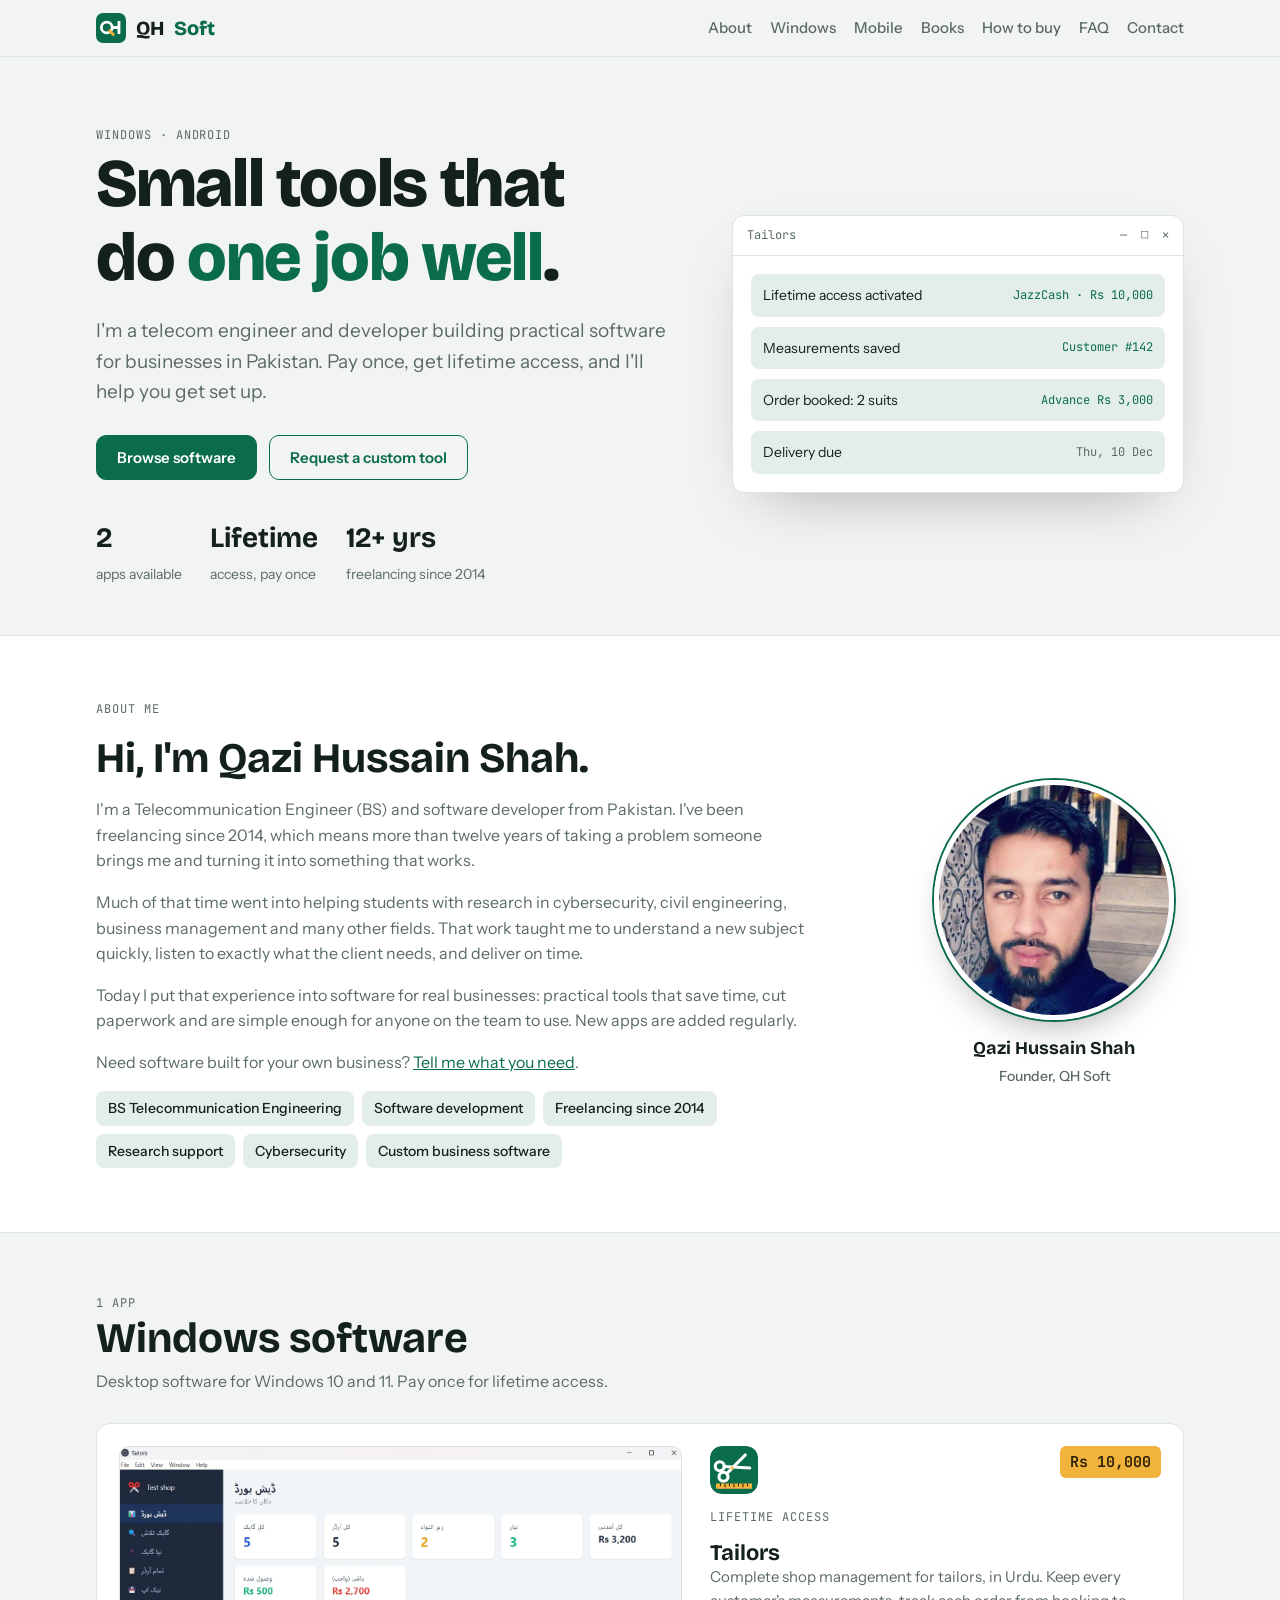
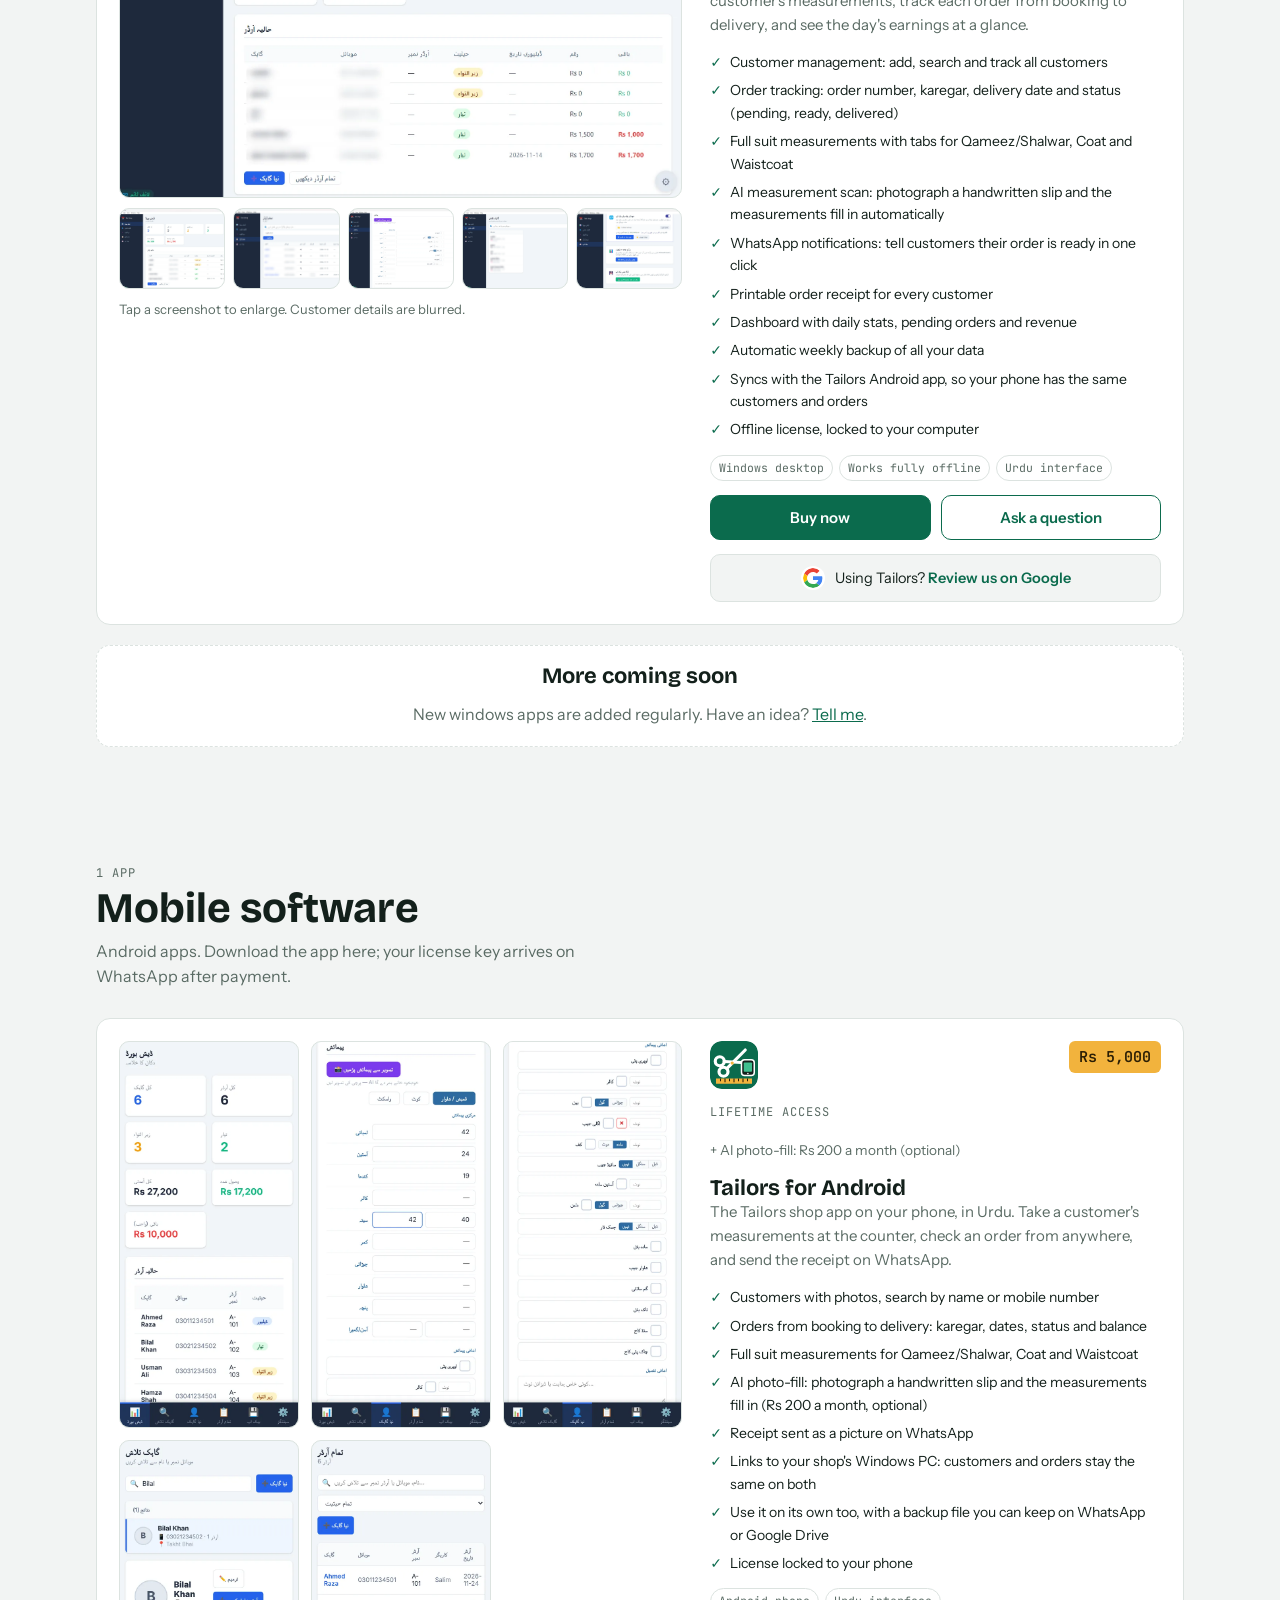
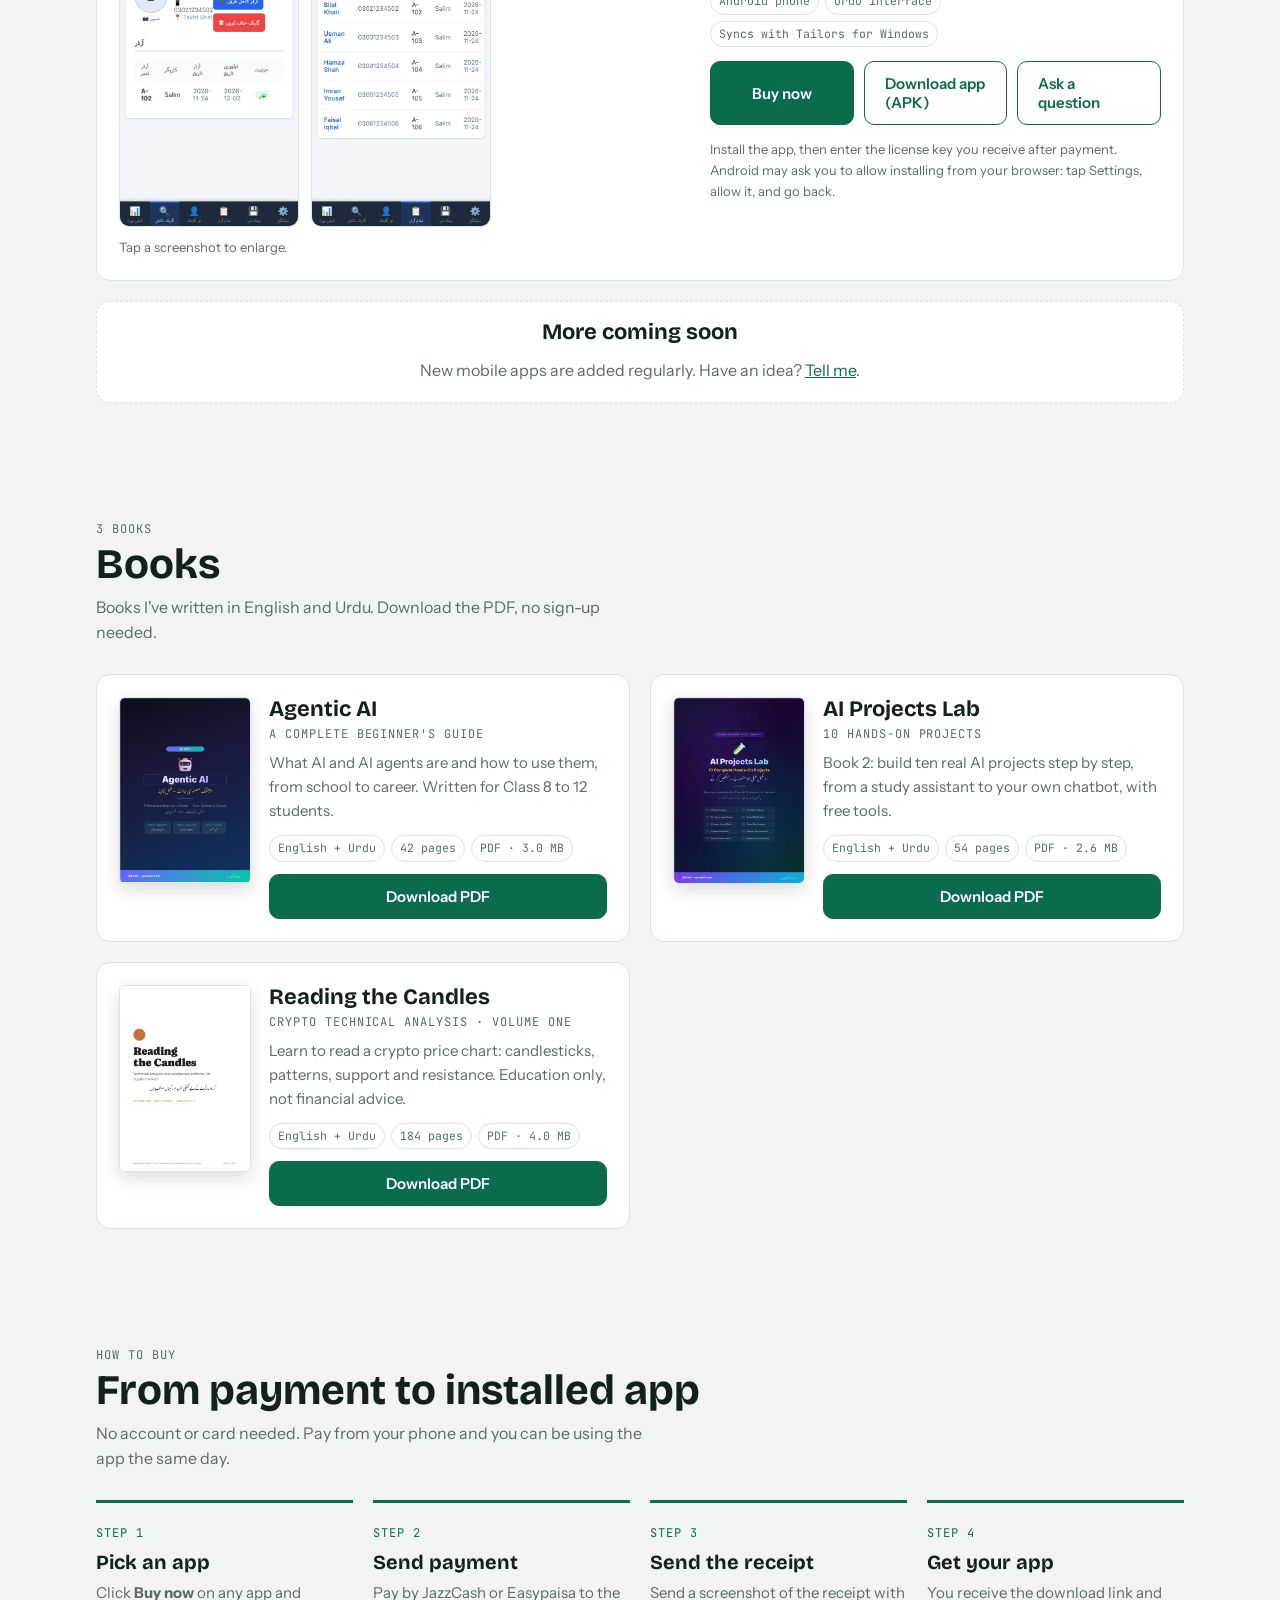
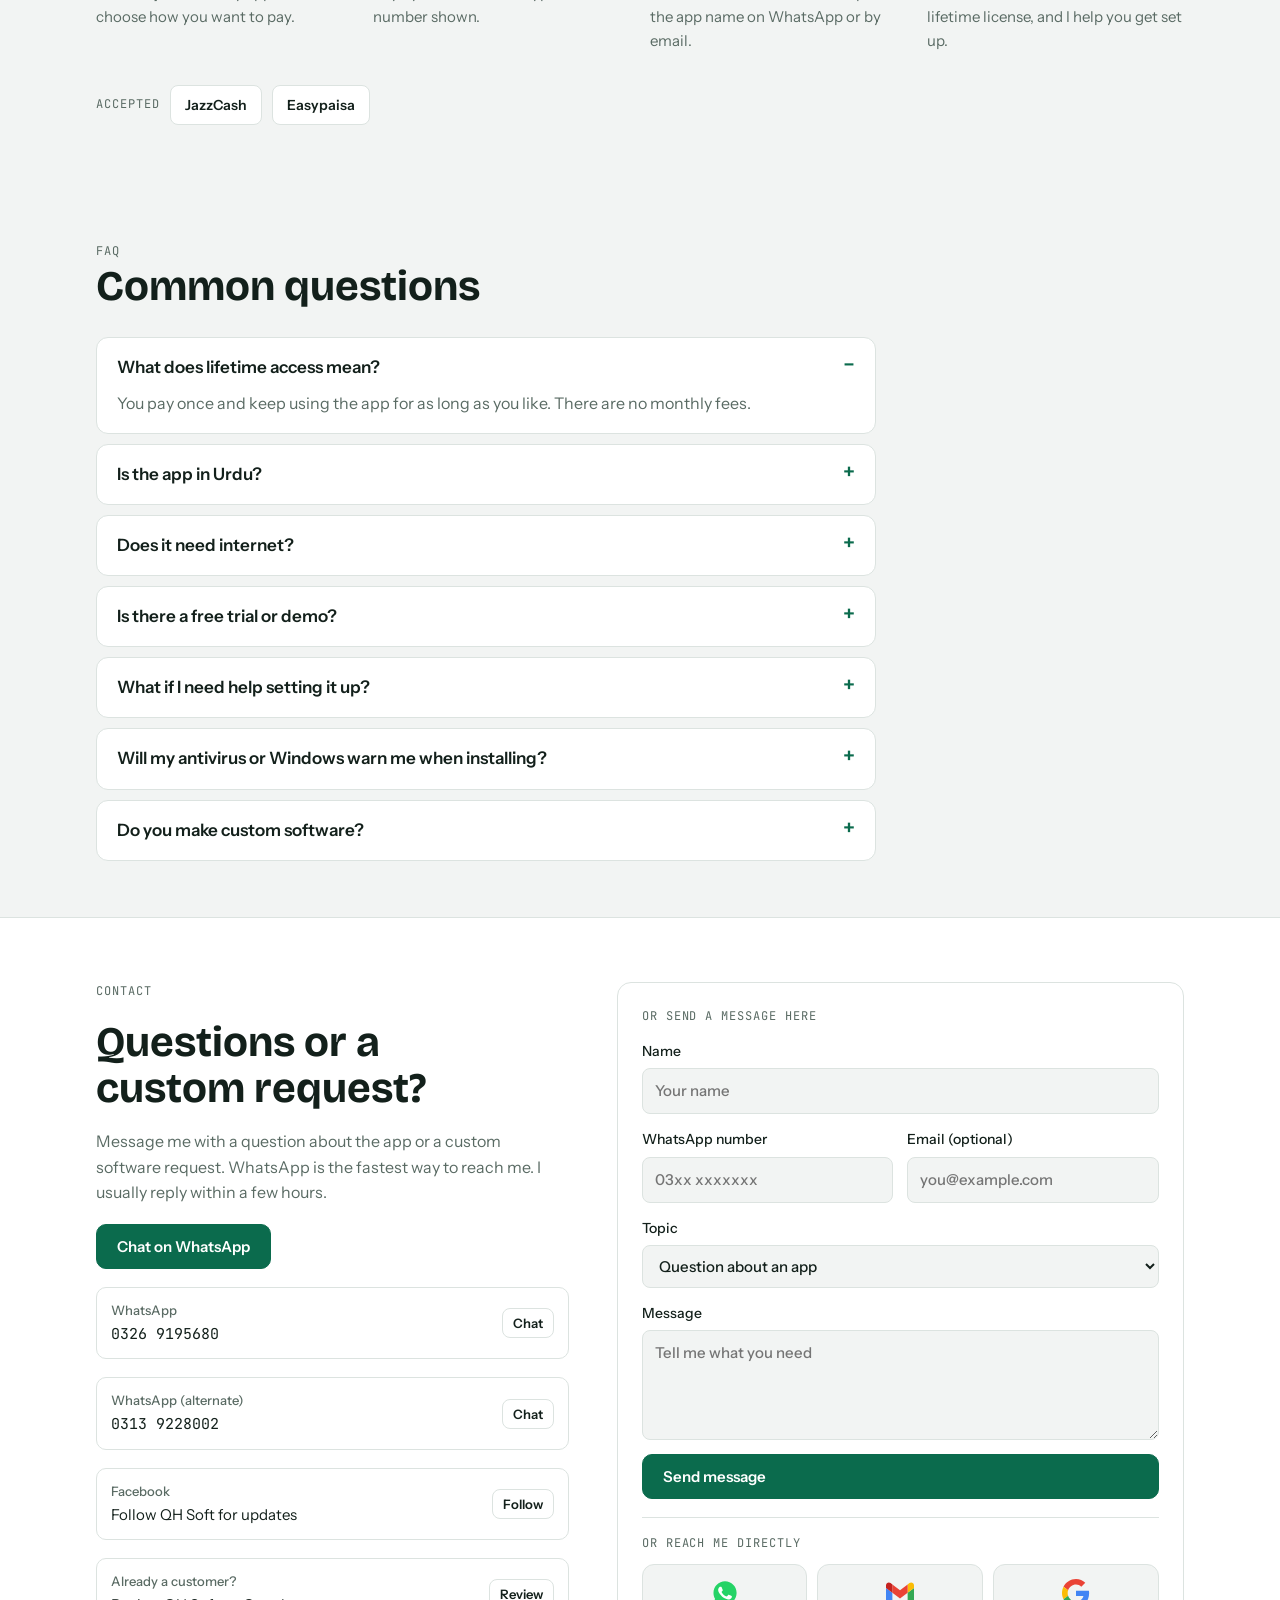
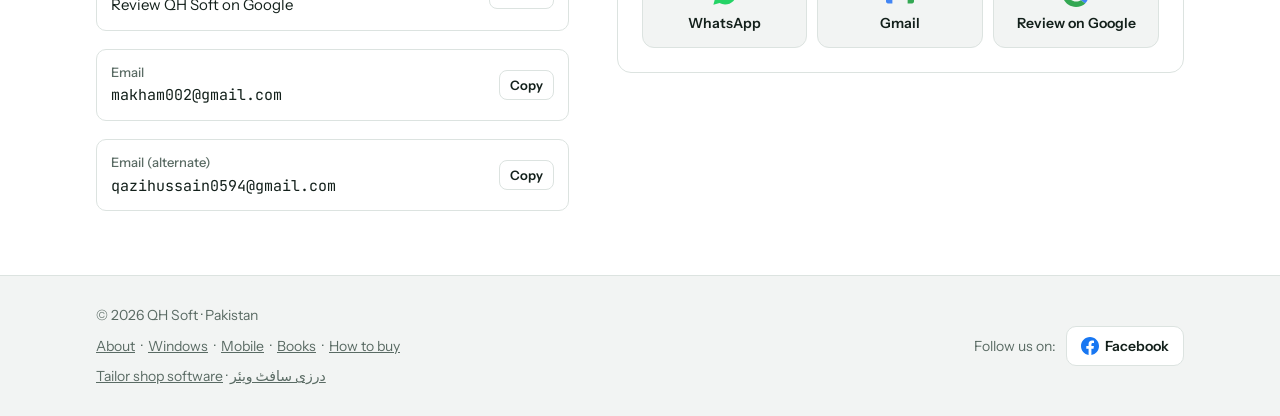
==== commit 31f577fb: "Footer: section links, 'Follow us on' Facebook button; drop prices line Co-Authored-By: Claude Opus " ====
--- a/index.html
+++ b/index.html
@@ -20,16 +20,16 @@
 <meta name="twitter:image" content="https://qazisoft.com/img/og-image.png">
 <link rel="apple-touch-icon" href="/apple-touch-icon.png">
 <script type="application/ld+json">[{"@context": "https://schema.org", "@type": "Organization", "name": "QH Soft", "url": "https://qazisoft.com/", "logo": "https://qazisoft.com/apple-touch-icon.png", "founder": {"@type": "Person", "name": "Qazi Hussain Shah"}, "email": "makham002@gmail.com", "telephone": "+923269195680", "areaServed": "PK", "sameAs": ["https://www.facebook.com/profile.php?id=61596638657450"]}, {"@context": "https://schema.org", "@type": "SoftwareApplication", "name": "Tailors", "operatingSystem": "Windows", "applicationCategory": "BusinessApplication", "description": "Shop management app for tailors in Urdu: customers, orders, suit measurements, AI measurement scan, WhatsApp notifications, receipts and automatic backup. Works offline.", "image": "https://qazisoft.com/img/tailors-dashboard.webp", "inLanguage": "ur", "offers": {"@type": "Offer", "price": "10000", "priceCurrency": "PKR", "availability": "https://schema.org/InStock"}, "publisher": {"@type": "Organization", "name": "QH Soft"}}]</script>
-<link rel="icon" href="/favicon.svg?v=17" type="image/svg+xml">
+<link rel="icon" href="/favicon.svg?v=18" type="image/svg+xml">
 <link rel="preconnect" href="https://fonts.googleapis.com">
 <link rel="preconnect" href="https://fonts.gstatic.com" crossorigin>
 <link rel="stylesheet" href="https://fonts.googleapis.com/css2?family=Bricolage+Grotesque:opsz,wght@12..96,500;12..96,700;12..96,800&family=Instrument+Sans:wght@400;500;600&family=JetBrains+Mono:wght@400;600&display=swap">
-<link rel="stylesheet" href="/styles.css?v=17">
-<script src="/app.js?v=17" defer></script>
+<link rel="stylesheet" href="/styles.css?v=18">
+<script src="/app.js?v=18" defer></script>
 </head>
 <body>
 <nav><div class="wrap">
-  <a class="brand" href="#top"><img src="/favicon.svg?v=17" width="30" height="30" alt="">QH <span>Soft</span></a>
+  <a class="brand" href="#top"><img src="/favicon.svg?v=18" width="30" height="30" alt="">QH <span>Soft</span></a>
   <div class="navlinks" id="navlinks">
     <a href="#about">About</a>
     <a href="#how">How to buy</a>
@@ -141,7 +141,7 @@
   </form>
 </div></section>
 
-<footer><div class="wrap"><span>© 2026 QH Soft · Pakistan</span><span><a href="/tailor-software/">Tailor shop software</a> · <a href="/ur/darzi-software/" hreflang="ur" lang="ur">درزی سافٹ ویئر</a></span><span>Prices in PKR · Lifetime access</span><a class="fb-link" href="https://www.facebook.com/profile.php?id=61596638657450" target="_blank" rel="noopener" aria-label="QH Soft on Facebook"><svg class="fb-ico" viewBox="0 0 24 24" width="18" height="18" aria-hidden="true"><path fill="currentColor" d="M24 12.07C24 5.4 18.63 0 12 0S0 5.4 0 12.07C0 18.1 4.39 23.1 10.13 24v-8.44H7.08v-3.49h3.04V9.41c0-3.02 1.79-4.69 4.53-4.69 1.31 0 2.68.24 2.68.24v2.97h-1.51c-1.49 0-1.95.93-1.95 1.88v2.26h3.33l-.53 3.49h-2.8V24C19.61 23.1 24 18.1 24 12.07z"/></svg>Facebook</a></div></footer>
+<footer><div class="wrap"><div class="foot-left"><span>© 2026 QH Soft · Pakistan</span><span class="foot-nav"><a href="#about">About</a> · <a href="#windows">Windows</a> · <a href="#mobile">Mobile</a> · <a href="#books">Books</a> · <a href="#how">How to buy</a></span><span><a href="/tailor-software/">Tailor shop software</a> · <a href="/ur/darzi-software/" hreflang="ur" lang="ur">درزی سافٹ ویئر</a></span></div><div class="foot-follow"><span>Follow us on:</span><a class="fb-link" href="https://www.facebook.com/profile.php?id=61596638657450" target="_blank" rel="noopener" aria-label="QH Soft on Facebook"><svg class="fb-ico" viewBox="0 0 24 24" width="18" height="18" aria-hidden="true"><path fill="currentColor" d="M24 12.07C24 5.4 18.63 0 12 0S0 5.4 0 12.07C0 18.1 4.39 23.1 10.13 24v-8.44H7.08v-3.49h3.04V9.41c0-3.02 1.79-4.69 4.53-4.69 1.31 0 2.68.24 2.68.24v2.97h-1.51c-1.49 0-1.95.93-1.95 1.88v2.26h3.33l-.53 3.49h-2.8V24C19.61 23.1 24 18.1 24 12.07z"/></svg>Facebook</a></div></div></footer>
 
 <div class="overlay" id="overlay" hidden>
   <div class="dialog" role="dialog" aria-modal="true" aria-labelledby="dlg-title">
--- a/styles.css
+++ b/styles.css
@@ -153,7 +153,11 @@
 
 footer{border-top:1px solid var(--line);color:var(--muted);font-size:14px}
 footer .wrap{padding-block:28px;display:flex;justify-content:space-between;align-items:center;gap:16px;flex-wrap:wrap}
-.fb-link{display:inline-flex;align-items:center;gap:6px;color:var(--ink);text-decoration:none;font-weight:600}
+.foot-left{display:grid;gap:8px}
+.foot-nav{display:flex;flex-wrap:wrap;gap:4px 6px}
+.foot-nav-ltr{justify-content:flex-end}
+.foot-follow{display:flex;align-items:center;gap:10px}
+.fb-link{display:inline-flex;align-items:center;gap:6px;color:var(--ink);text-decoration:none;font-weight:600;border:1px solid var(--line);border-radius:10px;padding:8px 14px;background:var(--surface)}
 .fb-link:hover{color:#1877F2}
 .fb-ico{color:#1877F2;flex:none}
 
